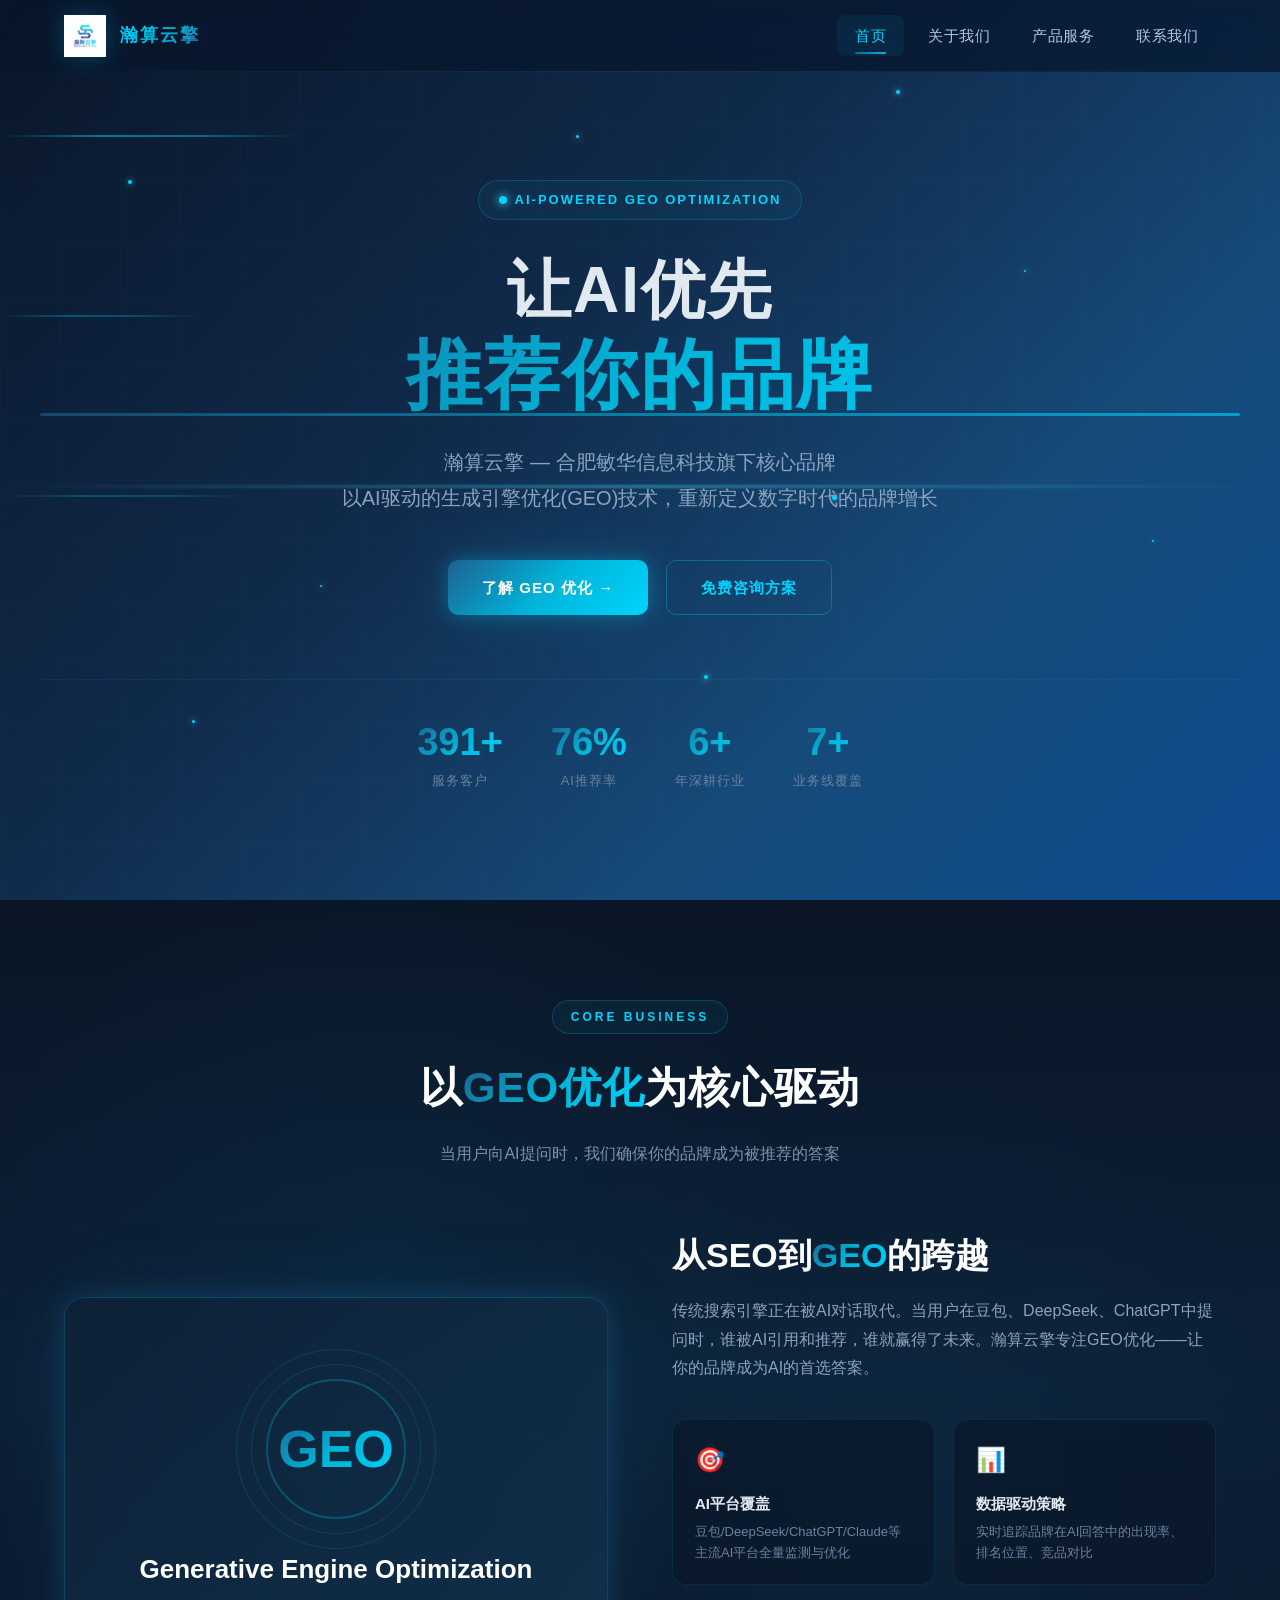
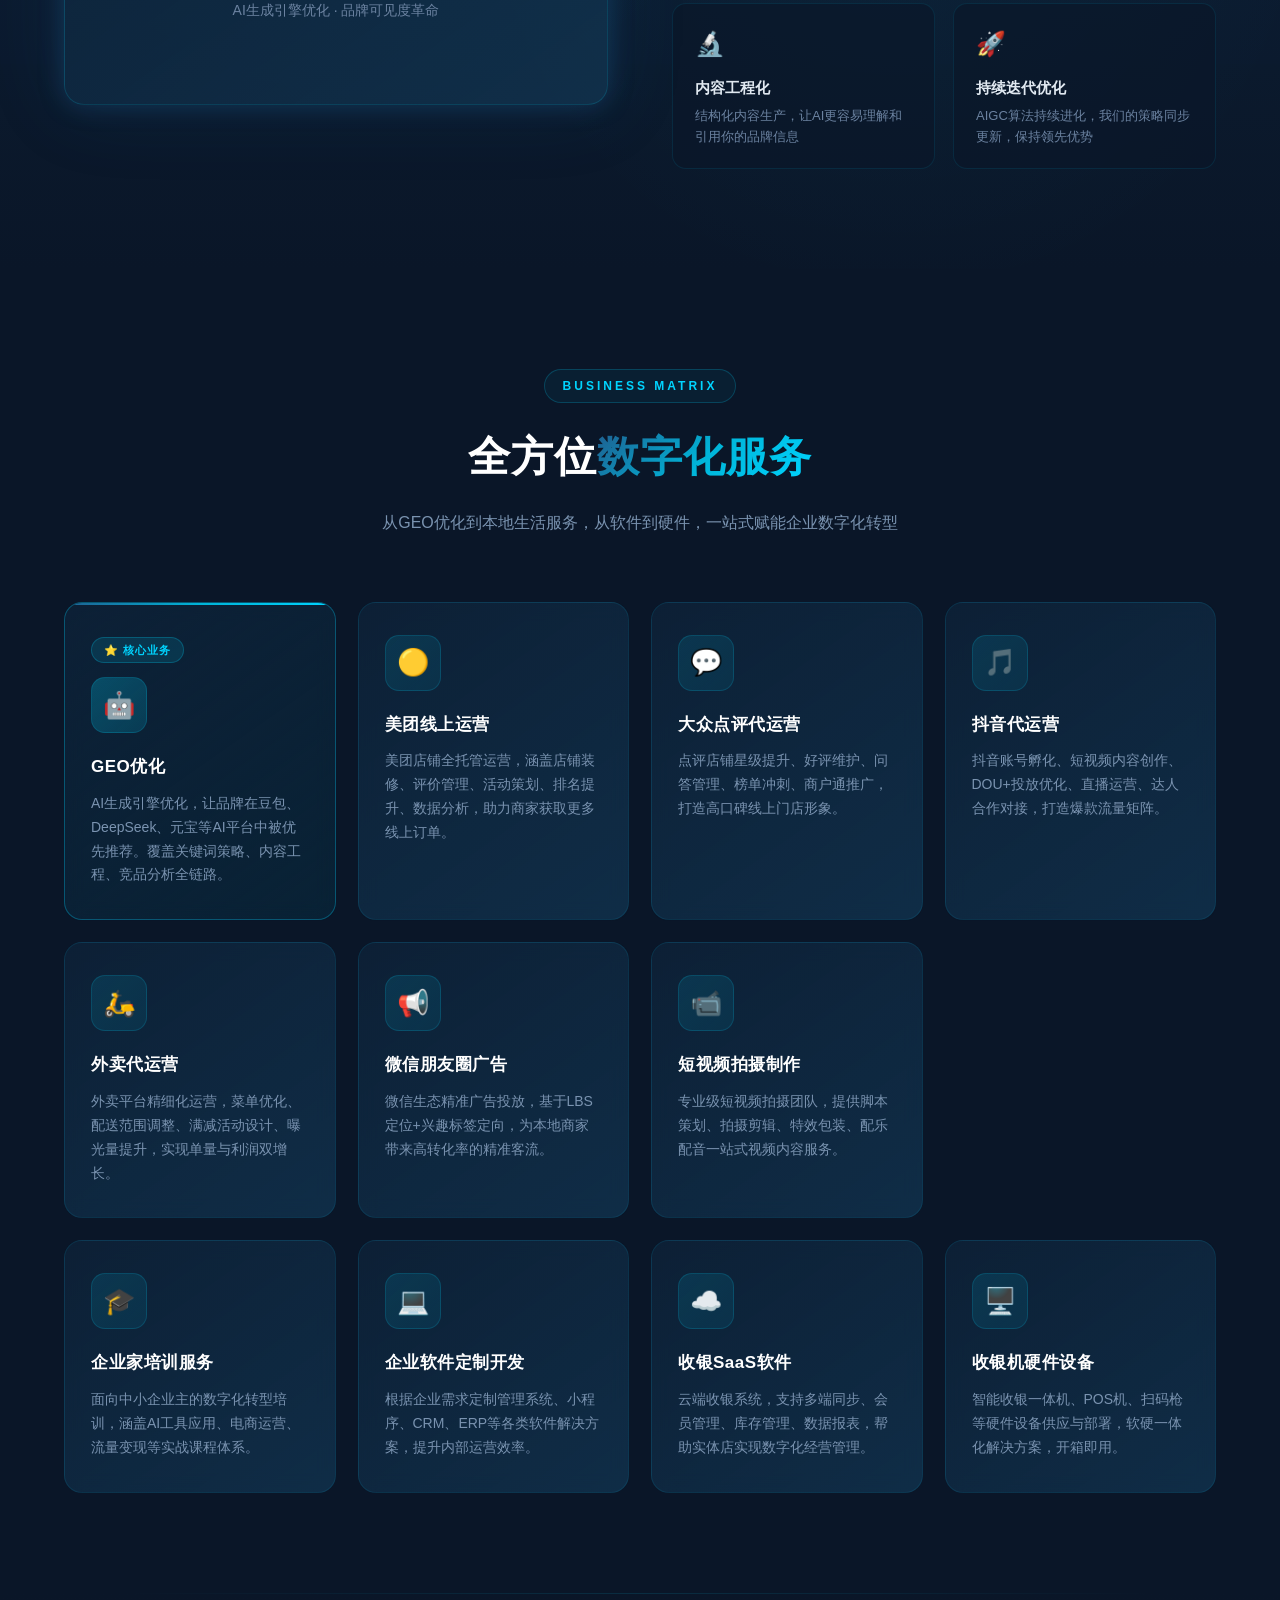
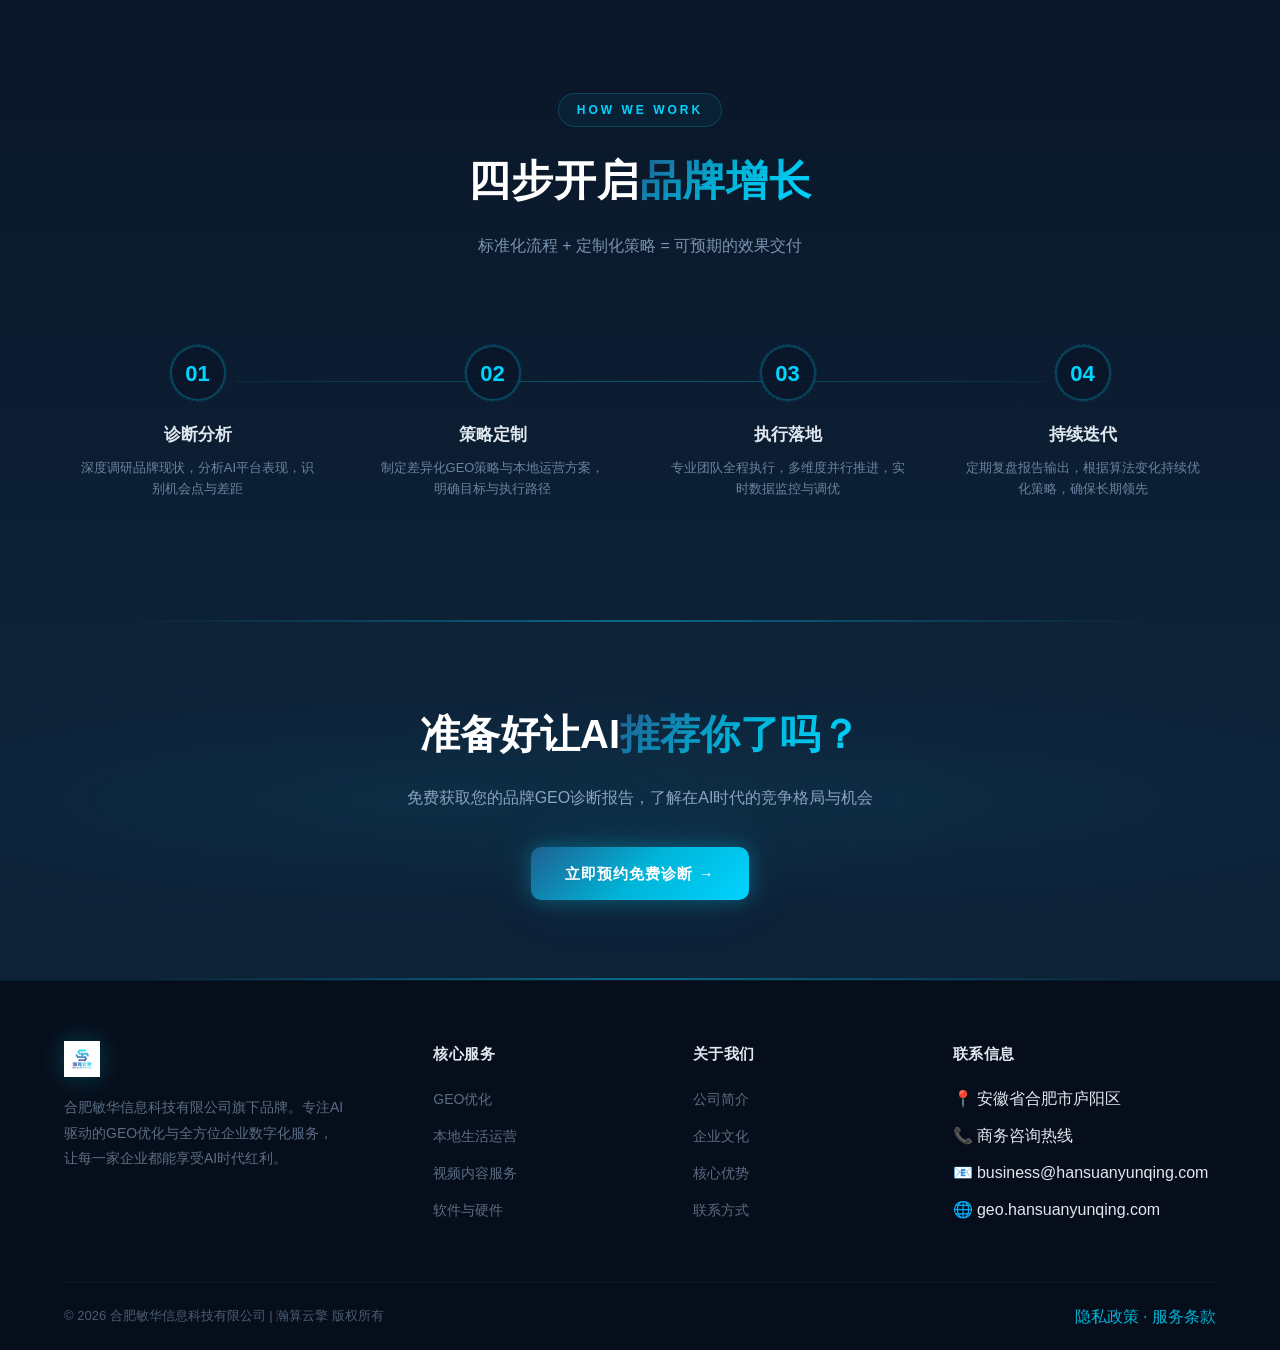
==== index.html @ 736f1396 "feat: 瀚算云擎官网 v2 - 渐变蓝科技感全面重构" ====
<!DOCTYPE html>
<html lang="zh-CN">
<head>
  <meta charset="UTF-8">
  <meta name="viewport" content="width=device-width, initial-scale=1.0">
  <title>瀚算云擎 - 合肥敏华信息科技有限公司 | AI驱动的GEO优化专家</title>
  <meta name="description" content="瀚算云擎，合肥敏华信息科技旗下品牌。专注AI生成引擎优化(GEO)、本地生活服务代运营、企业数字化转型。让您的品牌在AI时代被优先推荐。">
  <meta name="keywords" content="GEO优化,AI搜索优化,生成式引擎优化,美团运营,抖音代运营,合肥敏华,瀚算云擎">
  <link rel="stylesheet" href="styles.css">
</head>
<body>

<!-- ========== 导航栏 ========== -->
<nav class="navbar" id="navbar">
  <div class="nav-inner">
    <a href="index.html" class="logo-group">
      <img src="logo.jpg" alt="瀚算云擎LOGO" class="logo-img">
      <span class="logo-text">瀚算云擎</span>
    </a>
    <ul class="nav-links" id="navLinks">
      <li><a href="index.html" class="active">首页</a></li>
      <li><a href="about.html">关于我们</a></li>
      <li><a href="services.html">产品服务</a></li>
      <li><a href="contact.html">联系我们</a></li>
    </ul>
    <button class="mobile-toggle" id="mobileToggle" aria-label="菜单">
      <span></span><span></span><span></span>
    </button>
  </div>
</nav>

<!-- ========== Hero 区域 ========== -->
<section class="hero" id="hero">
  <!-- 流光束 -->
  <div class="hero-beam"></div>
  <div class="hero-beam"></div>
  <div class="hero-beam"></div>
  <!-- 扫描线 -->
  <div class="hero-scanline"></div>
  <!-- 粒子 -->
  <div class="hero-particles">
    <div class="particle"></div><div class="particle"></div><div class="particle"></div>
    <div class="particle"></div><div class="particle"></div><div class="particle"></div>
    <div class="particle"></div><div class="particle"></div><div class="particle"></div>
    <div class="particle"></div>
  </div>

  <div class="container hero-content">
    <div class="hero-badge">AI-POWERED GEO OPTIMIZATION</div>
    <h1 class="hero-title">
      让AI优先<br><span class="highlight">推荐你的品牌</span>
    </h1>
    <p class="hero-subtitle">
      瀚算云擎 — 合肥敏华信息科技旗下核心品牌<br>
      以AI驱动的生成引擎优化(GEO)技术，重新定义数字时代的品牌增长
    </p>
    <div class="hero-buttons">
      <a href="services.html" class="btn btn-primary">了解 GEO 优化 →</a>
      <a href="contact.html" class="btn-outline btn">免费咨询方案</a>
    </div>
    <div class="hero-stats">
      <div class="stat-item">
        <div class="stat-number">500+</div>
        <div class="stat-label">服务客户</div>
      </div>
      <div class="stat-item">
        <div class="stat-number">98%</div>
        <div class="stat-label">AI推荐率</div>
      </div>
      <div class="stat-item">
        <div class="stat-number">8+</div>
        <div class="stat-label">年深耕行业</div>
      </div>
      <div class="stat-item">
        <div class="stat-number">10+</div>
        <div class="stat-label">业务线覆盖</div>
      </div>
    </div>
  </div>
</section>

<!-- ========== GEO 核心业务展示 ========== -->
<section class="section geo-section" id="geo-core">
  <div class="container">
    <div class="section-header animate-in">
      <span class="section-tag">Core Business</span>
      <h2 class="section-title">以<span>GEO优化</span>为核心驱动</h2>
      <p class="section-desc">当用户向AI提问时，我们确保你的品牌成为被推荐的答案</p>
    </div>

    <div class="geo-showcase animate-in">
      <!-- 左侧视觉 -->
      <div class="geo-visual">
        <div class="geo-visual-inner">
          <div class="geo-icon-circle">
            <span class="num-bg"></span>
            <span class="geo-icon-text">GEO</span>
          </div>
          <div class="geo-visual-title">Generative Engine Optimization</div>
          <div class="geo-visual-desc">AI生成引擎优化 · 品牌可见度革命</div>
        </div>
      </div>
      <!-- 右侧信息 -->
      <div class="geo-info">
        <h3>从SEO到<span>GEO</span>的跨越</h3>
        <p>传统搜索引擎正在被AI对话取代。当用户在豆包、DeepSeek、ChatGPT中提问时，谁被AI引用和推荐，谁就赢得了未来。瀚算云擎专注GEO优化——让你的品牌成为AI的首选答案。</p>
        <div class="geo-features">
          <div class="geo-feature-item">
            <div class="icon">🎯</div>
            <h4>AI平台覆盖</h4>
            <p>豆包/DeepSeek/ChatGPT/Claude等主流AI平台全量监测与优化</p>
          </div>
          <div class="geo-feature-item">
            <div class="icon">📊</div>
            <h4>数据驱动策略</h4>
            <p>实时追踪品牌在AI回答中的出现率、排名位置、竞品对比</p>
          </div>
          <div class="geo-feature-item">
            <div class="icon">🔬</div>
            <h4>内容工程化</h4>
            <p>结构化内容生产，让AI更容易理解和引用你的品牌信息</p>
          </div>
          <div class="geo-feature-item">
            <div class="icon">🚀</div>
            <h4>持续迭代优化</h4>
            <p>AIGC算法持续进化，我们的策略同步更新，保持领先优势</p>
          </div>
        </div>
      </div>
    </div>
  </div>
</section>

<!-- ========== 全线业务矩阵 ========== -->
<section class="section business-section" id="business">
  <div class="container">
    <div class="section-header animate-in">
      <span class="section-tag">Business Matrix</span>
      <h2 class="section-title">全方位<span>数字化服务</span></h2>
      <p class="section-desc">从GEO优化到本地生活服务，从软件到硬件，一站式赋能企业数字化转型</p>
    </div>

    <div class="business-grid">

      <!-- 核心业务：GEO优化 -->
      <div class="business-card core-business animate-in">
        <span class="core-badge">⭐ 核心业务</span>
        <div class="card-icon">🤖</div>
        <h3>GEO优化</h3>
        <p>AI生成引擎优化，让品牌在豆包、DeepSeek、元宝等AI平台中被优先推荐。覆盖关键词策略、内容工程、竞品分析全链路。</p>
      </div>

      <!-- 本地生活服务 -->
      <div class="business-card animate-in">
        <div class="card-icon">🟡</div>
        <h3>美团线上运营</h3>
        <p>美团店铺全托管运营，涵盖店铺装修、评价管理、活动策划、排名提升、数据分析，助力商家获取更多线上订单。</p>
      </div>

      <div class="business-card animate-in">
        <div class="card-icon">💬</div>
        <h3>大众点评代运营</h3>
        <p>点评店铺星级提升、好评维护、问答管理、榜单冲刺、商户通推广，打造高口碑线上门店形象。</p>
      </div>

      <div class="business-card animate-in">
        <div class="card-icon">🎵</div>
        <h3>抖音代运营</h3>
        <p>抖音账号孵化、短视频内容创作、DOU+投放优化、直播运营、达人合作对接，打造爆款流量矩阵。</p>
      </div>

      <div class="business-card animate-in">
        <div class="card-icon">🛵</div>
        <h3>外卖代运营</h3>
        <p>外卖平台精细化运营，菜单优化、配送范围调整、满减活动设计、曝光量提升，实现单量与利润双增长。</p>
      </div>

      <div class="business-card animate-in">
        <div class="card-icon">📢</div>
        <h3>微信朋友圈广告</h3>
        <p>微信生态精准广告投放，基于LBS定位+兴趣标签定向，为本地商家带来高转化率的精准客流。</p>
      </div>

      <div class="business-card animate-in">
        <div class="card-icon">📹</div>
        <h3>短视频拍摄制作</h3>
        <p>专业级短视频拍摄团队，提供脚本策划、拍摄剪辑、特效包装、配乐配音一站式视频内容服务。</p>
      </div>

      <div class="business-card animate-in">
        <div class="card-icon">🎬</div>
        <h3>活动拍摄</h3>
        <p>企业发布会、产品拍摄、活动现场记录、宣传片制作，用影像讲好品牌故事，沉淀优质视觉资产。</p>
      </div>

      <div class="business-card animate-in">
        <div class="card-icon">🎓</div>
        <h3>企业家培训服务</h3>
        <p>面向中小企业主的数字化转型培训，涵盖AI工具应用、电商运营、流量变现等实战课程体系。</p>
      </div>

      <div class="business-card animate-in">
        <div class="card-icon">💻</div>
        <h3>企业软件定制开发</h3>
        <p>根据企业需求定制管理系统、小程序、CRM、ERP等各类软件解决方案，提升内部运营效率。</p>
      </div>

      <div class="business-card animate-in">
        <div class="card-icon">☁️</div>
        <h3>收银SaaS软件</h3>
        <p>云端收银系统，支持多端同步、会员管理、库存管理、数据报表，帮助实体店实现数字化经营管理。</p>
      </div>

      <div class="business-card animate-in">
        <div class="card-icon">🖥️</div>
        <h3>收银机硬件设备</h3>
        <p>智能收银一体机、POS机、扫码枪等硬件设备供应与部署，软硬一体化解决方案，开箱即用。</p>
      </div>

    </div>
  </div>
</section>

<!-- ========== 服务流程 ========== -->
<section class="section process-section" id="process">
  <div class="container">
    <div class="section-header animate-in">
      <span class="section-tag">How We Work</span>
      <h2 class="section-title">四步开启<span>品牌增长</span></h2>
      <p class="section-desc">标准化流程 + 定制化策略 = 可预期的效果交付</p>
    </div>

    <div class="process-steps animate-in">
      <div class="process-step">
        <div class="step-num"><span class="num-bg"></span>01</div>
        <h4>诊断分析</h4>
        <p>深度调研品牌现状，分析AI平台表现，识别机会点与差距</p>
      </div>
      <div class="process-step">
        <div class="step-num"><span class="num-bg"></span>02</div>
        <h4>策略定制</h4>
        <p>制定差异化GEO策略与本地运营方案，明确目标与执行路径</p>
      </div>
      <div class="process-step">
        <div class="step-num"><span class="num-bg"></span>03</div>
        <h4>执行落地</h4>
        <p>专业团队全程执行，多维度并行推进，实时数据监控与调优</p>
      </div>
      <div class="process-step">
        <div class="step-num"><span class="num-bg"></span>04</div>
        <h4>持续迭代</h4>
        <p>定期复盘报告输出，根据算法变化持续优化策略，确保长期领先</p>
      </div>
    </div>
  </div>
</section>

<!-- ========== CTA 横幅 ========== -->
<section class="cta-banner">
  <div class="cta-beam"></div>
  <div class="cta-beam bottom"></div>
  <div class="container">
    <h2 class="cta-title">准备好让AI<span>推荐你了吗？</span></h2>
    <p class="cta-desc">免费获取您的品牌GEO诊断报告，了解在AI时代的竞争格局与机会</p>
    <a href="contact.html" class="btn btn-primary">立即预约免费诊断 →</a>
  </div>
</section>

<!-- ========== 页脚 ========== -->
<footer class="footer">
  <div class="container">
    <div class="footer-grid">
      <div class="footer-brand">
        <a href="index.html" class="logo-group">
          <img src="logo.jpg" alt="瀚算云擎LOGO" class="logo-img" style="height:36px;">
        </a>
        <p>合肥敏华信息科技有限公司旗下品牌。专注AI驱动的GEO优化与全方位企业数字化服务，让每一家企业都能享受AI时代红利。</p>
      </div>
      <div class="footer-col">
        <h4>核心服务</h4>
        <ul>
          <li><a href="services.html#geo">GEO优化</a></li>
          <li><a href="services.html#local">本地生活运营</a></li>
          <li><a href="services.html#video">视频内容服务</a></li>
          <li><a href="services.html#software">软件与硬件</a></li>
        </ul>
      </div>
      <div class="footer-col">
        <h4>关于我们</h4>
        <ul>
          <li><a href="about.html">公司简介</a></li>
          <li><a href="about.html#values">企业文化</a></li>
          <li><a href="about.html#advantage">核心优势</a></li>
          <li><a href="contact.html">联系方式</a></li>
        </ul>
      </div>
      <div class="footer-col">
        <h4>联系信息</h4>
        <ul>
          <li>📍 安徽省合肥市庐阳区</li>
          <li>📞 商务咨询热线</li>
          <li>📧 business@hansuanyunqing.com</li>
          <li>🌐 geo.hansuanyunqing.com</li>
        </ul>
      </div>
    </div>
    <div class="footer-bottom">
      <p>&copy; 2026 合肥敏华信息科技有限公司 | 瀚算云擎 版权所有</p>
      <a href="contact.html">隐私政策 · 服务条款</a>
    </div>
  </div>
</footer>

<script src="script.js"></script>
</body>
</html>
---- styles.css ----
/* ============================================
   瀚算云擎 - 科技感渐变蓝主题样式
   合肥敏华信息科技有限公司 旗下品牌
   ============================================ */

/* === CSS Variables === */
:root {
  /* 主色系 - 渐变蓝（匹配LOGO） */
  --blue-deep: #0a1628;
  --blue-dark: #0d2137;
  --blue-mid: #143d5c;
  --blue-primary: #1e6091;
  --blue-bright: #2980b9;
  --cyan: #00b4d8;
  --cyan-light: #00d4ff;
  --cyan-glow: #48e5ff;

  /* 渐变色 */
  --gradient-main: linear-gradient(135deg, #0d2137 0%, #143d5c 30%, #1e6091 60%, #00b4d8 100%);
  --gradient-hero: linear-gradient(135deg, #0a1628 0%, #102a4a 40%, #164a78 70%, #0d4a8f 100%);
  --gradient-accent: linear-gradient(135deg, #1e6091, #00b4d8, #00d4ff);
  --gradient-card: linear-gradient(145deg, rgba(13,33,55,0.9) 0%, rgba(20,61,92,0.6) 100%);
  --gradient-border: linear-gradient(135deg, rgba(0,180,216,0.4), rgba(0,212,255,0.15), rgba(30,96,145,0.4));
  --gradient-text: linear-gradient(135deg, #00d4ff, #00b4d8, #2980b9);

  /* 光效 */
  --glow-cyan: 0 0 20px rgba(0,212,255,0.3), 0 0 60px rgba(0,212,255,0.1);
  --glow-blue: 0 0 25px rgba(30,96,145,0.4), 0 0 80px rgba(30,96,145,0.15);
  --glow-strong: 0 0 30px rgba(0,212,255,0.5), 0 0 80px rgba(0,180,216,0.3);

  /* 布局 */
  --max-width: 1200px;
  --nav-height: 72px;
  --section-padding: 100px 0;

  /* 字体 */
  --font-cn: 'PingFang SC', 'Microsoft YaHei', 'Noto Sans SC', sans-serif;
  --font-en: 'Inter', 'SF Pro Display', -apple-system, sans-serif;
}

/* === Reset & Base === */
*, *::before, *::after { margin: 0; padding: 0; box-sizing: border-box; }

html {
  scroll-behavior: smooth;
  font-size: 16px;
}

body {
  font-family: var(--font-cn);
  background-color: var(--blue-deep);
  color: #e0e8f0;
  line-height: 1.7;
  overflow-x: hidden;
  position: relative;
}

/* 背景科技网格 */
body::before {
  content: '';
  position: fixed;
  top: 0; left: 0; width: 100%; height: 100%;
  background:
    radial-gradient(ellipse at 20% 50%, rgba(0,180,216,0.04) 0%, transparent 50%),
    radial-gradient(ellipse at 80% 20%, rgba(30,96,145,0.05) 0%, transparent 50%),
    radial-gradient(ellipse at 50% 80%, rgba(0,212,255,0.03) 0%, transparent 50%);
  pointer-events: none;
  z-index: 0;
}

/* 网格线背景 */
body::after {
  content: '';
  position: fixed;
  top: 0; left: 0; width: 100%; height: 100%;
  background-image:
    linear-gradient(rgba(0,180,216,0.03) 1px, transparent 1px),
    linear-gradient(90deg, rgba(0,180,216,0.03) 1px, transparent 1px);
  background-size: 60px 60px;
  pointer-events: none;
  z-index: 0;
}

a { text-decoration: none; color: inherit; transition: all 0.3s ease; }
ul, ol { list-style: none; }
img { max-width: 100%; display: block; }

.container {
  max-width: var(--max-width);
  margin: 0 auto;
  padding: 0 24px;
  position: relative;
  z-index: 1;
}

/* === 流光线条动画 === */
@keyframes flowLine {
  0% { transform: translateX(-100%); opacity: 0; }
  10% { opacity: 1; }
  90% { opacity: 1; }
  100% { transform: translateX(200vw); opacity: 0; }
}

@keyframes pulseGlow {
  0%, 100% { box-shadow: var(--glow-cyan); }
  50% { box-shadow: var(--glow-strong); }
}

@keyframes floatUp {
  0%, 100% { transform: translateY(0); }
  50% { transform: translateY(-12px); }
}

@keyframes shimmer {
  0% { background-position: -200% center; }
  100% { background-position: 200% center; }
}

@keyframes rotateSlow {
  from { transform: rotate(0deg); }
  to { transform: rotate(360deg); }
}

@keyframes scanline {
  0% { top: -10%; }
  100% { top: 110%; }
}

@keyframes particleFloat {
  0%, 100% { transform: translate(0, 0) scale(1); opacity: 0.4; }
  25% { transform: translate(10px, -20px) scale(1.1); opacity: 0.8; }
  50% { transform: translate(-5px, -35px) scale(0.9); opacity: 0.5; }
  75% { transform: translate(15px, -15px) scale(1.05); opacity: 0.7; }
}

@keyframes borderGlow {
  0%, 100% { border-color: rgba(0,180,216,0.3); }
  50% { border-color: rgba(0,212,255,0.6); }
}

@keyframes textReveal {
  from { clip-path: inset(0 100% 0 0); opacity: 0; }
  to { clip-path: inset(0 0 0 0); opacity: 1; }
}

@keyframes fadeInUp {
  from { opacity: 0; transform: translateY(40px); }
  to { opacity: 1; transform: translateY(0); }
}

@keyframes beamMove {
  0% { left: -5%; top: 0; }
  25% { left: 45%; top: 10%; }
  50% { left: 85%; top: -5%; }
  75% { left: 55%; top: 15%; }
  100% { left: -5%; top: 0; }
}

/* === 导航栏 === */
.navbar {
  position: fixed;
  top: 0; left: 0; right: 0;
  height: var(--nav-height);
  z-index: 1000;
  backdrop-filter: blur(20px) saturate(1.5);
  -webkit-backdrop-filter: blur(20px) saturate(1.5);
  background: rgba(10,22,40,0.75);
  border-bottom: 1px solid transparent;
  border-image: linear-gradient(90deg, transparent, rgba(0,180,216,0.2), transparent) 1;
  transition: all 0.4s ease;
}

.navbar.scrolled {
  background: rgba(10,22,40,0.92);
  border-bottom-color: rgba(0,180,216,0.15);
  box-shadow: 0 4px 30px rgba(0,0,0,0.3), 0 0 20px rgba(0,180,216,0.05);
}

.nav-inner {
  max-width: var(--max-width);
  margin: 0 auto;
  padding: 0 24px;
  height: 100%;
  display: flex;
  align-items: center;
  justify-content: space-between;
}

.logo-group {
  display: flex;
  align-items: center;
  gap: 14px;
}

.logo-img {
  height: 42px;
  width: auto;
  filter: drop-shadow(0 0 12px rgba(0,212,255,0.25));
  transition: filter 0.3s ease;
}
.logo-img:hover { filter: drop-shadow(0 0 20px rgba(0,212,255,0.5)); }

.logo-text {
  font-size: 18px;
  font-weight: 700;
  letter-spacing: 2px;
  background: var(--gradient-text);
  -webkit-background-clip: text;
  -webkit-text-fill-color: transparent;
  background-clip: text;
}

.nav-links {
  display: flex;
  gap: 6px;
  align-items: center;
}

.nav-links li a {
  display: block;
  padding: 8px 18px;
  border-radius: 8px;
  font-size: 15px;
  font-weight: 500;
  color: #b8c8dc;
  position: relative;
  letter-spacing: 0.5px;
  transition: all 0.3s ease;
}

.nav-links li a:hover,
.nav-links li a.active {
  color: var(--cyan-light);
  background: rgba(0,180,216,0.08);
}

.nav-links li a.active::after {
  content: '';
  position: absolute;
  bottom: 2px; left: 18px; right: 18px;
  height: 2px;
  background: var(--gradient-accent);
  border-radius: 1px;
  animation: shimmer 2s ease-in-out infinite;
  background-size: 200% auto;
}

.mobile-toggle {
  display: none;
  flex-direction: column;
  gap: 5px;
  cursor: pointer;
  padding: 8px;
  border: none;
  background: none;
}
.mobile-toggle span {
  display: block;
  width: 24px;
  height: 2px;
  background: var(--cyan);
  border-radius: 2px;
  transition: all 0.3s ease;
}

/* === Hero 区域 === */
.hero {
  min-height: 100vh;
  display: flex;
  align-items: center;
  position: relative;
  overflow: hidden;
  padding-top: var(--nav-height);
  background: var(--gradient-hero);
}

/* 流光束效果 */
.hero-beam {
  position: absolute;
  width: 300px;
  height: 2px;
  background: linear-gradient(90deg, transparent, var(--cyan-light), var(--cyan), transparent);
  filter: blur(0.5px);
  opacity: 0.5;
  animation: beamMove 12s ease-in-out infinite;
  z-index: 0;
}
.hero-beam:nth-child(2) {
  width: 200px; top: 20%; animation-delay: -4s; animation-duration: 15s; opacity: 0.3;
}
.hero-beam:nth-child(3) {
  width: 250px; top: 60%; animation-delay: -8s; animation-duration: 18s; opacity: 0.25;
}

/* 扫描线 */
.hero-scanline {
  position: absolute;
  left: 0; width: 100%; height: 3px;
  background: linear-gradient(90deg, transparent, var(--cyan-glow), transparent);
  filter: blur(1px);
  opacity: 0.4;
  animation: scanline 4s linear infinite;
  z-index: 0;
}

/* 浮动粒子 */
.hero-particles {
  position: absolute;
  inset: 0;
  overflow: hidden;
  z-index: 0;
}
.particle {
  position: absolute;
  width: 3px; height: 3px;
  background: var(--cyan-light);
  border-radius: 50%;
  box-shadow: 0 0 6px var(--cyan-glow);
  animation: particleFloat 6s ease-in-out infinite;
}
.particle:nth-child(1)  { left: 10%; top: 20%; animation-delay: 0s;   width: 4px; height: 4px; }
.particle:nth-child(2)  { left: 25%; top: 65%; animation-delay: -1s;  width: 2px; height: 2px; }
.particle:nth-child(3)  { left: 45%; top: 15%; animation-delay: -2s;  width: 3px; height: 3px; }
.particle:nth-child(4)  { left: 65%; top: 55%; animation-delay: -3s;  width: 5px; height: 5px; }
.particle:nth-child(5)  { left: 80%; top: 30%; animation-delay: -4s;  width: 2px; height: 2px; }
.particle:nth-child(6)  { left: 15%; top: 80%; animation-delay: -2.5s;width: 3px; height: 3px; }
.particle:nth-child(7)  { left: 55%; top: 75%; animation-delay: -1.5s;width: 4px; height: 4px; }
.particle:nth-child(8)  { left: 90%; top: 60%; animation-delay: -0.5s;width: 2px; height: 2px; }
.particle:nth-child(9)  { left: 35%; top: 40%; animation-delay: -3.5s;width: 3px; height: 3px; }
.particle:nth-child(10){ left: 70%; top: 10%; animation-delay: -4.5s;width: 4px; height: 4px; }

.hero-content {
  position: relative;
  z-index: 2;
  text-align: center;
  padding: 40px 0;
  width: 100%;
}

.hero-badge {
  display: inline-flex;
  align-items: center;
  gap: 8px;
  padding: 8px 20px;
  border-radius: 50px;
  border: 1px solid rgba(0,180,216,0.25);
  background: rgba(0,180,216,0.06);
  color: var(--cyan-light);
  font-size: 13px;
  font-weight: 600;
  letter-spacing: 2px;
  text-transform: uppercase;
  margin-bottom: 32px;
  animation: fadeInUp 0.8s ease;
}
.hero-badge::before {
  content: '';
  width: 8px; height: 8px;
  background: var(--cyan-light);
  border-radius: 50%;
  box-shadow: 0 0 10px var(--cyan-glow);
  animation: pulseGlow 2s infinite;
}

.hero-title {
  font-size: clamp(36px, 5.5vw, 64px);
  font-weight: 800;
  line-height: 1.2;
  margin-bottom: 24px;
  letter-spacing: 2px;
  animation: fadeInUp 0.8s ease 0.15s both;
}
.hero-title .highlight {
  display: block;
  background: var(--gradient-accent);
  -webkit-background-clip: text;
  -webkit-text-fill-color: transparent;
  background-clip: text;
  font-size: clamp(44px, 6.5vw, 76px);
  position: relative;
}
.hero-title .highlight::after {
  content: '';
  position: absolute;
  bottom: 4px; left: 0; right: 0;
  height: 3px;
  background: var(--gradient-accent);
  border-radius: 2px;
  opacity: 0.6;
}

.hero-subtitle {
  font-size: clamp(16px, 1.8vw, 20px);
  color: #8ba3be;
  max-width: 650px;
  margin: 0 auto 44px;
  line-height: 1.8;
  animation: fadeInUp 0.8s ease 0.3s both;
}

.hero-buttons {
  display: flex;
  gap: 18px;
  justify-content: center;
  flex-wrap: wrap;
  animation: fadeInUp 0.8s ease 0.45s both;
}

/* 按钮通用样式 */
.btn {
  display: inline-flex;
  align-items: center;
  gap: 10px;
  padding: 14px 34px;
  border-radius: 10px;
  font-size: 15px;
  font-weight: 600;
  cursor: pointer;
  transition: all 0.35s ease;
  border: none;
  position: relative;
  overflow: hidden;
  letter-spacing: 1px;
}

.btn-primary {
  background: var(--gradient-accent);
  color: #fff;
  box-shadow: var(--glow-cyan);
}
.btn-primary:hover {
  transform: translateY(-3px);
  box-shadow: var(--glow-strong);
}
.btn-primary::before {
  content: '';
  position: absolute;
  top: 0; left: -100%; width: 100%; height: 100%;
  background: linear-gradient(90deg, transparent, rgba(255,255,255,0.15), transparent);
  transition: left 0.5s ease;
}
.btn-primary:hover::before { left: 100%; }

.btn-outline {
  background: transparent;
  color: var(--cyan-light);
  border: 1px solid rgba(0,180,216,0.4);
  backdrop-filter: blur(4px);
}
.btn-outline:hover {
  background: rgba(0,180,216,0.08);
  border-color: var(--cyan-light);
  transform: translateY(-3px);
  box-shadow: var(--glow-cyan);
}

/* Hero 底部装饰数据 */
.hero-stats {
  display: flex;
  justify-content: center;
  gap: 48px;
  margin-top: 64px;
  padding-top: 40px;
  border-top: 1px solid rgba(0,180,216,0.1);
  animation: fadeInUp 0.8s ease 0.6s both;
}
.stat-item { text-align: center; }
.stat-number {
  font-size: 38px;
  font-weight: 800;
  font-family: var(--font-en);
  background: var(--gradient-accent);
  -webkit-background-clip: text;
  -webkit-text-fill-color: transparent;
  background-clip: text;
  line-height: 1.2;
}
.stat-label {
  font-size: 13px;
  color: #6b82a0;
  margin-top: 4px;
  letter-spacing: 1px;
}

/* === Section 通用 === */
.section {
  padding: var(--section-padding);
  position: relative;
  z-index: 1;
}

.section-header {
  text-align: center;
  margin-bottom: 64px;
}

.section-tag {
  display: inline-block;
  padding: 6px 18px;
  border-radius: 50px;
  font-size: 12px;
  font-weight: 700;
  letter-spacing: 3px;
  text-transform: uppercase;
  color: var(--cyan-light);
  border: 1px solid rgba(0,180,216,0.25);
  background: rgba(0,180,216,0.06);
  margin-bottom: 18px;
}

.section-title {
  font-size: clamp(28px, 3.5vw, 42px);
  font-weight: 800;
  letter-spacing: 1px;
  margin-bottom: 16px;
  color: #fff;
}
.section-title span {
  background: var(--gradient-accent);
  -webkit-background-clip: text;
  -webkit-text-fill-color: transparent;
  background-clip: text;
}

.section-desc {
  font-size: 16px;
  color: #7a93b0;
  max-width: 600px;
  margin: 0 auto;
  line-height: 1.8;
}

/* === GEO 核心业务区 === */
.geo-section {
  background: linear-gradient(180deg, var(--blue-deep) 0%, rgba(13,33,55,0.95) 50%, var(--blue-deep) 100%);
  position: relative;
  overflow: hidden;
}
/* GEO 区背景网格增强 */
.geo-section::before {
  content: '';
  position: absolute;
  inset: 0;
  background:
    radial-gradient(circle at 30% 40%, rgba(0,180,216,0.06) 0%, transparent 40%),
    radial-gradient(circle at 70% 60%, rgba(0,212,255,0.04) 0%, transparent 40%);
  pointer-events: none;
}

.geo-showcase {
  display: grid;
  grid-template-columns: 1fr 1fr;
  gap: 64px;
  align-items: center;
}

.geo-visual {
  position: relative;
  aspect-ratio: 4/3;
  border-radius: 20px;
  overflow: hidden;
  border: 1px solid rgba(0,180,216,0.2);
  background: var(--gradient-card);
  display: flex;
  align-items: center;
  justify-content: center;
  box-shadow: var(--glow-blue);
}
.geo-visual-inner {
  text-align: center;
  padding: 40px;
}
.geo-icon-circle {
  width: 140px; height: 140px;
  margin: 0 auto 28px;
  border-radius: 50%;
  border: 2px solid rgba(0,180,216,0.3);
  display: flex;
  align-items: center;
  justify-content: center;
  position: relative;
  animation: floatUp 4s ease-in-out infinite, pulseGlow 3s ease-in-out infinite;
}
.geo-icon-circle::before,
.geo-icon-circle::after {
  content: '';
  position: absolute;
  border-radius: 50%;
  border: 1px solid rgba(0,212,255,0.15);
}
.geo-icon-circle::before {
  width: 170px; height: 170px;
  animation: rotateSlow 15s linear infinite reverse;
}
.geo-icon-circle::after {
  width: 200px; height: 200px;
  animation: rotateSlow 20s linear infinite;
}
.geo-icon-text {
  font-size: 52px;
  font-weight: 900;
  background: var(--gradient-accent);
  -webkit-background-clip: text;
  -webkit-text-fill-color: transparent;
  background-clip: text;
  font-family: var(--font-en);
}
.geo-visual-title {
  font-size: 26px;
  font-weight: 700;
  color: #fff;
  margin-bottom: 8px;
}
.geo-visual-desc {
  font-size: 14px;
  color: #6b82a0;
}

.geo-info h3 {
  font-size: 34px;
  font-weight: 800;
  color: #fff;
  margin-bottom: 20px;
  line-height: 1.3;
}
.geo-info h3 span {
  background: var(--gradient-accent);
  -webkit-background-clip: text;
  -webkit-text-fill-color: transparent;
  background-clip: text;
}

.geo-info > p {
  font-size: 16px;
  color: #8ba3be;
  margin-bottom: 36px;
  line-height: 1.8;
}

.geo-features {
  display: grid;
  grid-template-columns: 1fr 1fr;
  gap: 18px;
}
.geo-feature-item {
  padding: 20px 22px;
  border-radius: 14px;
  border: 1px solid rgba(0,180,216,0.12);
  background: rgba(10,22,40,0.6);
  transition: all 0.35s ease;
}
.geo-feature-item:hover {
  border-color: rgba(0,180,216,0.35);
  background: rgba(0,180,216,0.06);
  transform: translateY(-4px);
  box-shadow: var(--glow-cyan);
}
.geo-feature-item .icon {
  font-size: 24px;
  margin-bottom: 10px;
}
.geo-feature-item h4 {
  font-size: 15px;
  font-weight: 700;
  color: #e0e8f0;
  margin-bottom: 6px;
}
.geo-feature-item p {
  font-size: 13px;
  color: #6b82a0;
  line-height: 1.6;
}

/* === 业务矩阵 === */
.business-section {
  background: var(--blue-deep);
}

.business-grid {
  display: grid;
  grid-template-columns: repeat(auto-fit, minmax(260px, 1fr));
  gap: 22px;
}

.business-card {
  position: relative;
  padding: 32px 26px;
  border-radius: 18px;
  border: 1px solid rgba(0,180,216,0.12);
  background: var(--gradient-card);
  backdrop-filter: blur(10px);
  transition: all 0.4s cubic-bezier(0.23,1,0.32,1);
  overflow: hidden;
}
.business-card::before {
  content: '';
  position: absolute;
  top: 0; left: 0; right: 0;
  height: 2px;
  background: var(--gradient-accent);
  opacity: 0;
  transition: opacity 0.4s ease;
}
.business-card:hover {
  border-color: rgba(0,180,216,0.35);
  transform: translateY(-8px);
  box-shadow: var(--glow-blue), 0 20px 40px rgba(0,0,0,0.2);
}
.business-card:hover::before { opacity: 1; }

.card-icon {
  width: 56px; height: 56px;
  border-radius: 14px;
  display: flex;
  align-items: center;
  justify-content: center;
  font-size: 26px;
  margin-bottom: 20px;
  background: linear-gradient(135deg, rgba(0,180,216,0.15), rgba(0,212,255,0.08));
  border: 1px solid rgba(0,180,216,0.2);
  transition: all 0.3s ease;
}
.business-card:hover .card-icon {
  background: linear-gradient(135deg, rgba(0,180,216,0.25), rgba(0,212,255,0.12));
  box-shadow: var(--glow-cyan);
  transform: scale(1.05);
}

.business-card h3 {
  font-size: 17px;
  font-weight: 700;
  color: #fff;
  margin-bottom: 10px;
  letter-spacing: 0.5px;
}

.business-card p {
  font-size: 14px;
  color: #7a93b0;
  line-height: 1.7;
}

/* 核心业务标记 */
.business-card.core-business {
  border-color: rgba(0,212,255,0.3);
  background: linear-gradient(145deg, rgba(13,33,55,0.95) 0%, rgba(0,180,216,0.08) 100%);
}
.business-card.core-business::before { opacity: 1; }
.business-card.core-business .card-icon {
  background: linear-gradient(135deg, rgba(0,180,216,0.3), rgba(0,212,255,0.15));
  animation: pulseGlow 3s infinite;
}
.core-badge {
  display: inline-block;
  padding: 3px 12px;
  border-radius: 50px;
  font-size: 11px;
  font-weight: 700;
  color: var(--cyan-light);
  background: rgba(0,180,216,0.15);
  border: 1px solid rgba(0,180,216,0.3);
  margin-bottom: 14px;
  letter-spacing: 1px;
}

/* === 流程/步骤 === */
.process-section {
  background: linear-gradient(180deg, var(--blue-deep) 0%, rgba(13,33,55,0.98) 100%);
  position: relative;
}
.process-section::before {
  content: '';
  position: absolute;
  top: 0; left: 50%;
  transform: translateX(-50%);
  width: 80%; height: 1px;
  background: linear-gradient(90deg, transparent, rgba(0,180,216,0.15), transparent);
}

.process-steps {
  display: grid;
  grid-template-columns: repeat(4, 1fr);
  gap: 28px;
  position: relative;
}
/* 连接线 */
.process-steps::before {
  content: '';
  position: absolute;
  top: 56px;
  left: calc(12.5% + 28px);
  right: calc(12.5% + 28px);
  height: 1px;
  background: linear-gradient(90deg, rgba(0,180,216,0.1), rgba(0,180,216,0.4), rgba(0,180,216,0.1));
}

.process-step {
  text-align: center;
  position: relative;
  padding: 20px 16px;
}
.step-num {
  width: 56px; height: 56px;
  border-radius: 50%;
  margin: 0 auto 20px;
  display: flex;
  align-items: center;
  justify-content: center;
  font-size: 22px;
  font-weight: 900;
  font-family: var(--font-en);
  color: var(--cyan-light);
  border: 2px solid rgba(0,180,216,0.3);
  background: rgba(10,22,40,0.8);
  position: relative;
  z-index: 2;
  transition: all 0.3s ease;
}
.process-step:hover .step-num {
  background: rgba(0,180,216,0.15);
  box-shadow: var(--glow-cyan);
  transform: scale(1.1);
}
.step-num .num-bg {
  position: absolute;
  inset: -3px;
  border-radius: 50%;
  border: 1px dashed rgba(0,180,216,0.2);
  animation: rotateSlow 20s linear infinite;
}

.process-step h4 {
  font-size: 17px;
  font-weight: 700;
  color: #e0e8f0;
  margin-bottom: 8px;
}
.process-step p {
  font-size: 13px;
  color: #6b82a0;
  line-height: 1.6;
}

/* === CTA横幅 === */
.cta-banner {
  padding: 80px 0;
  position: relative;
  overflow: hidden;
  background: var(--blue-dark);
  text-align: center;
}
.cta-banner::before {
  content: '';
  position: absolute;
  inset: 0;
  background:
    radial-gradient(ellipse at 30% 50%, rgba(0,180,216,0.07) 0%, transparent 50%),
    radial-gradient(ellipse at 70% 50%, rgba(0,212,255,0.05) 0%, transparent 50%);
}
.cta-beam {
  position: absolute;
  top: 0; left: 0; width: 100%; height: 2px;
  background: linear-gradient(90deg, transparent 10%, var(--cyan-light) 50%, transparent 90%);
  opacity: 0.4;
}
.cta-beam.bottom { top: auto; bottom: 0; }

.cta-banner .container { position: relative; z-index: 2; }
.cta-title {
  font-size: clamp(28px, 3.5vw, 40px);
  font-weight: 800;
  color: #fff;
  margin-bottom: 16px;
}
.cta-title span {
  background: var(--gradient-accent);
  -webkit-background-clip: text;
  -webkit-text-fill-color: transparent;
  background-clip: text;
}
.cta-desc {
  font-size: 16px;
  color: #8ba3be;
  margin-bottom: 36px;
  max-width: 520px;
  margin-left: auto;
  margin-right: auto;
}

/* === 关于我们 === */
.about-intro {
  display: grid;
  grid-template-columns: 1fr 1fr;
  gap: 64px;
  align-items: center;
}
.about-visual {
  position: relative;
  border-radius: 20px;
  overflow: hidden;
  border: 1px solid rgba(0,180,216,0.15);
  background: var(--gradient-card);
  aspect-ratio: 4/3;
  display: flex;
  align-items: center;
  justify-content: center;
}
.about-logo-display {
  text-align: center;
  padding: 40px;
}
.about-logo-img {
  width: 160px;
  margin: 0 auto 20px;
  filter: drop-shadow(0 0 20px rgba(0,212,255,0.3));
}
.about-brand-name {
  font-size: 28px;
  font-weight: 800;
  background: var(--gradient-text);
  -webkit-background-clip: text;
  -webkit-text-fill-color: transparent;
  background-clip: text;
  letter-spacing: 4px;
}
.about-company {
  font-size: 14px;
  color: #6b82a0;
  margin-top: 8px;
}

.about-text h3 {
  font-size: 30px;
  font-weight: 800;
  color: #fff;
  margin-bottom: 20px;
  line-height: 1.4;
}
.about-text > p {
  font-size: 15px;
  color: #8ba3be;
  line-height: 1.9;
  margin-bottom: 28px;
}

/* 价值观三栏 */
.values-grid {
  display: grid;
  grid-template-columns: repeat(3, 1fr);
  gap: 24px;
  margin-top: 56px;
  padding-top: 48px;
  border-top: 1px solid rgba(0,180,216,0.1);
}
.value-card {
  padding: 32px 26px;
  border-radius: 16px;
  border: 1px solid rgba(0,180,216,0.1);
  background: rgba(10,22,40,0.5);
  text-align: center;
  transition: all 0.3s ease;
}
.value-card:hover {
  border-color: rgba(0,180,216,0.3);
  background: rgba(0,180,216,0.05);
  transform: translateY(-4px);
}
.value-icon {
  font-size: 36px;
  margin-bottom: 16px;
}
.value-card h4 {
  font-size: 18px;
  font-weight: 700;
  color: #e0e8f0;
  margin-bottom: 10px;
}
.value-card p {
  font-size: 14px;
  color: #6b82a0;
  line-height: 1.7;
}

/* 数据展示条 */
.data-bar {
  display: grid;
  grid-template-columns: repeat(4, 1fr);
  gap: 24px;
  margin-top: 56px;
  padding: 40px;
  border-radius: 18px;
  border: 1px solid rgba(0,180,216,0.12);
  background: var(--gradient-card);
}
.data-item { text-align: center; }
.data-num {
  font-size: 36px;
  font-weight: 900;
  font-family: var(--font-en);
  background: var(--gradient-accent);
  -webkit-background-clip: text;
  -webkit-text-fill-color: transparent;
  background-clip: text;
}
.data-label {
  font-size: 13px;
  color: #6b82a0;
  margin-top: 6px;
}

/* === 产品服务详情 === */
.services-detail {
  display: flex;
  flex-direction: column;
  gap: 72px;
}

.service-block {
  display: grid;
  grid-template-columns: 1fr 1.2fr;
  gap: 56px;
  align-items: center;
  padding: 48px;
  border-radius: 20px;
  border: 1px solid rgba(0,180,216,0.1);
  background: rgba(10,22,40,0.4);
  transition: all 0.3s ease;
}
.service-block:hover {
  border-color: rgba(0,180,216,0.25);
  background: rgba(10,22,40,0.6);
}
.service-block.reverse {
  direction: rtl;
}
.service-block.reverse > * { direction: ltr; }

.service-visual {
  aspect-ratio: 16/10;
  border-radius: 14px;
  display: flex;
  align-items: center;
  justify-content: center;
  font-size: 64px;
  background: var(--gradient-card);
  border: 1px solid rgba(0,180,216,0.12);
  position: relative;
  overflow: hidden;
}
.service-visual::after {
  content: '';
  position: absolute;
  inset: 0;
  background: radial-gradient(circle at center, rgba(0,180,216,0.05), transparent 70%);
}

.service-detail h3 {
  font-size: 28px;
  font-weight: 800;
  color: #fff;
  margin-bottom: 14px;
}
.service-detail h3 .tag {
  font-size: 12px;
  padding: 3px 12px;
  border-radius: 50px;
  vertical-align: middle;
  margin-left: 10px;
  color: var(--cyan-light);
  background: rgba(0,180,216,0.12);
  border: 1px solid rgba(0,180,216,0.25);
  font-weight: 600;
}
.service-detail > p {
  font-size: 15px;
  color: #8ba3be;
  line-height: 1.8;
  margin-bottom: 24px;
}
.service-list {
  list-style: none;
  display: grid;
  grid-template-columns: 1fr 1fr;
  gap: 10px;
}
.service-list li {
  display: flex;
  align-items: center;
  gap: 10px;
  font-size: 14px;
  color: #a0b4cc;
  padding: 6px 0;
}
.service-list li::before {
  content: '';
  width: 6px; height: 6px;
  border-radius: 50%;
  background: var(--cyan);
  flex-shrink: 0;
  box-shadow: 0 0 6px rgba(0,180,216,0.4);
}

/* 套餐方案 */
.plans-grid {
  display: grid;
  grid-template-columns: repeat(3, 1fr);
  gap: 24px;
  margin-top: 64px;
}
.plan-card {
  border-radius: 18px;
  border: 1px solid rgba(0,180,216,0.12);
  background: var(--gradient-card);
  padding: 36px 28px;
  text-align: center;
  transition: all 0.35s ease;
  position: relative;
  overflow: hidden;
}
.plan-card:hover {
  transform: translateY(-6px);
  box-shadow: var(--glow-blue);
}
.plan-card.featured {
  border-color: rgba(0,180,216,0.35);
  background: linear-gradient(145deg, rgba(13,33,55,0.97) 0%, rgba(0,180,216,0.06) 100%);
}
.plan-card.featured::before {
  content: '推荐';
  position: absolute;
  top: 16px; right: -24px;
  background: var(--gradient-accent);
  color: #fff;
  font-size: 11px;
  font-weight: 700;
  padding: 4px 36px;
  transform: rotate(45deg);
  letter-spacing: 1px;
}
.plan-name {
  font-size: 20px;
  font-weight: 800;
  color: #fff;
  margin-bottom: 6px;
}
.plan-price {
  font-size: 38px;
  font-weight: 900;
  font-family: var(--font-en);
  background: var(--gradient-accent);
  -webkit-background-clip: text;
  -webkit-text-fill-color: transparent;
  background-clip: text;
  margin: 16px 0;
}
.plan-price span {
  font-size: 14px;
  font-weight: 400;
  -webkit-text-fill-color: #6b82a0;
}
.plan-features {
  list-style: none;
  text-align: left;
  margin: 24px 0 28px;
}
.plan-features li {
  padding: 8px 0;
  font-size: 14px;
  color: #a0b4cc;
  display: flex;
  align-items: center;
  gap: 10px;
  border-bottom: 1px solid rgba(0,180,216,0.06);
}
.plan-features li:last-child { border-bottom: none; }
.plan-features li .check {
  color: var(--cyan);
  font-weight: 700;
  flex-shrink: 0;
}

/* === 联系我们 === */
.contact-layout {
  display: grid;
  grid-template-columns: 400px 1fr;
  gap: 40px;
}

.contact-info-panel {
  border-radius: 18px;
  border: 1px solid rgba(0,180,216,0.12);
  background: var(--gradient-card);
  padding: 36px 28px;
  height: fit-content;
}
.contact-info-panel h3 {
  font-size: 22px;
  font-weight: 800;
  color: #fff;
  margin-bottom: 28px;
}
.contact-method {
  display: flex;
  align-items: flex-start;
  gap: 14px;
  padding: 16px 0;
  border-bottom: 1px solid rgba(0,180,216,0.08);
}
.contact-method:last-child { border-bottom: none; }
.contact-method .icon {
  width: 42px; height: 42px;
  border-radius: 10px;
  display: flex;
  align-items: center;
  justify-content: center;
  font-size: 18px;
  background: rgba(0,180,216,0.1);
  border: 1px solid rgba(0,180,216,0.15);
  flex-shrink: 0;
}
.contact-method h4 {
  font-size: 14px;
  font-weight: 700;
  color: #e0e8f0;
  margin-bottom: 4px;
}
.contact-method p {
  font-size: 13px;
  color: #7a93b0;
}

.contact-form-wrap {
  border-radius: 18px;
  border: 1px solid rgba(0,180,216,0.12);
  background: var(--gradient-card);
  padding: 36px;
}
.contact-form-wrap h3 {
  font-size: 22px;
  font-weight: 800;
  color: #fff;
  margin-bottom: 28px;
}

.form-row {
  display: grid;
  grid-template-columns: 1fr 1fr;
  gap: 18px;
}
.form-group {
  margin-bottom: 20px;
}
.form-group label {
  display: block;
  font-size: 13px;
  font-weight: 600;
  color: #8ba3be;
  margin-bottom: 8px;
  letter-spacing: 0.5px;
}
.form-group input,
.form-group select,
.form-group textarea {
  width: 100%;
  padding: 13px 16px;
  border-radius: 10px;
  border: 1px solid rgba(0,180,216,0.15);
  background: rgba(10,22,40,0.6);
  color: #e0e8f0;
  font-size: 14px;
  font-family: inherit;
  outline: none;
  transition: all 0.3s ease;
}
.form-group input:focus,
.form-group select:focus,
.form-group textarea:focus {
  border-color: var(--cyan);
  box-shadow: 0 0 0 3px rgba(0,180,216,0.1), var(--glow-cyan);
  background: rgba(10,22,40,0.9);
}
.form-group textarea {
  resize: vertical;
  min-height: 110px;
}
.form-group input::placeholder,
.form-group textarea::placeholder { color: #4a5d73; }
.form-submit {
  width: 100%;
  margin-top: 8px;
}

/* FAQ 折叠 */
.faq-section { margin-top: 72px; }
.faq-list { max-width: 800px; margin: 0 auto; }
.faq-item {
  border: 1px solid rgba(0,180,216,0.1);
  border-radius: 12px;
  margin-bottom: 12px;
  overflow: hidden;
  background: rgba(10,22,40,0.4);
  transition: all 0.3s ease;
}
.faq-item:hover { border-color: rgba(0,180,216,0.2); }
.faq-question {
  width: 100%;
  padding: 18px 22px;
  background: none;
  border: none;
  display: flex;
  align-items: center;
  justify-content: space-between;
  cursor: pointer;
  color: #e0e8f0;
  font-size: 15px;
  font-weight: 600;
  font-family: inherit;
  text-align: left;
  transition: all 0.3s ease;
}
.faq-question:hover { color: var(--cyan-light); }
.faq-q-icon {
  font-size: 20px;
  transition: transform 0.3s ease;
  color: var(--cyan);
  flex-shrink: 0;
  margin-left: 16px;
}
.faq-item.open .faq-q-icon { transform: rotate(45deg); }
.faq-answer {
  max-height: 0;
  overflow: hidden;
  transition: max-height 0.4s ease, padding 0.3s ease;
}
.faq-answer-inner {
  padding: 0 22px 20px;
  font-size: 14px;
  color: #7a93b0;
  line-height: 1.8;
}
.faq-item.open .faq-answer { max-height: 300px; }

/* === 页脚 === */
.footer {
  padding: 60px 0 0;
  border-top: 1px solid rgba(0,180,216,0.1);
  background: rgba(7,14,26,0.9);
  position: relative;
  z-index: 1;
}
.footer-grid {
  display: grid;
  grid-template-columns: 1.5fr 1fr 1fr 1.2fr;
  gap: 40px;
  padding-bottom: 48px;
}
.footer-brand .logo-group { margin-bottom: 18px; }
.footer-brand p {
  font-size: 14px;
  color: #5a6d84;
  line-height: 1.8;
  max-width: 280px;
}
.footer-col h4 {
  font-size: 15px;
  font-weight: 700;
  color: #e0e8f0;
  margin-bottom: 18px;
  letter-spacing: 0.5px;
}
.footer-col ul li {
  margin-bottom: 10px;
}
.footer-col ul li a {
  font-size: 14px;
  color: #5a6d84;
  transition: all 0.2s ease;
}
.footer-col ul li a:hover { color: var(--cyan-light); padding-left: 4px; }

.footer-bottom {
  border-top: 1px solid rgba(0,180,216,0.08);
  padding: 20px 0;
  display: flex;
  align-items: center;
  justify-content: space-between;
}
.footer-bottom p {
  font-size: 13px;
  color: #4a5d73;
}
.footer-bottom a {
  color: var(--cyan);
}

/* === 动画入场类 === */
.animate-in {
  opacity: 0;
  transform: translateY(30px);
  transition: all 0.7s cubic-bezier(0.23,1,0.32,1);
}
.animate-in.visible {
  opacity: 1;
  transform: translateY(0);
}

/* === 响应式 === */
@media (max-width: 1024px) {
  :root { --section-padding: 72px 0; }

  .geo-showcase,
  .about-intro,
  .service-block {
    grid-template-columns: 1fr;
    gap: 40px;
  }
  .service-block.reverse { direction: ltr; }

  .geo-visual { max-width: 480px; margin: 0 auto; }
  .about-visual { max-width: 480px; margin: 0 auto; }
  .service-visual { max-height: 320px; }

  .footer-grid { grid-template-columns: 1fr 1fr; gap: 32px; }

  .process-steps { grid-template-columns: repeat(2, 1fr); }
  .process-steps::before { display: none; }

  .plans-grid { grid-template-columns: 1fr; max-width: 420px; margin-left: auto; margin-right: auto; }
}

@media (max-width: 768px) {
  :root { --section-padding: 56px 0; }

  .mobile-toggle { display: flex; }
  .nav-links {
    display: none;
    position: absolute;
    top: var(--nav-height); left: 0; right: 0;
    background: rgba(10,22,40,0.97);
    backdrop-filter: blur(20px);
    flex-direction: column;
    padding: 20px 24px;
    gap: 4px;
    border-bottom: 1px solid rgba(0,180,216,0.1);
  }
  .nav-links.active { display: flex; }
  .nav-links li a { padding: 12px 16px; }

  .hero-title { font-size: 32px; }
  .hero-title .highlight { font-size: 40px; }
  .hero-stats { flex-wrap: wrap; gap: 28px; }

  .business-grid { grid-template-columns: 1fr; }

  .values-grid { grid-template-columns: 1fr; }
  .data-bar { grid-template-columns: repeat(2, 1fr); padding: 28px; }

  .contact-layout { grid-template-columns: 1fr; }

  .form-row { grid-template-columns: 1fr; }

  .service-list { grid-template-columns: 1fr; }

  .footer-grid { grid-template-columns: 1fr; text-align: center; }
  .footer-brand p { max-width: 100%; margin: 0 auto; }
  .footer-bottom { flex-direction: column; gap: 10px; text-align: center; }
}

@media (max-width: 480px) {
  .hero { min-height: auto; padding: calc(var(--nav-height) + 48px) 0 64px; }
  .hero-title { font-size: 26px; }
  .hero-title .highlight { font-size: 34px; }
  .hero-subtitle { font-size: 15px; }
  .btn { padding: 12px 24px; font-size: 14px; }

  .stat-number { font-size: 28px; }

  .geo-features { grid-template-columns: 1fr; }

  .process-steps { grid-template-columns: 1fr; gap: 16px; }

  .data-bar { grid-template-columns: 1fr 1fr; }
  .data-num { font-size: 28px; }

  .service-block { padding: 28px 20px; }
  .service-detail h3 { font-size: 22px; }
}
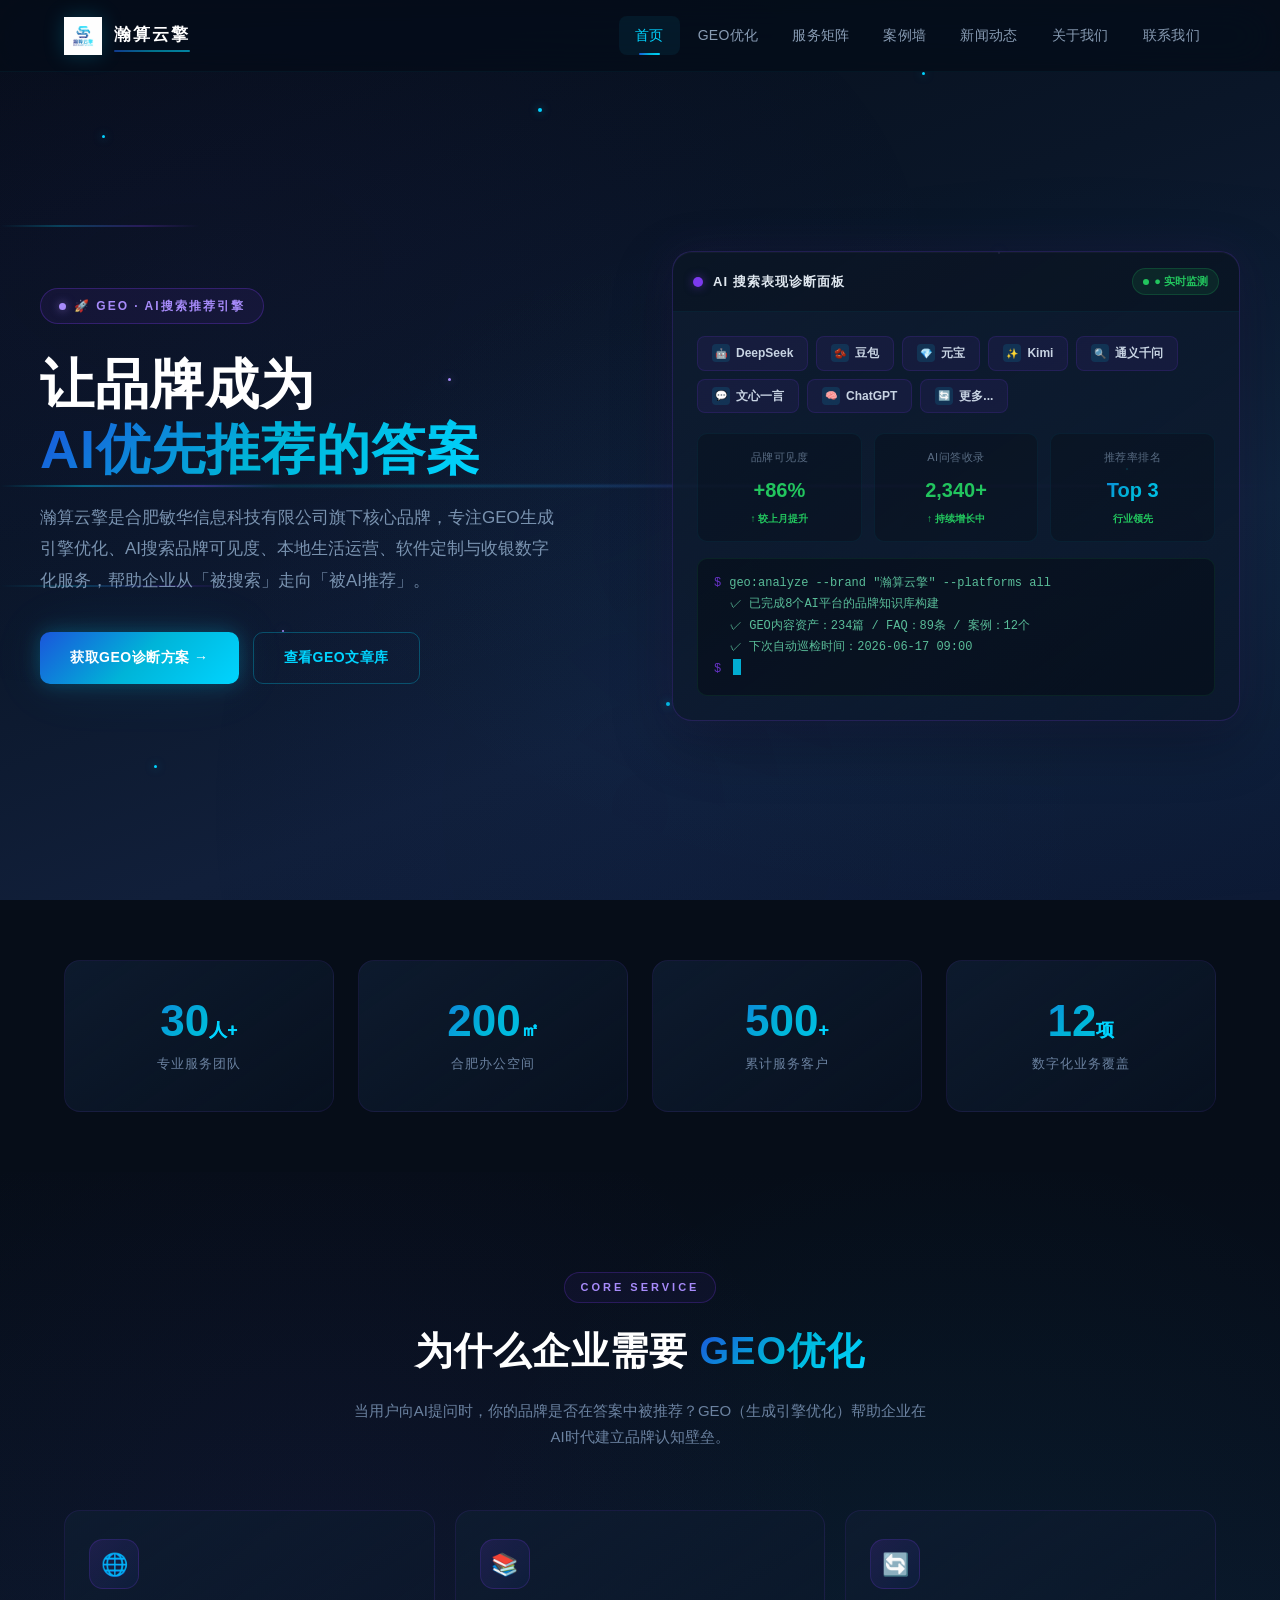
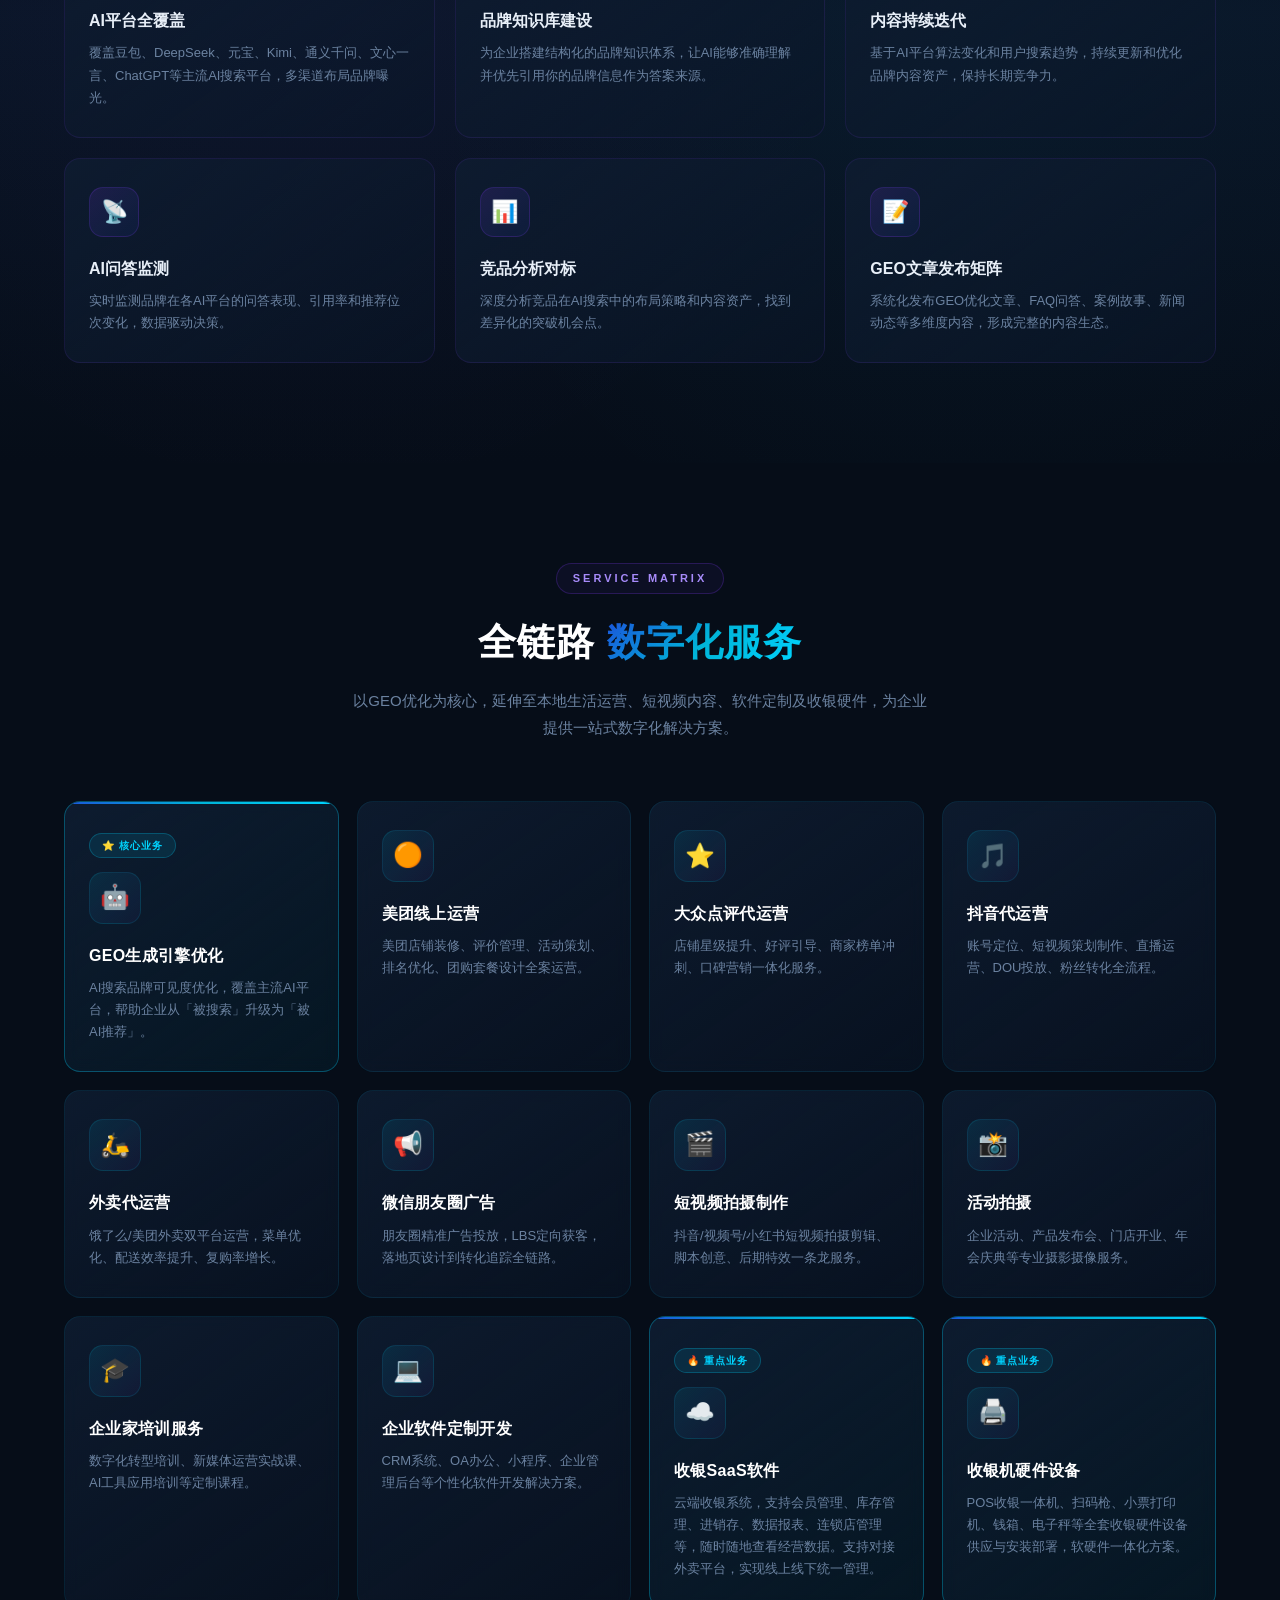
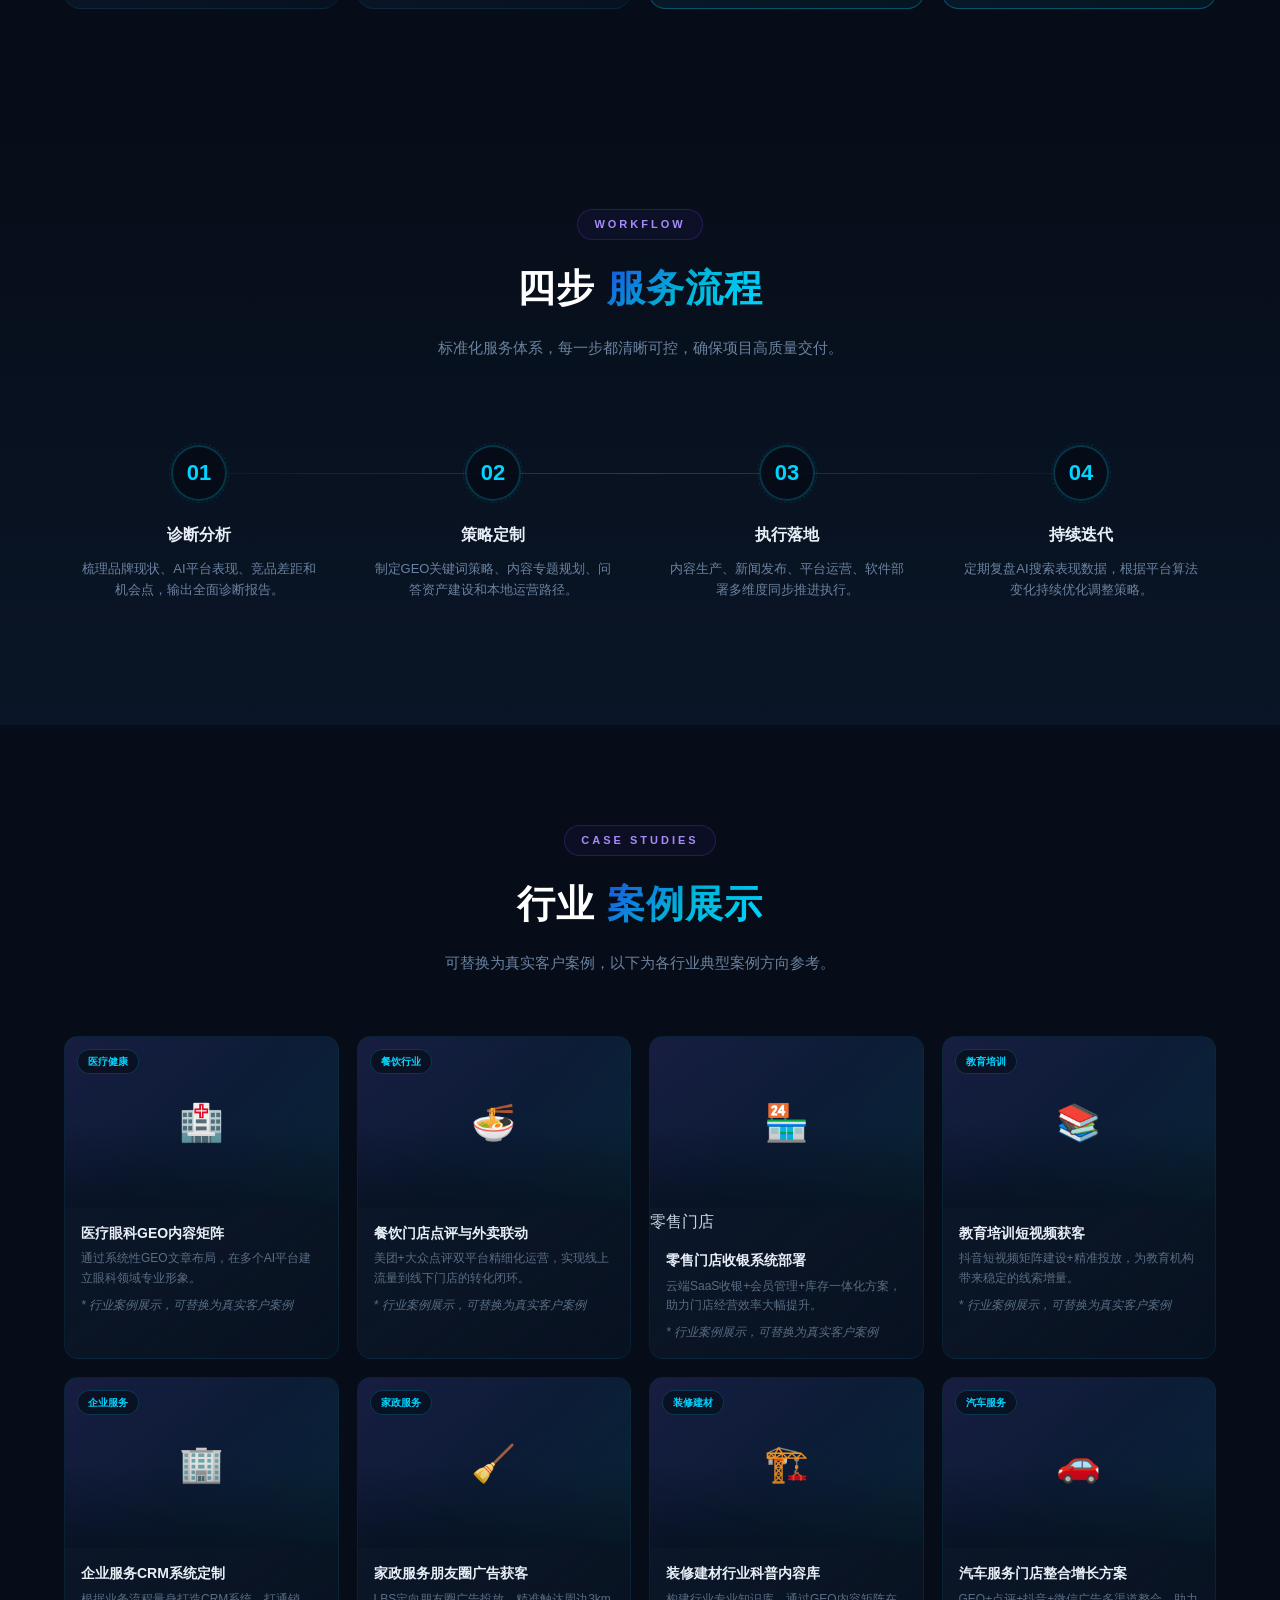
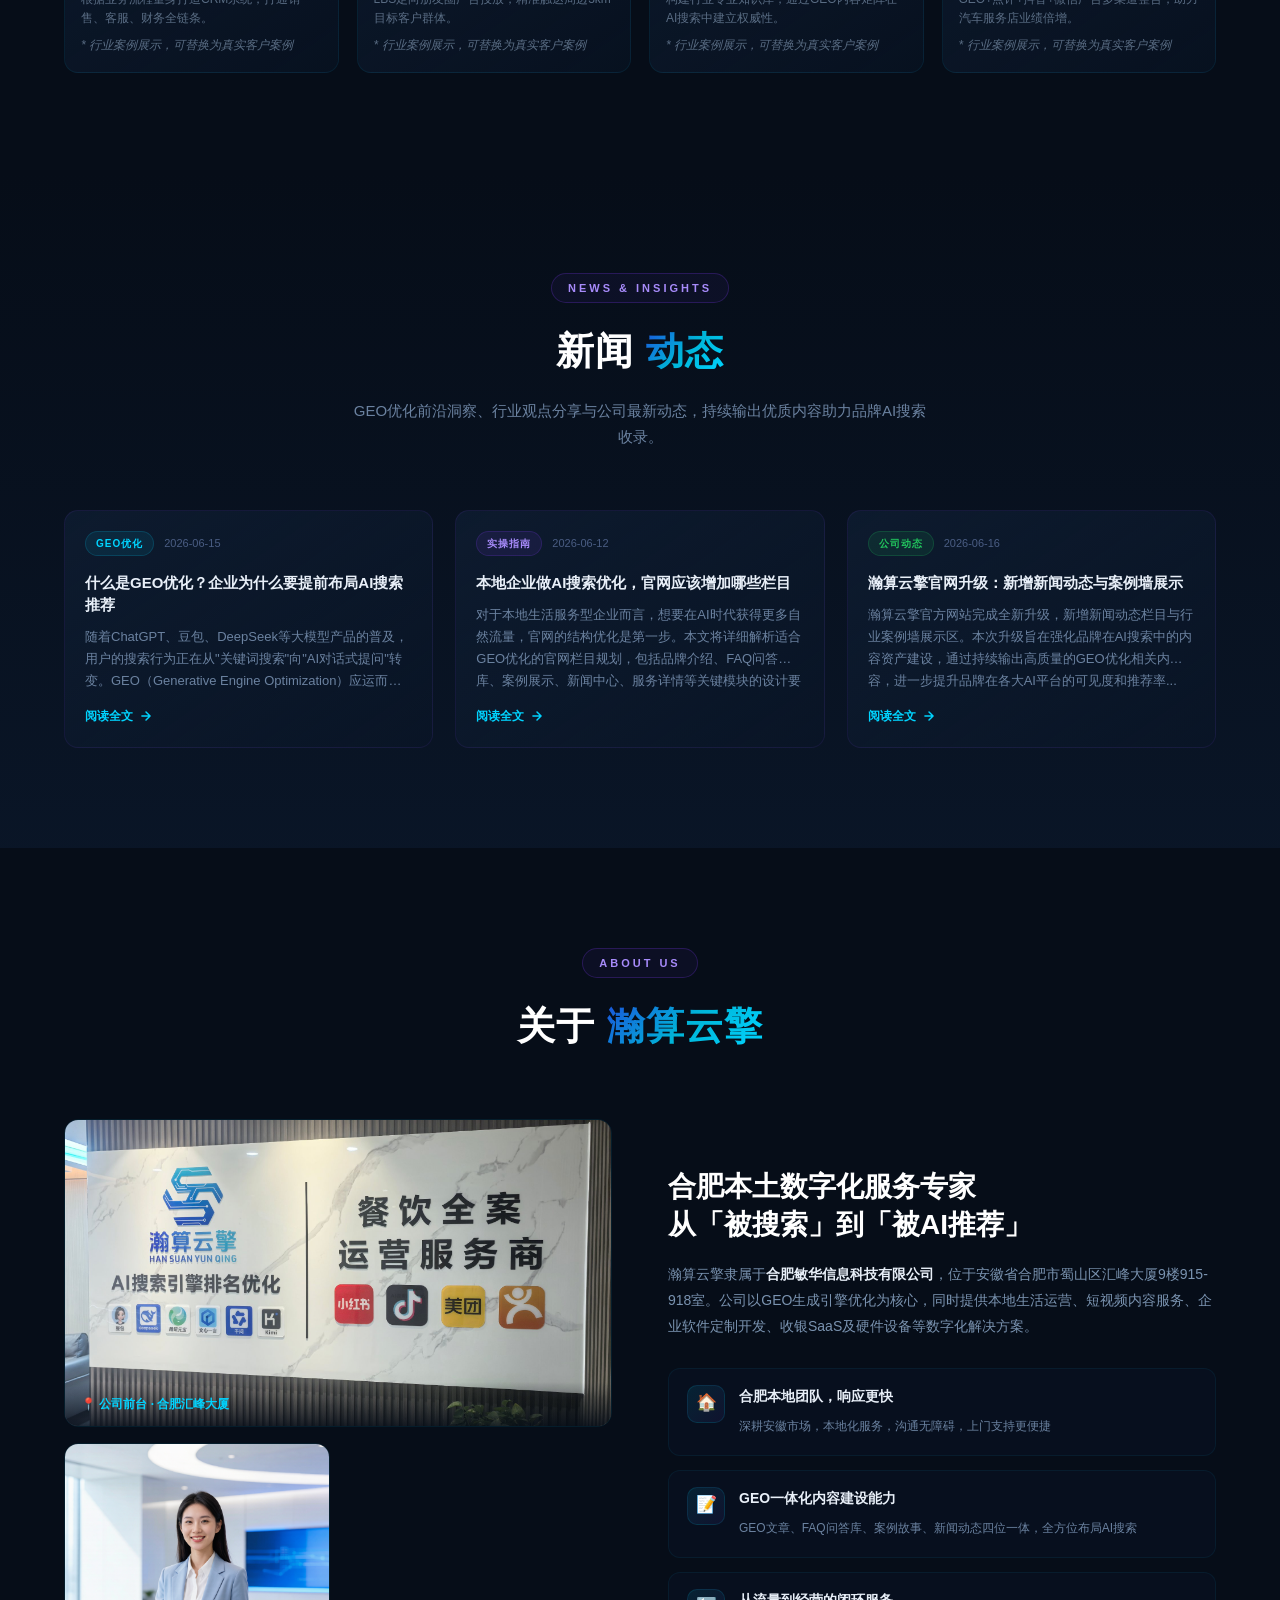
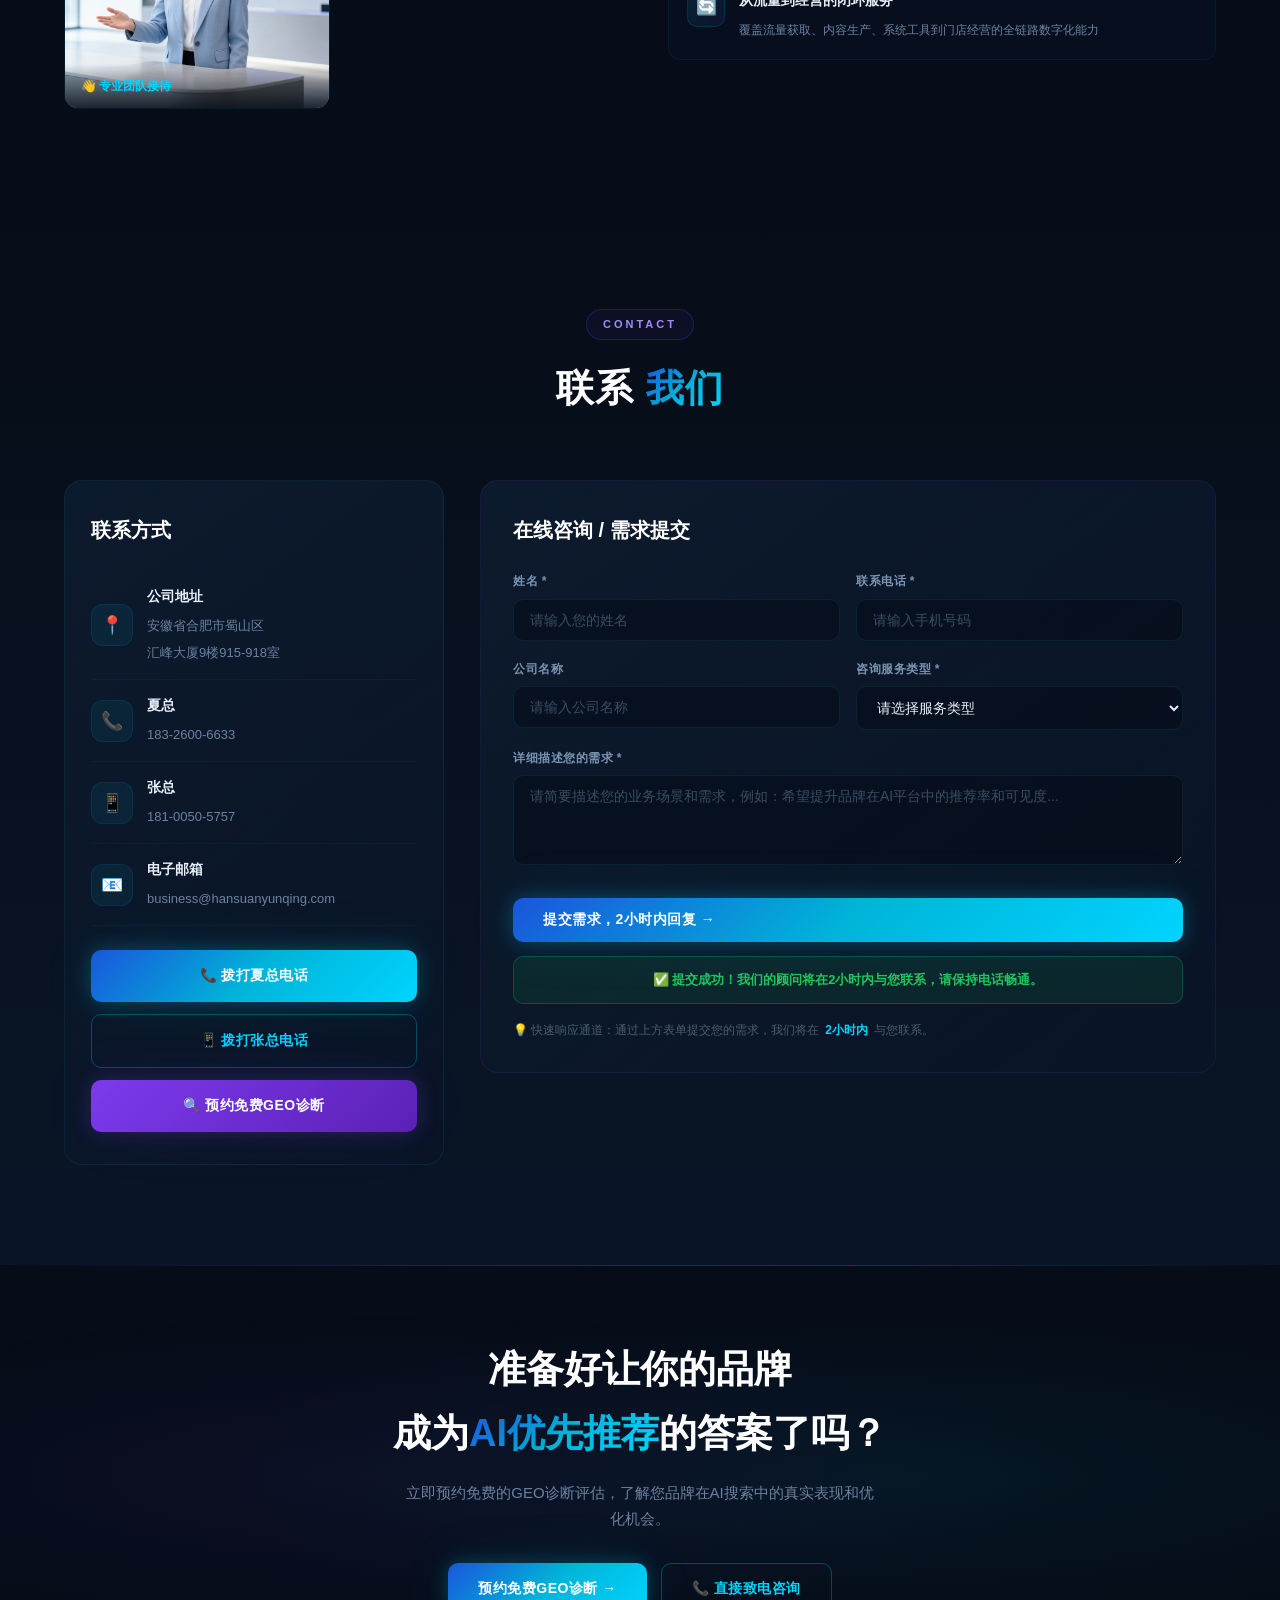
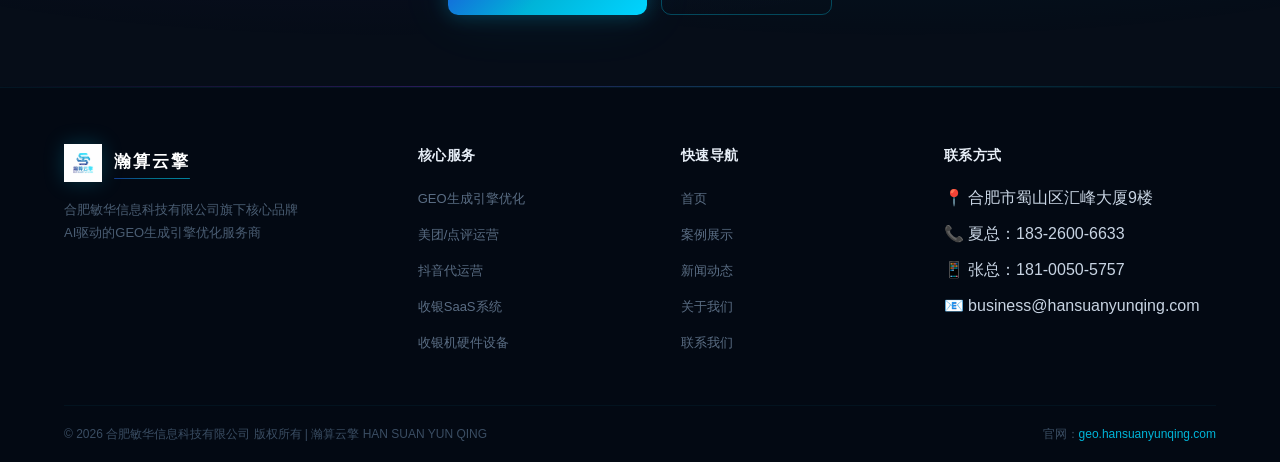
==== commit 94c2c6c6: "feat: 官网v3全面重构 - 10板块首页+公司环境照+前台形象" ====
--- a/index.html
+++ b/index.html
@@ -3,25 +3,27 @@
 <head>
   <meta charset="UTF-8">
   <meta name="viewport" content="width=device-width, initial-scale=1.0">
-  <title>瀚算云擎 - 合肥敏华信息科技有限公司 | AI驱动的GEO优化专家</title>
-  <meta name="description" content="瀚算云擎，合肥敏华信息科技旗下品牌。专注AI生成引擎优化(GEO)、本地生活服务代运营、企业数字化转型。让您的品牌在AI时代被优先推荐。">
-  <meta name="keywords" content="GEO优化,AI搜索优化,生成式引擎优化,美团运营,抖音代运营,合肥敏华,瀚算云擎">
+  <title>瀚算云擎 - AI驱动的GEO生成引擎优化服务商 | 合肥敏华信息科技</title>
+  <meta name="description" content="瀚算云擎是合肥敏华信息科技有限公司旗下核心品牌，专注GEO生成引擎优化、AI搜索品牌可见度、本地生活运营、软件定制与收银数字化服务，帮助企业从被搜索走向被AI推荐。">
   <link rel="stylesheet" href="styles.css">
 </head>
 <body>
 
-<!-- ========== 导航栏 ========== -->
+<!-- ==================== 导航栏 ==================== -->
 <nav class="navbar" id="navbar">
   <div class="nav-inner">
-    <a href="index.html" class="logo-group">
+    <a href="#home" class="logo-group">
       <img src="logo.jpg" alt="瀚算云擎LOGO" class="logo-img">
       <span class="logo-text">瀚算云擎</span>
     </a>
     <ul class="nav-links" id="navLinks">
-      <li><a href="index.html" class="active">首页</a></li>
-      <li><a href="about.html">关于我们</a></li>
-      <li><a href="services.html">产品服务</a></li>
-      <li><a href="contact.html">联系我们</a></li>
+      <li><a href="#home" class="active">首页</a></li>
+      <li><a href="#geo">GEO优化</a></li>
+      <li><a href="#services">服务矩阵</a></li>
+      <li><a href="#cases">案例墙</a></li>
+      <li><a href="#news">新闻动态</a></li>
+      <li><a href="#about">关于我们</a></li>
+      <li><a href="#contact">联系我们</a></li>
     </ul>
     <button class="mobile-toggle" id="mobileToggle" aria-label="菜单">
       <span></span><span></span><span></span>
@@ -29,8 +31,8 @@
   </div>
 </nav>
 
-<!-- ========== Hero 区域 ========== -->
-<section class="hero" id="hero">
+<!-- ==================== 1. 首页首屏 Hero ==================== -->
+<section class="hero" id="home">
   <!-- 流光束 -->
   <div class="hero-beam"></div>
   <div class="hero-beam"></div>
@@ -41,272 +43,620 @@
   <div class="hero-particles">
     <div class="particle"></div><div class="particle"></div><div class="particle"></div>
     <div class="particle"></div><div class="particle"></div><div class="particle"></div>
-    <div class="particle"></div><div class="particle"></div><div class="particle"></div>
-    <div class="particle"></div>
+    <div class="particle"></div><div class="particle"></div><div class="particle"></div><div class="particle"></div>
   </div>
 
   <div class="container hero-content">
-    <div class="hero-badge">AI-POWERED GEO OPTIMIZATION</div>
-    <h1 class="hero-title">
-      让AI优先<br><span class="highlight">推荐你的品牌</span>
-    </h1>
-    <p class="hero-subtitle">
-      瀚算云擎 — 合肥敏华信息科技旗下核心品牌<br>
-      以AI驱动的生成引擎优化(GEO)技术，重新定义数字时代的品牌增长
-    </p>
-    <div class="hero-buttons">
-      <a href="services.html" class="btn btn-primary">了解 GEO 优化 →</a>
-      <a href="contact.html" class="btn-outline btn">免费咨询方案</a>
-    </div>
-    <div class="hero-stats">
+    <!-- 左侧文案 -->
+    <div class="hero-left">
+      <div class="hero-badge">🚀 GEO · AI搜索推荐引擎</div>
+      <h1 class="hero-title">
+        让品牌成为<br><span class="highlight">AI优先推荐的答案</span>
+      </h1>
+      <p class="hero-subtitle">
+        瀚算云擎是合肥敏华信息科技有限公司旗下核心品牌，专注GEO生成引擎优化、AI搜索品牌可见度、本地生活运营、软件定制与收银数字化服务，帮助企业从「被搜索」走向「被AI推荐」。
+      </p>
+      <div class="hero-buttons">
+        <a href="#contact" class="btn btn-primary">获取GEO诊断方案 →</a>
+        <a href="#news" class="btn btn-outline">查看GEO文章库</a>
+      </div>
+    </div>
+
+    <!-- 右侧：AI诊断面板视觉 -->
+    <div class="hero-panel">
+      <div class="panel-header">
+        <div class="panel-title-group">
+          <span class="panel-dot"></span>
+          <span class="panel-name">AI 搜索表现诊断面板</span>
+        </div>
+        <span class="panel-status">● 实时监测</span>
+      </div>
+      <div class="panel-body">
+        <!-- AI平台覆盖 -->
+        <div class="ai-platform-row">
+          <span class="ai-platform-chip"><span class="chip-icon">🤖</span> DeepSeek</span>
+          <span class="ai-platform-chip"><span class="chip-icon">🫘</span> 豆包</span>
+          <span class="ai-platform-chip"><span class="chip-icon">💎</span> 元宝</span>
+          <span class="ai-platform-chip"><span class="chip-icon">✨</span> Kimi</span>
+          <span class="ai-platform-chip"><span class="chip-icon">🔍</span> 通义千问</span>
+          <span class="ai-platform-chip"><span class="chip-icon">💬</span> 文心一言</span>
+          <span class="ai-platform-chip"><span class="chip-icon">🧠</span> ChatGPT</span>
+          <span class="ai-platform-chip"><span class="chip-icon">🔄</span> 更多...</span>
+        </div>
+
+        <!-- 数据行 -->
+        <div class="panel-data-row">
+          <div class="data-cell">
+            <div class="data-cell-label">品牌可见度</div>
+            <div class="data-cell-value up">+86%</div>
+            <div class="data-cell-trend">↑ 较上月提升</div>
+          </div>
+          <div class="data-cell">
+            <div class="data-cell-label">AI问答收录</div>
+            <div class="data-cell-value up">2,340+</div>
+            <div class="data-cell-trend">↑ 持续增长中</div>
+          </div>
+          <div class="data-cell">
+            <div class="data-cell-label">推荐率排名</div>
+            <div class="data-cell-value">Top 3</div>
+            <div class="data-cell-trend">行业领先</div>
+          </div>
+        </div>
+
+        <!-- 终端模拟 -->
+        <div class="panel-terminal">
+          <div class="terminal-line"><span class="terminal-prompt">$</span> geo:analyze --brand "瀚算云擎" --platforms all</div>
+          <div class="terminal-line"><span style="color:#6ee7b7;margin-left:16px;">✓ 已完成8个AI平台的品牌知识库构建</span></div>
+          <div class="terminal-line"><span style="color:#6ee7b7;margin-left:16px;">✓ GEO内容资产：234篇 / FAQ：89条 / 案例：12个</span></div>
+          <div class="terminal-line"><span style="color:#6ee7b7;margin-left:16px;">✓ 下次自动巡检时间：2026-06-17 09:00</span></div>
+          <div class="terminal-line"><span class="terminal-prompt">$</span> <span class="terminal-caret"></span></div>
+        </div>
+      </div>
+    </div>
+  </div>
+</section>
+
+<!-- ==================== 2. 数据展示条 ==================== -->
+<section class="stats-bar" id="stats">
+  <div class="container">
+    <div class="stats-grid animate-in">
       <div class="stat-item">
-        <div class="stat-number">500+</div>
-        <div class="stat-label">服务客户</div>
+        <div class="stat-number"><span class="num-counter" data-target="30">0</span><span class="stat-unit">人+</span></div>
+        <div class="stat-label">专业服务团队</div>
       </div>
       <div class="stat-item">
-        <div class="stat-number">98%</div>
-        <div class="stat-label">AI推荐率</div>
+        <div class="stat-number"><span class="num-counter" data-target="200">0</span><span class="stat-unit">㎡</span></div>
+        <div class="stat-label">合肥办公空间</div>
       </div>
       <div class="stat-item">
-        <div class="stat-number">8+</div>
-        <div class="stat-label">年深耕行业</div>
+        <div class="stat-number"><span class="num-counter" data-target="500">0</span><span class="stat-unit">+</span></div>
+        <div class="stat-label">累计服务客户</div>
       </div>
       <div class="stat-item">
-        <div class="stat-number">10+</div>
-        <div class="stat-label">业务线覆盖</div>
-      </div>
-    </div>
-  </div>
-</section>
-
-<!-- ========== GEO 核心业务展示 ========== -->
-<section class="section geo-section" id="geo-core">
+        <div class="stat-number"><span class="num-counter" data-target="12">0</span><span class="stat-unit">项</span></div>
+        <div class="stat-label">数字化业务覆盖</div>
+      </div>
+    </div>
+  </div>
+</section>
+
+<!-- ==================== 3. GEO优化核心板块 ==================== -->
+<section class="geo-section" id="geo">
   <div class="container">
     <div class="section-header animate-in">
-      <span class="section-tag">Core Business</span>
-      <h2 class="section-title">以<span>GEO优化</span>为核心驱动</h2>
-      <p class="section-desc">当用户向AI提问时，我们确保你的品牌成为被推荐的答案</p>
-    </div>
-
-    <div class="geo-showcase animate-in">
-      <!-- 左侧视觉 -->
-      <div class="geo-visual">
-        <div class="geo-visual-inner">
-          <div class="geo-icon-circle">
-            <span class="num-bg"></span>
-            <span class="geo-icon-text">GEO</span>
-          </div>
-          <div class="geo-visual-title">Generative Engine Optimization</div>
-          <div class="geo-visual-desc">AI生成引擎优化 · 品牌可见度革命</div>
-        </div>
-      </div>
-      <!-- 右侧信息 -->
-      <div class="geo-info">
-        <h3>从SEO到<span>GEO</span>的跨越</h3>
-        <p>传统搜索引擎正在被AI对话取代。当用户在豆包、DeepSeek、ChatGPT中提问时，谁被AI引用和推荐，谁就赢得了未来。瀚算云擎专注GEO优化——让你的品牌成为AI的首选答案。</p>
-        <div class="geo-features">
-          <div class="geo-feature-item">
-            <div class="icon">🎯</div>
-            <h4>AI平台覆盖</h4>
-            <p>豆包/DeepSeek/ChatGPT/Claude等主流AI平台全量监测与优化</p>
-          </div>
-          <div class="geo-feature-item">
-            <div class="icon">📊</div>
-            <h4>数据驱动策略</h4>
-            <p>实时追踪品牌在AI回答中的出现率、排名位置、竞品对比</p>
-          </div>
-          <div class="geo-feature-item">
-            <div class="icon">🔬</div>
-            <h4>内容工程化</h4>
-            <p>结构化内容生产，让AI更容易理解和引用你的品牌信息</p>
-          </div>
-          <div class="geo-feature-item">
-            <div class="icon">🚀</div>
-            <h4>持续迭代优化</h4>
-            <p>AIGC算法持续进化，我们的策略同步更新，保持领先优势</p>
-          </div>
-        </div>
-      </div>
-    </div>
-  </div>
-</section>
-
-<!-- ========== 全线业务矩阵 ========== -->
-<section class="section business-section" id="business">
+      <div class="section-tag">CORE SERVICE</div>
+      <h2 class="section-title">为什么企业需要 <span class="hl">GEO优化</span></h2>
+      <p class="section-desc">当用户向AI提问时，你的品牌是否在答案中被推荐？GEO（生成引擎优化）帮助企业在AI时代建立品牌认知壁垒。</p>
+    </div>
+    <div class="geo-features-grid">
+      <div class="geo-feature-card animate-in animate-delay-1">
+        <div class="geo-f-icon">🌐</div>
+        <h4>AI平台全覆盖</h4>
+        <p>覆盖豆包、DeepSeek、元宝、Kimi、通义千问、文心一言、ChatGPT等主流AI搜索平台，多渠道布局品牌曝光。</p>
+      </div>
+      <div class="geo-feature-card animate-in animate-delay-2">
+        <div class="geo-f-icon">📚</div>
+        <h4>品牌知识库建设</h4>
+        <p>为企业搭建结构化的品牌知识体系，让AI能够准确理解并优先引用你的品牌信息作为答案来源。</p>
+      </div>
+      <div class="geo-feature-card animate-in animate-delay-3">
+        <div class="geo-f-icon">🔄</div>
+        <h4>内容持续迭代</h4>
+        <p>基于AI平台算法变化和用户搜索趋势，持续更新和优化品牌内容资产，保持长期竞争力。</p>
+      </div>
+      <div class="geo-feature-card animate-in animate-delay-1">
+        <div class="geo-f-icon">📡</div>
+        <h4>AI问答监测</h4>
+        <p>实时监测品牌在各AI平台的问答表现、引用率和推荐位次变化，数据驱动决策。</p>
+      </div>
+      <div class="geo-feature-card animate-in animate-delay-2">
+        <div class="geo-f-icon">📊</div>
+        <h4>竞品分析对标</h4>
+        <p>深度分析竞品在AI搜索中的布局策略和内容资产，找到差异化的突破机会点。</p>
+      </div>
+      <div class="geo-feature-card animate-in animate-delay-3">
+        <div class="geo-f-icon">📝</div>
+        <h4>GEO文章发布矩阵</h4>
+        <p>系统化发布GEO优化文章、FAQ问答、案例故事、新闻动态等多维度内容，形成完整的内容生态。</p>
+      </div>
+    </div>
+  </div>
+</section>
+
+<!-- ==================== 4. 服务矩阵 ==================== -->
+<section class="services-section" id="services">
   <div class="container">
     <div class="section-header animate-in">
-      <span class="section-tag">Business Matrix</span>
-      <h2 class="section-title">全方位<span>数字化服务</span></h2>
-      <p class="section-desc">从GEO优化到本地生活服务，从软件到硬件，一站式赋能企业数字化转型</p>
-    </div>
-
-    <div class="business-grid">
-
-      <!-- 核心业务：GEO优化 -->
-      <div class="business-card core-business animate-in">
-        <span class="core-badge">⭐ 核心业务</span>
-        <div class="card-icon">🤖</div>
-        <h3>GEO优化</h3>
-        <p>AI生成引擎优化，让品牌在豆包、DeepSeek、元宝等AI平台中被优先推荐。覆盖关键词策略、内容工程、竞品分析全链路。</p>
+      <div class="section-tag">SERVICE MATRIX</div>
+      <h2 class="section-title">全链路 <span class="hl">数字化服务</span></h2>
+      <p class="section-desc">以GEO优化为核心，延伸至本地生活运营、短视频内容、软件定制及收银硬件，为企业提供一站式数字化解决方案。</p>
+    </div>
+    <div class="services-grid">
+
+      <!-- 核心业务：GEO -->
+      <div class="service-card featured animate-in animate-delay-1">
+        <span class="featured-badge">⭐ 核心业务</span>
+        <div class="svc-icon">🤖</div>
+        <h3>GEO生成引擎优化</h3>
+        <p>AI搜索品牌可见度优化，覆盖主流AI平台，帮助企业从「被搜索」升级为「被AI推荐」。</p>
       </div>
 
       <!-- 本地生活服务 -->
-      <div class="business-card animate-in">
-        <div class="card-icon">🟡</div>
+      <div class="service-card animate-in animate-delay-1">
+        <div class="svc-icon">🟠</div>
         <h3>美团线上运营</h3>
-        <p>美团店铺全托管运营，涵盖店铺装修、评价管理、活动策划、排名提升、数据分析，助力商家获取更多线上订单。</p>
-      </div>
-
-      <div class="business-card animate-in">
-        <div class="card-icon">💬</div>
+        <p>美团店铺装修、评价管理、活动策划、排名优化、团购套餐设计全案运营。</p>
+      </div>
+      <div class="service-card animate-in animate-delay-2">
+        <div class="svc-icon">⭐</div>
         <h3>大众点评代运营</h3>
-        <p>点评店铺星级提升、好评维护、问答管理、榜单冲刺、商户通推广，打造高口碑线上门店形象。</p>
-      </div>
-
-      <div class="business-card animate-in">
-        <div class="card-icon">🎵</div>
+        <p>店铺星级提升、好评引导、商家榜单冲刺、口碑营销一体化服务。</p>
+      </div>
+      <div class="service-card animate-in animate-delay-3">
+        <div class="svc-icon">🎵</div>
         <h3>抖音代运营</h3>
-        <p>抖音账号孵化、短视频内容创作、DOU+投放优化、直播运营、达人合作对接，打造爆款流量矩阵。</p>
-      </div>
-
-      <div class="business-card animate-in">
-        <div class="card-icon">🛵</div>
+        <p>账号定位、短视频策划制作、直播运营、DOU投放、粉丝转化全流程。</p>
+      </div>
+      <div class="service-card animate-in animate-delay-1">
+        <div class="svc-icon">🛵</div>
         <h3>外卖代运营</h3>
-        <p>外卖平台精细化运营，菜单优化、配送范围调整、满减活动设计、曝光量提升，实现单量与利润双增长。</p>
-      </div>
-
-      <div class="business-card animate-in">
-        <div class="card-icon">📢</div>
+        <p>饿了么/美团外卖双平台运营，菜单优化、配送效率提升、复购率增长。</p>
+      </div>
+      <div class="service-card animate-in animate-delay-2">
+        <div class="svc-icon">📢</div>
         <h3>微信朋友圈广告</h3>
-        <p>微信生态精准广告投放，基于LBS定位+兴趣标签定向，为本地商家带来高转化率的精准客流。</p>
-      </div>
-
-      <div class="business-card animate-in">
-        <div class="card-icon">📹</div>
+        <p>朋友圈精准广告投放，LBS定向获客，落地页设计到转化追踪全链路。</p>
+      </div>
+      <div class="service-card animate-in animate-delay-3">
+        <div class="svc-icon">🎬</div>
         <h3>短视频拍摄制作</h3>
-        <p>专业级短视频拍摄团队，提供脚本策划、拍摄剪辑、特效包装、配乐配音一站式视频内容服务。</p>
-      </div>
-
-      <div class="business-card animate-in">
-        <div class="card-icon">🎬</div>
+        <p>抖音/视频号/小红书短视频拍摄剪辑、脚本创意、后期特效一条龙服务。</p>
+      </div>
+      <div class="service-card animate-in animate-delay-1">
+        <div class="svc-icon">📸</div>
         <h3>活动拍摄</h3>
-        <p>企业发布会、产品拍摄、活动现场记录、宣传片制作，用影像讲好品牌故事，沉淀优质视觉资产。</p>
-      </div>
-
-      <div class="business-card animate-in">
-        <div class="card-icon">🎓</div>
+        <p>企业活动、产品发布会、门店开业、年会庆典等专业摄影摄像服务。</p>
+      </div>
+      <div class="service-card animate-in animate-delay-2">
+        <div class="svc-icon">🎓</div>
         <h3>企业家培训服务</h3>
-        <p>面向中小企业主的数字化转型培训，涵盖AI工具应用、电商运营、流量变现等实战课程体系。</p>
-      </div>
-
-      <div class="business-card animate-in">
-        <div class="card-icon">💻</div>
+        <p>数字化转型培训、新媒体运营实战课、AI工具应用培训等定制课程。</p>
+      </div>
+      <div class="service-card animate-in animate-delay-3">
+        <div class="svc-icon">💻</div>
         <h3>企业软件定制开发</h3>
-        <p>根据企业需求定制管理系统、小程序、CRM、ERP等各类软件解决方案，提升内部运营效率。</p>
-      </div>
-
-      <div class="business-card animate-in">
-        <div class="card-icon">☁️</div>
+        <p>CRM系统、OA办公、小程序、企业管理后台等个性化软件开发解决方案。</p>
+      </div>
+
+      <!-- 重点业务：收银SaaS + 收银机 -->
+      <div class="service-card featured animate-in animate-delay-1">
+        <span class="featured-badge">🔥 重点业务</span>
+        <div class="svc-icon">☁️</div>
         <h3>收银SaaS软件</h3>
-        <p>云端收银系统，支持多端同步、会员管理、库存管理、数据报表，帮助实体店实现数字化经营管理。</p>
-      </div>
-
-      <div class="business-card animate-in">
-        <div class="card-icon">🖥️</div>
+        <p>云端收银系统，支持会员管理、库存管理、进销存、数据报表、连锁店管理等，随时随地查看经营数据。支持对接外卖平台，实现线上线下统一管理。</p>
+      </div>
+      <div class="service-card featured animate-in animate-delay-2">
+        <span class="featured-badge">🔥 重点业务</span>
+        <div class="svc-icon">🖨️</div>
         <h3>收银机硬件设备</h3>
-        <p>智能收银一体机、POS机、扫码枪等硬件设备供应与部署，软硬一体化解决方案，开箱即用。</p>
-      </div>
-
-    </div>
-  </div>
-</section>
-
-<!-- ========== 服务流程 ========== -->
-<section class="section process-section" id="process">
+        <p>POS收银一体机、扫码枪、小票打印机、钱箱、电子秤等全套收银硬件设备供应与安装部署，软硬件一体化方案。</p>
+      </div>
+
+    </div>
+  </div>
+</section>
+
+<!-- ==================== 5. 四步服务流程 ==================== -->
+<section class="process-section" id="process">
   <div class="container">
     <div class="section-header animate-in">
-      <span class="section-tag">How We Work</span>
-      <h2 class="section-title">四步开启<span>品牌增长</span></h2>
-      <p class="section-desc">标准化流程 + 定制化策略 = 可预期的效果交付</p>
-    </div>
-
-    <div class="process-steps animate-in">
-      <div class="process-step">
-        <div class="step-num"><span class="num-bg"></span>01</div>
+      <div class="section-tag">WORKFLOW</div>
+      <h2 class="section-title">四步 <span class="hl">服务流程</span></h2>
+      <p class="section-desc">标准化服务体系，每一步都清晰可控，确保项目高质量交付。</p>
+    </div>
+    <div class="process-steps">
+      <div class="step-card animate-in animate-delay-1">
+        <div class="step-num">
+          <span class="num-ring"></span>01
+        </div>
         <h4>诊断分析</h4>
-        <p>深度调研品牌现状，分析AI平台表现，识别机会点与差距</p>
-      </div>
-      <div class="process-step">
-        <div class="step-num"><span class="num-bg"></span>02</div>
+        <p>梳理品牌现状、AI平台表现、竞品差距和机会点，输出全面诊断报告。</p>
+      </div>
+      <div class="step-card animate-in animate-delay-2">
+        <div class="step-num">
+          <span class="num-ring"></span>02
+        </div>
         <h4>策略定制</h4>
-        <p>制定差异化GEO策略与本地运营方案，明确目标与执行路径</p>
-      </div>
-      <div class="process-step">
-        <div class="step-num"><span class="num-bg"></span>03</div>
+        <p>制定GEO关键词策略、内容专题规划、问答资产建设和本地运营路径。</p>
+      </div>
+      <div class="step-card animate-in animate-delay-3">
+        <div class="step-num">
+          <span class="num-ring"></span>03
+        </div>
         <h4>执行落地</h4>
-        <p>专业团队全程执行，多维度并行推进，实时数据监控与调优</p>
-      </div>
-      <div class="process-step">
-        <div class="step-num"><span class="num-bg"></span>04</div>
+        <p>内容生产、新闻发布、平台运营、软件部署多维度同步推进执行。</p>
+      </div>
+      <div class="step-card animate-in animate-delay-4">
+        <div class="step-num">
+          <span class="num-ring"></span>04
+        </div>
         <h4>持续迭代</h4>
-        <p>定期复盘报告输出，根据算法变化持续优化策略，确保长期领先</p>
-      </div>
-    </div>
-  </div>
-</section>
-
-<!-- ========== CTA 横幅 ========== -->
+        <p>定期复盘AI搜索表现数据，根据平台算法变化持续优化调整策略。</p>
+      </div>
+    </div>
+  </div>
+</section>
+
+<!-- ==================== 6. 案例墙 ==================== -->
+<section class="cases-section" id="cases">
+  <div class="container">
+    <div class="section-header animate-in">
+      <div class="section-tag">CASE STUDIES</div>
+      <h2 class="section-title">行业 <span class="hl">案例展示</span></h2>
+      <p class="section-desc">可替换为真实客户案例，以下为各行业典型案例方向参考。</p>
+    </div>
+    <div class="cases-grid">
+      <div class="case-card animate-in animate-delay-1">
+        <div class="case-cover">🏥</div>
+        <span class="case-industry-tag">医疗健康</span>
+        <div class="case-info">
+          <h4>医疗眼科GEO内容矩阵</h4>
+          <p>通过系统性GEO文章布局，在多个AI平台建立眼科领域专业形象。</p>
+          <p class="case-note">* 行业案例展示，可替换为真实客户案例</p>
+        </div>
+      </div>
+      <div class="case-card animate-in animate-delay-2">
+        <div class="case-cover">🍜</div>
+        <span class="case-industry-tag">餐饮行业</span>
+        <div class="case-info">
+          <h4>餐饮门店点评与外卖联动</h4>
+          <p>美团+大众点评双平台精细化运营，实现线上流量到线下门店的转化闭环。</p>
+          <p class="case-note">* 行业案例展示，可替换为真实客户案例</p>
+        </div>
+      </div>
+      <div class="case-card animate-in animate-delay-3">
+        <div class="case-cover">🏪</div>
+        <span case-industry-tag>零售门店</span>
+        <div class="case-info">
+          <h4>零售门店收银系统部署</h4>
+          <p>云端SaaS收银+会员管理+库存一体化方案，助力门店经营效率大幅提升。</p>
+          <p class="case-note">* 行业案例展示，可替换为真实客户案例</p>
+        </div>
+      </div>
+      <div class="case-card animate-in animate-delay-4">
+        <div class="case-cover">📚</div>
+        <span class="case-industry-tag">教育培训</span>
+        <div class="case-info">
+          <h4>教育培训短视频获客</h4>
+          <p>抖音短视频矩阵建设+精准投放，为教育机构带来稳定的线索增量。</p>
+          <p class="case-note">* 行业案例展示，可替换为真实客户案例</p>
+        </div>
+      </div>
+      <div class="case-card animate-in animate-delay-1">
+        <div class="case-cover">🏢</div>
+        <span class="case-industry-tag">企业服务</span>
+        <div class="case-info">
+          <h4>企业服务CRM系统定制</h4>
+          <p>根据业务流程量身打造CRM系统，打通销售、客服、财务全链条。</p>
+          <p class="case-note">* 行业案例展示，可替换为真实客户案例</p>
+        </div>
+      </div>
+      <div class="case-card animate-in animate-delay-2">
+        <div class="case-cover">🧹</div>
+        <span class="case-industry-tag">家政服务</span>
+        <div class="case-info">
+          <h4>家政服务朋友圈广告获客</h4>
+        <p>LBS定向朋友圈广告投放，精准触达周边3km目标客户群体。</p>
+          <p class="case-note">* 行业案例展示，可替换为真实客户案例</p>
+        </div>
+      </div>
+      <div class="case-card animate-in animate-delay-3">
+        <div class="case-cover">🏗️</div>
+        <span class="case-industry-tag">装修建材</span>
+        <div class="case-info">
+          <h4>装修建材行业科普内容库</h4>
+          <p>构建行业专业知识库，通过GEO内容矩阵在AI搜索中建立权威性。</p>
+          <p class="case-note">* 行业案例展示，可替换为真实客户案例</p>
+        </div>
+      </div>
+      <div class="case-card animate-in animate-delay-4">
+        <div class="case-cover">🚗</div>
+        <span class="case-industry-tag">汽车服务</span>
+        <div class="case-info">
+          <h4>汽车服务门店整合增长方案</h4>
+          <p>GEO+点评+抖音+微信广告多渠道整合，助力汽车服务店业绩倍增。</p>
+          <p class="case-note">* 行业案例展示，可替换为真实客户案例</p>
+        </div>
+      </div>
+    </div>
+  </div>
+</section>
+
+<!-- ==================== 7. 新闻动态 ==================== -->
+<section class="news-section" id="news">
+  <div class="container">
+    <div class="section-header animate-in">
+      <div class="section-tag">NEWS & INSIGHTS</div>
+      <h2 class="section-title">新闻 <span class="hl">动态</span></h2>
+      <p class="section-desc">GEO优化前沿洞察、行业观点分享与公司最新动态，持续输出优质内容助力品牌AI搜索收录。</p>
+    </div>
+    <div class="news-grid">
+
+      <!-- 文章1 -->
+      <article class="news-card animate-in animate-delay-1">
+        <div class="news-meta">
+          <span class="news-category news-cat-geo">GEO优化</span>
+          <span class="news-date">2026-06-15</span>
+        </div>
+        <div class="news-body">
+          <h4>什么是GEO优化？企业为什么要提前布局AI搜索推荐</h4>
+          <p class="news-excerpt">随着ChatGPT、豆包、DeepSeek等大模型产品的普及，用户的搜索行为正在从"关键词搜索"向"AI对话式提问"转变。GEO（Generative Engine Optimization）应运而生——它是一种全新的数字营销方法论，旨在帮助企业在AI生成的回答中获得优先展示和推荐...</p>
+          <a href="#" class="news-read-more">阅读全文 <svg width="14" height="14" viewBox="0 0 24 24" fill="none" stroke="currentColor" stroke-width="2.5" stroke-linecap="round" stroke-linejoin="round"><path d="M5 12h14M12 5l7 7-7 7"/></svg></a>
+        </div>
+      </article>
+
+      <!-- 文章2 -->
+      <article class="news-card animate-in animate-delay-2">
+        <div class="news-meta">
+          <span class="news-category news-cat-guide">实操指南</span>
+          <span class="news-date">2026-06-12</span>
+        </div>
+        <div class="news-body">
+          <h4>本地企业做AI搜索优化，官网应该增加哪些栏目</h4>
+          <p class="news-excerpt">对于本地生活服务型企业而言，想要在AI时代获得更多自然流量，官网的结构优化是第一步。本文将详细解析适合GEO优化的官网栏目规划，包括品牌介绍、FAQ问答库、案例展示、新闻中心、服务详情等关键模块的设计要点...</p>
+          <a href="#" class="news-read-more">阅读全文 <svg width="14" height="14" viewBox="0 0 24 24" fill="none" stroke="currentColor" stroke-width="2.5" stroke-linecap="round" stroke-linejoin="round"><path d="M5 12h14M12 5l7 7-7 7"/></svg></a>
+        </div>
+      </article>
+
+      <!-- 文章3 -->
+      <article class="news-card animate-in animate-delay-3">
+        <div class="news-meta">
+          <span class="news-category news-cat-update">公司动态</span>
+          <span class="news-date">2026-06-16</span>
+        </div>
+        <div class="news-body">
+          <h4>瀚算云擎官网升级：新增新闻动态与案例墙展示</h4>
+          <p class="news-excerpt">瀚算云擎官方网站完成全新升级，新增新闻动态栏目与行业案例墙展示区。本次升级旨在强化品牌在AI搜索中的内容资产建设，通过持续输出高质量的GEO优化相关内容，进一步提升品牌在各大AI平台的可见度和推荐率...</p>
+          <a href="#" class="news-read-more">阅读全文 <svg width="14" height="14" viewBox="0 0 24 24" fill="none" stroke="currentColor" stroke-width="2.5" stroke-linecap="round" stroke-linejoin="round"><path d="M5 12h14M12 5l7 7-7 7"/></svg></a>
+        </div>
+      </article>
+
+    </div>
+  </div>
+</section>
+
+<!-- ==================== 8. 关于我们（首页精简版） ==================== -->
+<section class="about-preview" id="about">
+  <div class="container">
+    <div class="section-header animate-in">
+      <div class="section-tag">ABOUT US</div>
+      <h2 class="section-title">关于 <span class="hl">瀚算云擎</span></h2>
+    </div>
+    <div class="about-layout">
+      <!-- 左侧：公司照片 -->
+      <div class="about-photo-area animate-in slideInLeft">
+        <div class="photo-card large">
+          <img src="office-environment.jpg" alt="瀚算云擎公司前台环境">
+          <div class="photo-overlay">📍 公司前台 · 合肥汇峰大厦</div>
+        </div>
+        <div class="photo-card small">
+          <img src="receptionist.png" alt="瀚算云擎前台接待">
+          <div class="photo-overlay">👋 专业团队接待</div>
+        </div>
+      </div>
+
+      <!-- 右侧：文字介绍 -->
+      <div class="about-content animate-in slideInRight">
+        <h3>合肥本土数字化服务专家<br>从「被搜索」到「被AI推荐」</h3>
+        <p>瀚算云擎隶属于<strong style="color:#e8eff8;">合肥敏华信息科技有限公司</strong>，位于安徽省合肥市蜀山区汇峰大厦9楼915-918室。公司以GEO生成引擎优化为核心，同时提供本地生活运营、短视频内容服务、企业软件定制开发、收银SaaS及硬件设备等数字化解决方案。</p>
+        <div class="advantage-list">
+          <div class="advantage-item">
+            <div class="av-icon">🏠</div>
+            <div class="av-text">
+              <strong>合肥本地团队，响应更快</strong>
+              <span>深耕安徽市场，本地化服务，沟通无障碍，上门支持更便捷</span>
+            </div>
+          </div>
+          <div class="advantage-item">
+            <div class="av-icon">📝</div>
+            <div class="av-text">
+              <strong>GEO一体化内容建设能力</strong>
+              <span>GEO文章、FAQ问答库、案例故事、新闻动态四位一体，全方位布局AI搜索</span>
+            </div>
+          </div>
+          <div class="advantage-item">
+            <div class="av-icon">🔄</div>
+            <div class="av-text">
+              <strong>从流量到经营的闭环服务</strong>
+              <span>覆盖流量获取、内容生产、系统工具到门店经营的全链路数字化能力</span>
+            </div>
+          </div>
+        </div>
+      </div>
+    </div>
+  </div>
+</section>
+
+<!-- ==================== 9. 联系我们 ==================== -->
+<section class="contact-preview" id="contact">
+  <div class="container">
+    <div class="section-header animate-in">
+      <div class="section-tag">CONTACT</div>
+      <h2 class="section-title">联系 <span class="hl">我们</span></h2>
+    </div>
+    <div class="contact-layout">
+      <!-- 左侧：联系方式 -->
+      <div class="contact-info-panel animate-in">
+        <h3>联系方式</h3>
+        <div class="contact-method">
+          <div class="cm-icon">📍</div>
+          <div class="cm-text">
+            <strong>公司地址</strong>
+            <span>安徽省合肥市蜀山区<br>汇峰大厦9楼915-918室</span>
+          </div>
+        </div>
+        <div class="contact-method">
+          <div class="cm-icon">📞</div>
+          <div class="cm-text">
+            <strong>夏总</strong>
+            <span>183-2600-6633</span>
+          </div>
+        </div>
+        <div class="contact-method">
+          <div class="cm-icon">📱</div>
+          <div class="cm-text">
+            <strong>张总</strong>
+            <span>181-0050-5757</span>
+          </div>
+        </div>
+        <div class="contact-method">
+          <div class="cm-icon">📧</div>
+          <div class="cm-text">
+            <strong>电子邮箱</strong>
+            <span>business@hansuanyunqing.com</span>
+          </div>
+        </div>
+        <div class="contact-actions">
+          <a href="tel:18326006633" class="btn btn-primary">📞 拨打夏总电话</a>
+          <a href="tel:18100505757" class="btn btn-outline">📱 拨打张总电话</a>
+          <a href="#contactForm" class="btn btn-purple">🔍 预约免费GEO诊断</a>
+        </div>
+      </div>
+
+      <!-- 右侧：快速咨询表单 -->
+      <div class="quick-form animate-in" id="contactForm">
+        <h3>在线咨询 / 需求提交</h3>
+        <form id="consultForm">
+          <div class="form-row">
+            <div class="form-group">
+              <label>姓名 *</label>
+              <input type="text" placeholder="请输入您的姓名" required>
+            </div>
+            <div class="form-group">
+              <label>联系电话 *</label>
+              <input type="tel" placeholder="请输入手机号码" required>
+            </div>
+          </div>
+          <div class="form-row">
+            <div class="form-group">
+              <label>公司名称</label>
+              <input type="text" placeholder="请输入公司名称">
+            </div>
+            <div class="form-group">
+              <label>咨询服务类型 *</label>
+              <select required>
+                <option value="">请选择服务类型</option>
+                <option value="geo">GEO生成引擎优化</option>
+                <option value="meituan">美团线上运营</option>
+                <option value="dianping">大众点评代运营</option>
+                <option value="douyin">抖音代运营</option>
+                <option value="waimai">外卖代运营</option>
+                <option value="ad">微信朋友圈广告</option>
+                <option value="video">短视频拍摄制作</option>
+                <option value="event">活动拍摄</option>
+                <option value="training">企业家培训</option>
+                <option value="software">企业软件定制开发</option>
+                <option value="pos-saas">收银SaaS软件</option>
+                <option value="pos-hardware">收银机硬件设备</option>
+                <option value="other">其他需求</option>
+              </select>
+            </div>
+          </div>
+          <div class="form-group">
+            <label>详细描述您的需求 *</label>
+            <textarea placeholder="请简要描述您的业务场景和需求，例如：希望提升品牌在AI平台中的推荐率和可见度..." required></textarea>
+          </div>
+          <button type="submit" class="btn btn-primary form-submit-btn">提交需求，2小时内回复 →</button>
+        </form>
+        <div class="form-feedback success" id="formFeedback">
+          ✅ 提交成功！我们的顾问将在2小时内与您联系，请保持电话畅通。
+        </div>
+        <p style="font-size:12px;color:#4a5d73;margin-top:16px;display:flex;align-items:center;gap:6px;">
+          💡 快速响应通道：通过上方表单提交您的需求，我们将在<strong style="color:#00d4ff;">2小时内</strong>与您联系。
+        </p>
+      </div>
+    </div>
+  </div>
+</section>
+
+<!-- ==================== CTA 底部横幅 ==================== -->
 <section class="cta-banner">
-  <div class="cta-beam"></div>
-  <div class="cta-beam bottom"></div>
-  <div class="container">
-    <h2 class="cta-title">准备好让AI<span>推荐你了吗？</span></h2>
-    <p class="cta-desc">免费获取您的品牌GEO诊断报告，了解在AI时代的竞争格局与机会</p>
-    <a href="contact.html" class="btn btn-primary">立即预约免费诊断 →</a>
-  </div>
-</section>
-
-<!-- ========== 页脚 ========== -->
+  <div class="cta-glow-line top"></div>
+  <div class="container">
+    <h2 class="cta-title">准备好让你的品牌<br>成为<span class="hl">AI优先推荐</span>的答案了吗？</h2>
+    <p class="cta-desc">立即预约免费的GEO诊断评估，了解您品牌在AI搜索中的真实表现和优化机会。</p>
+    <div class="cta-buttons">
+      <a href="#contact" class="btn btn-primary">预约免费GEO诊断 →</a>
+      <a href="tel:18326006633" class="btn btn-outline">📞 直接致电咨询</a>
+    </div>
+  </div>
+  <div class="cta-glow-line bottom"></div>
+</section>
+
+<!-- ==================== 页脚 ==================== -->
 <footer class="footer">
   <div class="container">
-    <div class="footer-grid">
+    <div class="footer-main">
       <div class="footer-brand">
-        <a href="index.html" class="logo-group">
-          <img src="logo.jpg" alt="瀚算云擎LOGO" class="logo-img" style="height:36px;">
+        <a href="#home" class="logo-group">
+          <img src="logo.jpg" alt="瀚算云擎LOGO" class="logo-img">
+          <span class="logo-text">瀚算云擎</span>
         </a>
-        <p>合肥敏华信息科技有限公司旗下品牌。专注AI驱动的GEO优化与全方位企业数字化服务，让每一家企业都能享受AI时代红利。</p>
+        <p>合肥敏华信息科技有限公司旗下核心品牌<br>AI驱动的GEO生成引擎优化服务商</p>
       </div>
       <div class="footer-col">
         <h4>核心服务</h4>
         <ul>
-          <li><a href="services.html#geo">GEO优化</a></li>
-          <li><a href="services.html#local">本地生活运营</a></li>
-          <li><a href="services.html#video">视频内容服务</a></li>
-          <li><a href="services.html#software">软件与硬件</a></li>
+          <li><a href="#geo">GEO生成引擎优化</a></li>
+          <li><a href="#services">美团/点评运营</a></li>
+          <li><a href="#services">抖音代运营</a></li>
+          <li><a href="#services">收银SaaS系统</a></li>
+          <li><a href="#services">收银机硬件设备</a></li>
         </ul>
       </div>
       <div class="footer-col">
-        <h4>关于我们</h4>
+        <h4>快速导航</h4>
         <ul>
-          <li><a href="about.html">公司简介</a></li>
-          <li><a href="about.html#values">企业文化</a></li>
-          <li><a href="about.html#advantage">核心优势</a></li>
-          <li><a href="contact.html">联系方式</a></li>
+          <li><a href="#home">首页</a></li>
+          <li><a href="#cases">案例展示</a></li>
+          <li><a href="#news">新闻动态</a></li>
+          <li><a href="#about">关于我们</a></li>
+          <li><a href="#contact">联系我们</a></li>
         </ul>
       </div>
       <div class="footer-col">
-        <h4>联系信息</h4>
+        <h4>联系方式</h4>
         <ul>
-          <li>📍 安徽省合肥市庐阳区</li>
-          <li>📞 商务咨询热线</li>
+          <li>📍 合肥市蜀山区汇峰大厦9楼</li>
+          <li>📞 夏总：183-2600-6633</li>
+          <li>📱 张总：181-0050-5757</li>
           <li>📧 business@hansuanyunqing.com</li>
-          <li>🌐 geo.hansuanyunqing.com</li>
         </ul>
       </div>
     </div>
     <div class="footer-bottom">
-      <p>&copy; 2026 合肥敏华信息科技有限公司 | 瀚算云擎 版权所有</p>
-      <a href="contact.html">隐私政策 · 服务条款</a>
+      <p>&copy; 2026 合肥敏华信息科技有限公司 版权所有 | 瀚算云擎 HAN SUAN YUN QING</p>
+      <p>官网：<a href="https://geo.hansuanyunqing.com" target="_blank">geo.hansuanyunqing.com</a></p>
     </div>
   </div>
 </footer>
--- a/styles.css
+++ b/styles.css
@@ -1,32 +1,37 @@
 /* ============================================
-   瀚算云擎 - 科技感渐变蓝主题样式
+   瀚算云擎 v3 - 深色科技感主题
    合肥敏华信息科技有限公司 旗下品牌
+   GEO优化 · AI搜索推荐 · 数字化服务
    ============================================ */
 
 /* === CSS Variables === */
 :root {
-  /* 主色系 - 渐变蓝（匹配LOGO） */
-  --blue-deep: #0a1628;
-  --blue-dark: #0d2137;
-  --blue-mid: #143d5c;
-  --blue-primary: #1e6091;
-  --blue-bright: #2980b9;
+  /* 主色系 - 深蓝+青+紫渐变（科技感） */
+  --bg-deep: #060d18;
+  --bg-dark: #0a1628;
+  --bg-card: #0e1c30;
+  --bg-card-hover: #122640;
+  
+  /* 品牌色 */
+  --blue: #1a56db;
   --cyan: #00b4d8;
-  --cyan-light: #00d4ff;
-  --cyan-glow: #48e5ff;
+  --cyan-bright: #00d4ff;
+  --purple: #7c3aed;
+  --purple-light: #a78bfa;
 
   /* 渐变色 */
-  --gradient-main: linear-gradient(135deg, #0d2137 0%, #143d5c 30%, #1e6091 60%, #00b4d8 100%);
-  --gradient-hero: linear-gradient(135deg, #0a1628 0%, #102a4a 40%, #164a78 70%, #0d4a8f 100%);
-  --gradient-accent: linear-gradient(135deg, #1e6091, #00b4d8, #00d4ff);
-  --gradient-card: linear-gradient(145deg, rgba(13,33,55,0.9) 0%, rgba(20,61,92,0.6) 100%);
-  --gradient-border: linear-gradient(135deg, rgba(0,180,216,0.4), rgba(0,212,255,0.15), rgba(30,96,145,0.4));
-  --gradient-text: linear-gradient(135deg, #00d4ff, #00b4d8, #2980b9);
+  --gradient-brand: linear-gradient(135deg, #1a56db 0%, #00b4d8 50%, #00d4ff 100%);
+  --gradient-hero: linear-gradient(160deg, #060d18 0%, #0a1628 40%, #111f3a 70%, #0d1a35 100%);
+  --gradient-accent: linear-gradient(135deg, #7c3aed, #1a56db, #00b4d8);
+  --gradient-text: linear-gradient(135deg, #00d4ff, #7c3aed);
+  --gradient-card: linear-gradient(145deg, rgba(14,28,48,0.9) 0%, rgba(10,22,40,0.5) 100%);
+  --gradient-border: linear-gradient(135deg, rgba(124,58,237,0.3), rgba(0,180,216,0.2), rgba(26,86,219,0.3));
+  --gradient-glow: radial-gradient(circle at center, rgba(0,212,255,0.15) 0%, transparent 70%);
 
   /* 光效 */
-  --glow-cyan: 0 0 20px rgba(0,212,255,0.3), 0 0 60px rgba(0,212,255,0.1);
-  --glow-blue: 0 0 25px rgba(30,96,145,0.4), 0 0 80px rgba(30,96,145,0.15);
-  --glow-strong: 0 0 30px rgba(0,212,255,0.5), 0 0 80px rgba(0,180,216,0.3);
+  --glow-cyan: 0 0 20px rgba(0,212,255,0.25), 0 0 60px rgba(0,212,255,0.08);
+  --glow-purple: 0 0 20px rgba(124,58,237,0.25), 0 0 60px rgba(124,58,237,0.08);
+  --glow-strong: 0 0 30px rgba(0,212,255,0.4), 0 0 80px rgba(124,58,237,0.15);
 
   /* 布局 */
   --max-width: 1200px;
@@ -40,43 +45,38 @@
 
 /* === Reset & Base === */
 *, *::before, *::after { margin: 0; padding: 0; box-sizing: border-box; }
-
-html {
-  scroll-behavior: smooth;
-  font-size: 16px;
-}
+html { scroll-behavior: smooth; font-size: 16px; }
 
 body {
   font-family: var(--font-cn);
-  background-color: var(--blue-deep);
-  color: #e0e8f0;
+  background-color: var(--bg-deep);
+  color: #c8d4e3;
   line-height: 1.7;
   overflow-x: hidden;
   position: relative;
 }
 
-/* 背景科技网格 */
+/* 科技网格背景 */
 body::before {
   content: '';
   position: fixed;
   top: 0; left: 0; width: 100%; height: 100%;
-  background:
-    radial-gradient(ellipse at 20% 50%, rgba(0,180,216,0.04) 0%, transparent 50%),
-    radial-gradient(ellipse at 80% 20%, rgba(30,96,145,0.05) 0%, transparent 50%),
-    radial-gradient(ellipse at 50% 80%, rgba(0,212,255,0.03) 0%, transparent 50%);
+  background-image:
+    linear-gradient(rgba(26,86,219,0.03) 1px, transparent 1px),
+    linear-gradient(90deg, rgba(26,86,219,0.03) 1px, transparent 1px);
+  background-size: 50px 50px;
   pointer-events: none;
   z-index: 0;
 }
 
-/* 网格线背景 */
 body::after {
   content: '';
   position: fixed;
   top: 0; left: 0; width: 100%; height: 100%;
-  background-image:
-    linear-gradient(rgba(0,180,216,0.03) 1px, transparent 1px),
-    linear-gradient(90deg, rgba(0,180,216,0.03) 1px, transparent 1px);
-  background-size: 60px 60px;
+  background:
+    radial-gradient(ellipse at 15% 30%, rgba(124,58,237,0.04) 0%, transparent 50%),
+    radial-gradient(ellipse at 85% 60%, rgba(0,180,216,0.04) 0%, transparent 50%),
+    radial-gradient(ellipse at 50% 90%, rgba(26,86,219,0.03) 0%, transparent 50%);
   pointer-events: none;
   z-index: 0;
 }
@@ -93,67 +93,63 @@
   z-index: 1;
 }
 
-/* === 流光线条动画 === */
-@keyframes flowLine {
-  0% { transform: translateX(-100%); opacity: 0; }
-  10% { opacity: 1; }
-  90% { opacity: 1; }
-  100% { transform: translateX(200vw); opacity: 0; }
-}
-
+/* === 动画关键帧 === */
 @keyframes pulseGlow {
   0%, 100% { box-shadow: var(--glow-cyan); }
   50% { box-shadow: var(--glow-strong); }
 }
-
 @keyframes floatUp {
   0%, 100% { transform: translateY(0); }
   50% { transform: translateY(-12px); }
 }
-
 @keyframes shimmer {
   0% { background-position: -200% center; }
   100% { background-position: 200% center; }
 }
-
 @keyframes rotateSlow {
   from { transform: rotate(0deg); }
   to { transform: rotate(360deg); }
 }
-
+@keyframes fadeInUp {
+  from { opacity: 0; transform: translateY(36px); }
+  to { opacity: 1; transform: translateY(0); }
+}
+@keyframes beamMove {
+  0% { left: -10%; opacity: 0; }
+  20% { opacity: 0.6; }
+  80% { opacity: 0.6; }
+  100% { left: 110%; opacity: 0; }
+}
 @keyframes scanline {
-  0% { top: -10%; }
-  100% { top: 110%; }
-}
-
+  0% { top: -5%; opacity: 0; }
+  10% { opacity: 0.5; }
+  90% { opacity: 0.5; }
+  100% { top: 105%; opacity: 0; }
+}
 @keyframes particleFloat {
-  0%, 100% { transform: translate(0, 0) scale(1); opacity: 0.4; }
-  25% { transform: translate(10px, -20px) scale(1.1); opacity: 0.8; }
-  50% { transform: translate(-5px, -35px) scale(0.9); opacity: 0.5; }
-  75% { transform: translate(15px, -15px) scale(1.05); opacity: 0.7; }
-}
-
+  0%, 100% { transform: translate(0,0) scale(1); opacity: 0.3; }
+  33% { transform: translate(15px,-25px) scale(1.1); opacity: 0.7; }
+  66% { transform: translate(-10px,-15px) scale(0.95); opacity: 0.5; }
+}
+@keyframes dataPulse {
+  0%, 100% { opacity: 0.6; }
+  50% { opacity: 1; }
+}
 @keyframes borderGlow {
-  0%, 100% { border-color: rgba(0,180,216,0.3); }
-  50% { border-color: rgba(0,212,255,0.6); }
-}
-
-@keyframes textReveal {
-  from { clip-path: inset(0 100% 0 0); opacity: 0; }
-  to { clip-path: inset(0 0 0 0); opacity: 1; }
-}
-
-@keyframes fadeInUp {
-  from { opacity: 0; transform: translateY(40px); }
-  to { opacity: 1; transform: translateY(0); }
-}
-
-@keyframes beamMove {
-  0% { left: -5%; top: 0; }
-  25% { left: 45%; top: 10%; }
-  50% { left: 85%; top: -5%; }
-  75% { left: 55%; top: 15%; }
-  100% { left: -5%; top: 0; }
+  0%, 100% { border-color: rgba(0,212,255,0.2); }
+  50% { border-color: rgba(124,58,237,0.4); }
+}
+@keyframes slideInLeft {
+  from { opacity: 0; transform: translateX(-40px); }
+  to { opacity: 1; transform: translateX(0); }
+}
+@keyframes slideInRight {
+  from { opacity: 0; transform: translateX(40px); }
+  to { opacity: 1; transform: translateX(0); }
+}
+@keyframes typingDot {
+  0%, 80%, 100% { opacity: 0.3; }
+  40% { opacity: 1; }
 }
 
 /* === 导航栏 === */
@@ -162,18 +158,16 @@
   top: 0; left: 0; right: 0;
   height: var(--nav-height);
   z-index: 1000;
-  backdrop-filter: blur(20px) saturate(1.5);
-  -webkit-backdrop-filter: blur(20px) saturate(1.5);
-  background: rgba(10,22,40,0.75);
-  border-bottom: 1px solid transparent;
-  border-image: linear-gradient(90deg, transparent, rgba(0,180,216,0.2), transparent) 1;
+  backdrop-filter: blur(24px) saturate(1.6);
+  -webkit-backdrop-filter: blur(24px) saturate(1.6);
+  background: rgba(6,13,24,0.82);
+  border-bottom: 1px solid rgba(0,180,216,0.06);
   transition: all 0.4s ease;
 }
-
 .navbar.scrolled {
-  background: rgba(10,22,40,0.92);
-  border-bottom-color: rgba(0,180,216,0.15);
-  box-shadow: 0 4px 30px rgba(0,0,0,0.3), 0 0 20px rgba(0,180,216,0.05);
+  background: rgba(6,13,24,0.94);
+  border-bottom-color: rgba(0,180,216,0.12);
+  box-shadow: 0 4px 32px rgba(0,0,0,0.4), 0 0 16px rgba(124,58,237,0.03);
 }
 
 .nav-inner {
@@ -189,60 +183,66 @@
 .logo-group {
   display: flex;
   align-items: center;
-  gap: 14px;
-}
-
+  gap: 12px;
+  text-decoration: none;
+}
 .logo-img {
-  height: 42px;
+  height: 38px;
   width: auto;
-  filter: drop-shadow(0 0 12px rgba(0,212,255,0.25));
+  filter: drop-shadow(0 0 10px rgba(0,212,255,0.2));
   transition: filter 0.3s ease;
 }
-.logo-img:hover { filter: drop-shadow(0 0 20px rgba(0,212,255,0.5)); }
+.logo-group:hover .logo-img { filter: drop-shadow(0 0 18px rgba(0,212,255,0.45)); }
 
 .logo-text {
-  font-size: 18px;
+  font-size: 17px;
   font-weight: 700;
   letter-spacing: 2px;
-  background: var(--gradient-text);
-  -webkit-background-clip: text;
-  -webkit-text-fill-color: transparent;
-  background-clip: text;
+  color: #fff;
+  position: relative;
+}
+.logo-text::after {
+  content: '';
+  position: absolute;
+  bottom: -2px; left: 0; right: 0;
+  height: 1.5px;
+  background: var(--gradient-brand);
+  border-radius: 1px;
+  opacity: 0.6;
 }
 
 .nav-links {
   display: flex;
-  gap: 6px;
-  align-items: center;
-}
-
+  gap: 2px;
+  align-items: center;
+}
 .nav-links li a {
   display: block;
-  padding: 8px 18px;
+  padding: 8px 16px;
   border-radius: 8px;
-  font-size: 15px;
+  font-size: 14px;
   font-weight: 500;
-  color: #b8c8dc;
-  position: relative;
-  letter-spacing: 0.5px;
+  color: #889cb4;
+  position: relative;
   transition: all 0.3s ease;
-}
-
+  letter-spacing: 0.3px;
+}
 .nav-links li a:hover,
 .nav-links li a.active {
-  color: var(--cyan-light);
+  color: #fff;
+  background: rgba(124,58,237,0.08);
+}
+.nav-links li a.active {
+  color: var(--cyan-bright);
   background: rgba(0,180,216,0.08);
 }
-
 .nav-links li a.active::after {
   content: '';
   position: absolute;
-  bottom: 2px; left: 18px; right: 18px;
+  bottom: 0; left: 20px; right: 20px;
   height: 2px;
-  background: var(--gradient-accent);
+  background: var(--gradient-brand);
   border-radius: 1px;
-  animation: shimmer 2s ease-in-out infinite;
-  background-size: 200% auto;
 }
 
 .mobile-toggle {
@@ -256,14 +256,14 @@
 }
 .mobile-toggle span {
   display: block;
-  width: 24px;
+  width: 22px;
   height: 2px;
   background: var(--cyan);
   border-radius: 2px;
   transition: all 0.3s ease;
 }
 
-/* === Hero 区域 === */
+/* ====== 1. 首页首屏 Hero ====== */
 .hero {
   min-height: 100vh;
   display: flex;
@@ -274,36 +274,32 @@
   background: var(--gradient-hero);
 }
 
-/* 流光束效果 */
+/* 流光束 */
 .hero-beam {
   position: absolute;
-  width: 300px;
+  width: 280px;
   height: 2px;
-  background: linear-gradient(90deg, transparent, var(--cyan-light), var(--cyan), transparent);
+  background: linear-gradient(90deg, transparent 0%, var(--cyan-bright) 30%, var(--purple) 70%, transparent 100%);
   filter: blur(0.5px);
-  opacity: 0.5;
-  animation: beamMove 12s ease-in-out infinite;
+  opacity: 0.4;
+  animation: beamMove 10s ease-in-out infinite;
   z-index: 0;
 }
-.hero-beam:nth-child(2) {
-  width: 200px; top: 20%; animation-delay: -4s; animation-duration: 15s; opacity: 0.3;
-}
-.hero-beam:nth-child(3) {
-  width: 250px; top: 60%; animation-delay: -8s; animation-duration: 18s; opacity: 0.25;
-}
+.hero-beam:nth-child(2) { top: 25%; animation-delay: -3.5s; animation-duration: 13s; opacity: 0.25; width: 200px; }
+.hero-beam:nth-child(3) { top: 65%; animation-delay: -7s; animation-duration: 16s; opacity: 0.2; width: 240px; }
 
 /* 扫描线 */
 .hero-scanline {
   position: absolute;
-  left: 0; width: 100%; height: 3px;
-  background: linear-gradient(90deg, transparent, var(--cyan-glow), transparent);
+  left: 0; width: 100%; height: 2px;
+  background: linear-gradient(90deg, transparent, var(--cyan-bright), var(--purple), transparent);
   filter: blur(1px);
-  opacity: 0.4;
-  animation: scanline 4s linear infinite;
+  opacity: 0.3;
+  animation: scanline 5s linear infinite;
   z-index: 0;
 }
 
-/* 浮动粒子 */
+/* 粒子 */
 .hero-particles {
   position: absolute;
   inset: 0;
@@ -313,118 +309,111 @@
 .particle {
   position: absolute;
   width: 3px; height: 3px;
-  background: var(--cyan-light);
+  background: var(--cyan-bright);
   border-radius: 50%;
-  box-shadow: 0 0 6px var(--cyan-glow);
-  animation: particleFloat 6s ease-in-out infinite;
-}
-.particle:nth-child(1)  { left: 10%; top: 20%; animation-delay: 0s;   width: 4px; height: 4px; }
-.particle:nth-child(2)  { left: 25%; top: 65%; animation-delay: -1s;  width: 2px; height: 2px; }
-.particle:nth-child(3)  { left: 45%; top: 15%; animation-delay: -2s;  width: 3px; height: 3px; }
-.particle:nth-child(4)  { left: 65%; top: 55%; animation-delay: -3s;  width: 5px; height: 5px; }
-.particle:nth-child(5)  { left: 80%; top: 30%; animation-delay: -4s;  width: 2px; height: 2px; }
-.particle:nth-child(6)  { left: 15%; top: 80%; animation-delay: -2.5s;width: 3px; height: 3px; }
-.particle:nth-child(7)  { left: 55%; top: 75%; animation-delay: -1.5s;width: 4px; height: 4px; }
-.particle:nth-child(8)  { left: 90%; top: 60%; animation-delay: -0.5s;width: 2px; height: 2px; }
-.particle:nth-child(9)  { left: 35%; top: 40%; animation-delay: -3.5s;width: 3px; height: 3px; }
-.particle:nth-child(10){ left: 70%; top: 10%; animation-delay: -4.5s;width: 4px; height: 4px; }
-
+  box-shadow: 0 0 8px rgba(0,212,255,0.6);
+  animation: particleFloat 7s ease-in-out infinite;
+}
+.particle:nth-child(1)  { left:8%;top:15%;animation-delay:0s;width:3px;height:3px; }
+.particle:nth-child(2)  { left:22%;top:70%;animation-delay:-1.2s;width:2px;height:2px;background:var(--purple-light);box-shadow:0 0 8px rgba(167,139,250,0.6);}
+.particle:nth-child(3)  { left:42%;top:12%;animation-delay:-2.4s;width:4px;height:4px; }
+.particle:nth-child(4)  { left:62%;top:55%;animation-delay:-3.6s;width:3px;height:3px; }
+.particle:nth-child(5)  { left:78%;top:28%;animation-delay:-4.8s;width:2px;height:2px;background:var(--purple-light);box-shadow:0 0 8px rgba(167,139,250,0.6);}
+.particle:nth-child(6)  { left:12%;top:85%;animation-delay:-2s;width:3px;height:3px; }
+.particle:nth-child(7)  { left:52%;top:78%;animation-delay:-1.5s;width:4px;height:4px; }
+.particle:nth-child(8)  { left:88%;top:52%;animation-delay:-0.8s;width:2px;height:2px; }
+.particle:nth-child(9)  { left:35%;top:42%;animation-delay:-3.2s;width:3px;height:3px;background:var(--purple-light);box-shadow:0 0 8px rgba(167,139,250,0.6);}
+.particle:nth-child(10){ left:72%;top:8%;animation-delay:-4s;width:3px;height:3px; }
+
+/* Hero 内容区 */
 .hero-content {
   position: relative;
   z-index: 2;
-  text-align: center;
+  display: grid;
+  grid-template-columns: 1fr 1fr;
+  gap: 64px;
+  align-items: center;
+  width: 100%;
   padding: 40px 0;
-  width: 100%;
-}
-
+}
+
+.hero-left { text-align: left; }
 .hero-badge {
   display: inline-flex;
   align-items: center;
   gap: 8px;
-  padding: 8px 20px;
+  padding: 7px 18px;
   border-radius: 50px;
-  border: 1px solid rgba(0,180,216,0.25);
-  background: rgba(0,180,216,0.06);
-  color: var(--cyan-light);
-  font-size: 13px;
+  border: 1px solid rgba(124,58,237,0.3);
+  background: rgba(124,58,237,0.08);
+  color: var(--purple-light);
+  font-size: 12px;
   font-weight: 600;
   letter-spacing: 2px;
-  text-transform: uppercase;
-  margin-bottom: 32px;
-  animation: fadeInUp 0.8s ease;
+  margin-bottom: 28px;
+  animation: fadeInUp 0.7s ease;
 }
 .hero-badge::before {
   content: '';
-  width: 8px; height: 8px;
-  background: var(--cyan-light);
+  width: 7px; height: 7px;
+  background: var(--purple-light);
   border-radius: 50%;
-  box-shadow: 0 0 10px var(--cyan-glow);
-  animation: pulseGlow 2s infinite;
+  box-shadow: 0 0 10px rgba(167,139,250,0.6);
+  animation: dataPulse 2s infinite;
 }
 
 .hero-title {
-  font-size: clamp(36px, 5.5vw, 64px);
+  font-size: clamp(34px, 5vw, 54px);
   font-weight: 800;
   line-height: 1.2;
-  margin-bottom: 24px;
-  letter-spacing: 2px;
-  animation: fadeInUp 0.8s ease 0.15s both;
+  margin-bottom: 20px;
+  color: #fff;
+  letter-spacing: 1px;
+  animation: fadeInUp 0.7s ease 0.12s both;
 }
 .hero-title .highlight {
-  display: block;
-  background: var(--gradient-accent);
+  background: var(--gradient-brand);
   -webkit-background-clip: text;
   -webkit-text-fill-color: transparent;
   background-clip: text;
-  font-size: clamp(44px, 6.5vw, 76px);
-  position: relative;
-}
-.hero-title .highlight::after {
-  content: '';
-  position: absolute;
-  bottom: 4px; left: 0; right: 0;
-  height: 3px;
-  background: var(--gradient-accent);
-  border-radius: 2px;
-  opacity: 0.6;
 }
 
 .hero-subtitle {
-  font-size: clamp(16px, 1.8vw, 20px);
-  color: #8ba3be;
-  max-width: 650px;
-  margin: 0 auto 44px;
-  line-height: 1.8;
-  animation: fadeInUp 0.8s ease 0.3s both;
+  font-size: clamp(14px, 1.6vw, 17px);
+  color: #7a93b0;
+  max-width: 520px;
+  line-height: 1.85;
+  margin-bottom: 36px;
+  animation: fadeInUp 0.7s ease 0.24s both;
 }
 
 .hero-buttons {
   display: flex;
-  gap: 18px;
-  justify-content: center;
+  gap: 14px;
   flex-wrap: wrap;
-  animation: fadeInUp 0.8s ease 0.45s both;
-}
-
-/* 按钮通用样式 */
+  animation: fadeInUp 0.7s ease 0.36s both;
+}
+
+/* 按钮 */
 .btn {
   display: inline-flex;
   align-items: center;
-  gap: 10px;
-  padding: 14px 34px;
+  gap: 8px;
+  padding: 13px 30px;
   border-radius: 10px;
-  font-size: 15px;
+  font-size: 14px;
   font-weight: 600;
   cursor: pointer;
   transition: all 0.35s ease;
   border: none;
   position: relative;
   overflow: hidden;
-  letter-spacing: 1px;
-}
-
+  letter-spacing: 0.5px;
+  text-decoration: none;
+  white-space: nowrap;
+}
 .btn-primary {
-  background: var(--gradient-accent);
+  background: var(--gradient-brand);
   color: #fff;
   box-shadow: var(--glow-cyan);
 }
@@ -432,267 +421,214 @@
   transform: translateY(-3px);
   box-shadow: var(--glow-strong);
 }
-.btn-primary::before {
-  content: '';
-  position: absolute;
-  top: 0; left: -100%; width: 100%; height: 100%;
-  background: linear-gradient(90deg, transparent, rgba(255,255,255,0.15), transparent);
-  transition: left 0.5s ease;
-}
-.btn-primary:hover::before { left: 100%; }
-
 .btn-outline {
   background: transparent;
-  color: var(--cyan-light);
-  border: 1px solid rgba(0,180,216,0.4);
-  backdrop-filter: blur(4px);
+  color: var(--cyan-bright);
+  border: 1px solid rgba(0,180,216,0.35);
 }
 .btn-outline:hover {
   background: rgba(0,180,216,0.08);
-  border-color: var(--cyan-light);
+  border-color: var(--cyan-bright);
   transform: translateY(-3px);
   box-shadow: var(--glow-cyan);
 }
-
-/* Hero 底部装饰数据 */
-.hero-stats {
-  display: flex;
+.btn-purple {
+  background: linear-gradient(135deg, #7c3aed, #5b21b6);
+  color: #fff;
+  box-shadow: var(--glow-purple);
+}
+.btn-purple:hover {
+  transform: translateY(-3px);
+  box-shadow: 0 0 30px rgba(124,58,237,0.4);
+}
+
+/* AI诊断面板视觉（Hero右侧） */
+.hero-panel {
+  position: relative;
+  border-radius: 20px;
+  overflow: hidden;
+  border: 1px solid rgba(124,58,237,0.2);
+  background: linear-gradient(145deg, rgba(14,28,48,0.92) 0%, rgba(10,22,40,0.7) 100%);
+  box-shadow: 
+    0 0 40px rgba(124,58,237,0.08),
+    0 20px 60px rgba(0,0,0,0.3),
+    inset 0 1px 0 rgba(255,255,255,0.04);
+  animation: fadeInUp 0.8s ease 0.3s both;
+}
+.panel-header {
+  display: flex;
+  align-items: center;
+  justify-content: space-between;
+  padding: 16px 20px;
+  border-bottom: 1px solid rgba(0,180,216,0.08);
+  background: rgba(0,0,0,0.2);
+}
+.panel-title-group {
+  display: flex;
+  align-items: center;
+  gap: 10px;
+}
+.panel-dot {
+  width: 10px; height: 10px;
+  border-radius: 50%;
+  background: var(--purple);
+  box-shadow: 0 0 10px rgba(124,58,237,0.5);
+  animation: dataPulse 2s infinite;
+}
+.panel-name {
+  font-size: 13px;
+  font-weight: 700;
+  color: #e0e8f0;
+  letter-spacing: 1px;
+}
+.panel-status {
+  font-size: 11px;
+  color: #22c55e;
+  font-weight: 600;
+  padding: 3px 10px;
+  border-radius: 50px;
+  background: rgba(34,197,94,0.1);
+  border: 1px solid rgba(34,197,94,0.2);
+  display: flex;
+  align-items: center;
+  gap: 5px;
+}
+.panel-status::before {
+  content: '';
+  width: 6px; height: 6px;
+  background: #22c55e;
+  border-radius: 50%;
+  animation: dataPulse 1.5s infinite;
+}
+
+.panel-body {
+  padding: 24px;
+}
+.ai-platform-row {
+  display: flex;
+  gap: 8px;
+  margin-bottom: 20px;
+  flex-wrap: wrap;
+}
+.ai-platform-chip {
+  display: inline-flex;
+  align-items: center;
+  gap: 6px;
+  padding: 6px 14px;
+  border-radius: 8px;
+  font-size: 12px;
+  font-weight: 600;
+  color: #c8d4e3;
+  background: rgba(124,58,237,0.08);
+  border: 1px solid rgba(124,58,237,0.15);
+  transition: all 0.3s ease;
+}
+.ai-platform-chip:hover {
+  border-color: rgba(124,58,237,0.4);
+  background: rgba(124,58,237,0.14);
+  transform: translateY(-2px);
+}
+.ai-platform-chip .chip-icon {
+  width: 18px; height: 18px;
+  border-radius: 4px;
+  background: rgba(0,180,216,0.15);
+  display: flex;
+  align-items: center;
   justify-content: center;
-  gap: 48px;
-  margin-top: 64px;
-  padding-top: 40px;
-  border-top: 1px solid rgba(0,180,216,0.1);
-  animation: fadeInUp 0.8s ease 0.6s both;
-}
-.stat-item { text-align: center; }
-.stat-number {
-  font-size: 38px;
+  font-size: 10px;
+  color: var(--cyan);
+}
+
+/* 数据面板行 */
+.panel-data-row {
+  display: grid;
+  grid-template-columns: repeat(3, 1fr);
+  gap: 12px;
+  margin-bottom: 16px;
+}
+.data-cell {
+  padding: 14px 12px;
+  border-radius: 10px;
+  background: rgba(0,0,0,0.2);
+  border: 1px solid rgba(0,180,216,0.07);
+  text-align: center;
+  transition: all 0.3s ease;
+}
+.data-cell:hover {
+  border-color: rgba(0,180,216,0.2);
+  background: rgba(0,180,216,0.05);
+}
+.data-cell-label {
+  font-size: 11px;
+  color: #5a6d84;
+  margin-bottom: 6px;
+  letter-spacing: 0.5px;
+}
+.data-cell-value {
+  font-size: 20px;
   font-weight: 800;
   font-family: var(--font-en);
-  background: var(--gradient-accent);
+  background: var(--gradient-brand);
   -webkit-background-clip: text;
   -webkit-text-fill-color: transparent;
   background-clip: text;
-  line-height: 1.2;
-}
-.stat-label {
-  font-size: 13px;
-  color: #6b82a0;
-  margin-top: 4px;
-  letter-spacing: 1px;
-}
-
-/* === Section 通用 === */
-.section {
-  padding: var(--section-padding);
+}
+.data-cell-value.up { -webkit-text-fill-color: #22c55e; background: none; }
+.data-cell-trend {
+  font-size: 10px;
+  color: #22c55e;
+  margin-top: 3px;
+  font-weight: 600;
+}
+
+/* 面板底部模拟终端 */
+.panel-terminal {
+  background: rgba(0,0,0,0.3);
+  border-radius: 10px;
+  padding: 14px 16px;
+  font-family: 'JetBrains Mono', 'Fira Code', monospace;
+  font-size: 12px;
+  color: #6ee7b7;
+  line-height: 1.8;
+  border: 1px solid rgba(34,197,94,0.1);
+}
+.terminal-line {
+  display: flex;
+  gap: 8px;
+  opacity: 0.8;
+}
+.terminal-prompt { color: #7c3aed; user-select: none; }
+.terminal-caret {
+  display: inline-block;
+  width: 8px; height: 16px;
+  background: var(--cyan-bright);
+  animation: dataPulse 1s infinite;
+  vertical-align: middle;
+  margin-left: 4px;
+}
+
+/* ====== 2. 数据展示条 ====== */
+.stats-bar {
+  padding: 60px 0;
   position: relative;
   z-index: 1;
 }
-
-.section-header {
+.stats-grid {
+  display: grid;
+  grid-template-columns: repeat(4, 1fr);
+  gap: 24px;
+}
+.stat-item {
   text-align: center;
-  margin-bottom: 64px;
-}
-
-.section-tag {
-  display: inline-block;
-  padding: 6px 18px;
-  border-radius: 50px;
-  font-size: 12px;
-  font-weight: 700;
-  letter-spacing: 3px;
-  text-transform: uppercase;
-  color: var(--cyan-light);
-  border: 1px solid rgba(0,180,216,0.25);
-  background: rgba(0,180,216,0.06);
-  margin-bottom: 18px;
-}
-
-.section-title {
-  font-size: clamp(28px, 3.5vw, 42px);
-  font-weight: 800;
-  letter-spacing: 1px;
-  margin-bottom: 16px;
-  color: #fff;
-}
-.section-title span {
-  background: var(--gradient-accent);
-  -webkit-background-clip: text;
-  -webkit-text-fill-color: transparent;
-  background-clip: text;
-}
-
-.section-desc {
-  font-size: 16px;
-  color: #7a93b0;
-  max-width: 600px;
-  margin: 0 auto;
-  line-height: 1.8;
-}
-
-/* === GEO 核心业务区 === */
-.geo-section {
-  background: linear-gradient(180deg, var(--blue-deep) 0%, rgba(13,33,55,0.95) 50%, var(--blue-deep) 100%);
+  padding: 36px 20px;
+  border-radius: 16px;
+  background: var(--gradient-card);
+  border: 1px solid rgba(124,58,237,0.1);
   position: relative;
   overflow: hidden;
-}
-/* GEO 区背景网格增强 */
-.geo-section::before {
-  content: '';
-  position: absolute;
-  inset: 0;
-  background:
-    radial-gradient(circle at 30% 40%, rgba(0,180,216,0.06) 0%, transparent 40%),
-    radial-gradient(circle at 70% 60%, rgba(0,212,255,0.04) 0%, transparent 40%);
-  pointer-events: none;
-}
-
-.geo-showcase {
-  display: grid;
-  grid-template-columns: 1fr 1fr;
-  gap: 64px;
-  align-items: center;
-}
-
-.geo-visual {
-  position: relative;
-  aspect-ratio: 4/3;
-  border-radius: 20px;
-  overflow: hidden;
-  border: 1px solid rgba(0,180,216,0.2);
-  background: var(--gradient-card);
-  display: flex;
-  align-items: center;
-  justify-content: center;
-  box-shadow: var(--glow-blue);
-}
-.geo-visual-inner {
-  text-align: center;
-  padding: 40px;
-}
-.geo-icon-circle {
-  width: 140px; height: 140px;
-  margin: 0 auto 28px;
-  border-radius: 50%;
-  border: 2px solid rgba(0,180,216,0.3);
-  display: flex;
-  align-items: center;
-  justify-content: center;
-  position: relative;
-  animation: floatUp 4s ease-in-out infinite, pulseGlow 3s ease-in-out infinite;
-}
-.geo-icon-circle::before,
-.geo-icon-circle::after {
-  content: '';
-  position: absolute;
-  border-radius: 50%;
-  border: 1px solid rgba(0,212,255,0.15);
-}
-.geo-icon-circle::before {
-  width: 170px; height: 170px;
-  animation: rotateSlow 15s linear infinite reverse;
-}
-.geo-icon-circle::after {
-  width: 200px; height: 200px;
-  animation: rotateSlow 20s linear infinite;
-}
-.geo-icon-text {
-  font-size: 52px;
-  font-weight: 900;
-  background: var(--gradient-accent);
-  -webkit-background-clip: text;
-  -webkit-text-fill-color: transparent;
-  background-clip: text;
-  font-family: var(--font-en);
-}
-.geo-visual-title {
-  font-size: 26px;
-  font-weight: 700;
-  color: #fff;
-  margin-bottom: 8px;
-}
-.geo-visual-desc {
-  font-size: 14px;
-  color: #6b82a0;
-}
-
-.geo-info h3 {
-  font-size: 34px;
-  font-weight: 800;
-  color: #fff;
-  margin-bottom: 20px;
-  line-height: 1.3;
-}
-.geo-info h3 span {
-  background: var(--gradient-accent);
-  -webkit-background-clip: text;
-  -webkit-text-fill-color: transparent;
-  background-clip: text;
-}
-
-.geo-info > p {
-  font-size: 16px;
-  color: #8ba3be;
-  margin-bottom: 36px;
-  line-height: 1.8;
-}
-
-.geo-features {
-  display: grid;
-  grid-template-columns: 1fr 1fr;
-  gap: 18px;
-}
-.geo-feature-item {
-  padding: 20px 22px;
-  border-radius: 14px;
-  border: 1px solid rgba(0,180,216,0.12);
-  background: rgba(10,22,40,0.6);
-  transition: all 0.35s ease;
-}
-.geo-feature-item:hover {
-  border-color: rgba(0,180,216,0.35);
-  background: rgba(0,180,216,0.06);
-  transform: translateY(-4px);
-  box-shadow: var(--glow-cyan);
-}
-.geo-feature-item .icon {
-  font-size: 24px;
-  margin-bottom: 10px;
-}
-.geo-feature-item h4 {
-  font-size: 15px;
-  font-weight: 700;
-  color: #e0e8f0;
-  margin-bottom: 6px;
-}
-.geo-feature-item p {
-  font-size: 13px;
-  color: #6b82a0;
-  line-height: 1.6;
-}
-
-/* === 业务矩阵 === */
-.business-section {
-  background: var(--blue-deep);
-}
-
-.business-grid {
-  display: grid;
-  grid-template-columns: repeat(auto-fit, minmax(260px, 1fr));
-  gap: 22px;
-}
-
-.business-card {
-  position: relative;
-  padding: 32px 26px;
-  border-radius: 18px;
-  border: 1px solid rgba(0,180,216,0.12);
-  background: var(--gradient-card);
-  backdrop-filter: blur(10px);
-  transition: all 0.4s cubic-bezier(0.23,1,0.32,1);
-  overflow: hidden;
-}
-.business-card::before {
+  transition: all 0.4s ease;
+}
+.stat-item::before {
   content: '';
   position: absolute;
   top: 0; left: 0; right: 0;
@@ -701,103 +637,262 @@
   opacity: 0;
   transition: opacity 0.4s ease;
 }
-.business-card:hover {
-  border-color: rgba(0,180,216,0.35);
-  transform: translateY(-8px);
-  box-shadow: var(--glow-blue), 0 20px 40px rgba(0,0,0,0.2);
-}
-.business-card:hover::before { opacity: 1; }
-
-.card-icon {
-  width: 56px; height: 56px;
+.stat-item:hover {
+  border-color: rgba(124,58,237,0.3);
+  transform: translateY(-6px);
+  box-shadow: var(--glow-purple);
+}
+.stat-item:hover::before { opacity: 1; }
+.stat-number {
+  font-size: clamp(32px, 4vw, 44px);
+  font-weight: 900;
+  font-family: var(--font-en);
+  background: var(--gradient-brand);
+  -webkit-background-clip: text;
+  -webkit-text-fill-color: transparent;
+  background-clip: text;
+  line-height: 1.1;
+}
+.stat-unit {
+  font-size: 18px;
+  -webkit-text-fill-color: var(--cyan-bright);
+}
+.stat-label {
+  font-size: 13px;
+  color: #6b82a0;
+  margin-top: 8px;
+  letter-spacing: 1px;
+}
+
+/* ====== 3. GEO优化核心板块 ====== */
+.geo-section {
+  padding: var(--section-padding);
+  position: relative;
+  z-index: 1;
+  background: linear-gradient(180deg, var(--bg-deep) 0%, rgba(10,22,40,0.98) 50%, var(--bg-deep) 100%);
+}
+.geo-section::before {
+  content: '';
+  position: absolute;
+  inset: 0;
+  background:
+    radial-gradient(circle at 25% 45%, rgba(124,58,237,0.04) 0%, transparent 50%),
+    radial-gradient(circle at 75% 55%, rgba(0,180,216,0.04) 0%, transparent 50%);
+  pointer-events: none;
+}
+
+.section-header {
+  text-align: center;
+  margin-bottom: 60px;
+}
+.section-tag {
+  display: inline-block;
+  padding: 5px 16px;
+  border-radius: 50px;
+  font-size: 11px;
+  font-weight: 700;
+  letter-spacing: 3px;
+  color: var(--purple-light);
+  border: 1px solid rgba(124,58,237,0.25);
+  background: rgba(124,58,237,0.06);
+  margin-bottom: 16px;
+  text-transform: uppercase;
+}
+.section-title {
+  font-size: clamp(26px, 3.2vw, 38px);
+  font-weight: 800;
+  letter-spacing: 1px;
+  margin-bottom: 14px;
+  color: #fff;
+}
+.section-title .hl {
+  background: var(--gradient-brand);
+  -webkit-background-clip: text;
+  -webkit-text-fill-color: transparent;
+  background-clip: text;
+}
+.section-desc {
+  font-size: 15px;
+  color: #6b82a0;
+  max-width: 580px;
+  margin: 0 auto;
+  line-height: 1.75;
+}
+
+/* GEO 六大能力网格 */
+.geo-features-grid {
+  display: grid;
+  grid-template-columns: repeat(3, 1fr);
+  gap: 20px;
+}
+.geo-feature-card {
+  padding: 28px 24px;
+  border-radius: 16px;
+  border: 1px solid rgba(124,58,237,0.12);
+  background: var(--gradient-card);
+  transition: all 0.4s cubic-bezier(0.23,1,0.32,1);
+  position: relative;
+  overflow: hidden;
+}
+.geo-feature-card::after {
+  content: '';
+  position: absolute;
+  top: 0; left: 0; right: 0;
+  height: 2px;
+  background: var(--gradient-accent);
+  opacity: 0;
+  transition: opacity 0.4s ease;
+}
+.geo-feature-card:hover {
+  border-color: rgba(124,58,237,0.35);
+  transform: translateY(-6px);
+  box-shadow: var(--glow-purple);
+  background: rgba(14,28,48,0.95);
+}
+.geo-feature-card:hover::after { opacity: 1; }
+
+.geo-f-icon {
+  width: 50px; height: 50px;
   border-radius: 14px;
   display: flex;
   align-items: center;
   justify-content: center;
-  font-size: 26px;
-  margin-bottom: 20px;
-  background: linear-gradient(135deg, rgba(0,180,216,0.15), rgba(0,212,255,0.08));
-  border: 1px solid rgba(0,180,216,0.2);
+  font-size: 22px;
+  margin-bottom: 18px;
+  background: linear-gradient(135deg, rgba(124,58,237,0.15), rgba(26,86,219,0.08));
+  border: 1px solid rgba(124,58,237,0.2);
   transition: all 0.3s ease;
 }
-.business-card:hover .card-icon {
-  background: linear-gradient(135deg, rgba(0,180,216,0.25), rgba(0,212,255,0.12));
-  box-shadow: var(--glow-cyan);
+.geo-feature-card:hover .geo-f-icon {
+  background: linear-gradient(135deg, rgba(124,58,237,0.25), rgba(26,86,219,0.15));
+  box-shadow: var(--glow-purple);
   transform: scale(1.05);
 }
-
-.business-card h3 {
-  font-size: 17px;
+.geo-feature-card h4 {
+  font-size: 16px;
   font-weight: 700;
-  color: #fff;
-  margin-bottom: 10px;
-  letter-spacing: 0.5px;
-}
-
-.business-card p {
-  font-size: 14px;
-  color: #7a93b0;
+  color: #e8eff8;
+  margin-bottom: 8px;
+}
+.geo-feature-card p {
+  font-size: 13px;
+  color: #6b82a0;
   line-height: 1.7;
 }
 
-/* 核心业务标记 */
-.business-card.core-business {
+/* ====== 4. 服务矩阵 ====== */
+.services-section {
+  padding: var(--section-padding);
+  position: relative;
+  z-index: 1;
+}
+.services-grid {
+  display: grid;
+  grid-template-columns: repeat(auto-fit, minmax(260px, 1fr));
+  gap: 18px;
+}
+.service-card {
+  position: relative;
+  padding: 28px 24px;
+  border-radius: 16px;
+  border: 1px solid rgba(0,180,216,0.1);
+  background: var(--gradient-card);
+  backdrop-filter: blur(8px);
+  transition: all 0.4s cubic-bezier(0.23,1,0.32,1);
+  overflow: hidden;
+}
+.service-card::before {
+  content: '';
+  position: absolute;
+  top: 0; left: 0; right: 0;
+  height: 2px;
+  background: var(--gradient-brand);
+  opacity: 0;
+  transition: opacity 0.4s ease;
+}
+.service-card:hover {
+  border-color: rgba(0,180,216,0.3);
+  transform: translateY(-6px);
+  box-shadow: 0 16px 40px rgba(0,0,0,0.25), 0 0 24px rgba(0,180,216,0.06);
+}
+.service-card:hover::before { opacity: 1; }
+
+/* 核心业务高亮 */
+.service-card.featured {
   border-color: rgba(0,212,255,0.3);
-  background: linear-gradient(145deg, rgba(13,33,55,0.95) 0%, rgba(0,180,216,0.08) 100%);
-}
-.business-card.core-business::before { opacity: 1; }
-.business-card.core-business .card-icon {
-  background: linear-gradient(135deg, rgba(0,180,216,0.3), rgba(0,212,255,0.15));
-  animation: pulseGlow 3s infinite;
-}
-.core-badge {
+  background: linear-gradient(145deg, rgba(14,28,48,0.97) 0%, rgba(0,180,216,0.06) 100%);
+}
+.service-card.featured::before { opacity: 1; }
+.featured-badge {
   display: inline-block;
   padding: 3px 12px;
   border-radius: 50px;
-  font-size: 11px;
+  font-size: 10px;
   font-weight: 700;
-  color: var(--cyan-light);
-  background: rgba(0,180,216,0.15);
+  color: var(--cyan-bright);
+  background: rgba(0,180,216,0.12);
   border: 1px solid rgba(0,180,216,0.3);
   margin-bottom: 14px;
   letter-spacing: 1px;
 }
 
-/* === 流程/步骤 === */
+.svc-icon {
+  width: 52px; height: 52px;
+  border-radius: 14px;
+  display: flex;
+  align-items: center;
+  justify-content: center;
+  font-size: 24px;
+  margin-bottom: 18px;
+  background: linear-gradient(135deg, rgba(0,180,216,0.12), rgba(124,58,237,0.06));
+  border: 1px solid rgba(0,180,216,0.15);
+  transition: all 0.3s ease;
+}
+.service-card:hover .svc-icon {
+  background: linear-gradient(135deg, rgba(0,180,216,0.22), rgba(124,58,237,0.12));
+  box-shadow: var(--glow-cyan);
+  transform: scale(1.05);
+}
+.service-card h3 {
+  font-size: 16px;
+  font-weight: 700;
+  color: #fff;
+  margin-bottom: 8px;
+  letter-spacing: 0.3px;
+}
+.service-card p {
+  font-size: 13px;
+  color: #6b82a0;
+  line-height: 1.7;
+}
+
+/* ====== 5. 四步服务流程 ====== */
 .process-section {
-  background: linear-gradient(180deg, var(--blue-deep) 0%, rgba(13,33,55,0.98) 100%);
-  position: relative;
-}
-.process-section::before {
-  content: '';
-  position: absolute;
-  top: 0; left: 50%;
-  transform: translateX(-50%);
-  width: 80%; height: 1px;
-  background: linear-gradient(90deg, transparent, rgba(0,180,216,0.15), transparent);
-}
-
+  padding: var(--section-padding);
+  position: relative;
+  z-index: 1;
+  background: linear-gradient(180deg, var(--bg-deep) 0%, rgba(10,22,40,0.96) 100%);
+}
 .process-steps {
   display: grid;
   grid-template-columns: repeat(4, 1fr);
-  gap: 28px;
-  position: relative;
-}
-/* 连接线 */
+  gap: 24px;
+  position: relative;
+}
 .process-steps::before {
   content: '';
   position: absolute;
-  top: 56px;
-  left: calc(12.5% + 28px);
-  right: calc(12.5% + 28px);
+  top: 52px;
+  left: calc(12.5% + 20px);
+  right: calc(12.5% + 20px);
   height: 1px;
-  background: linear-gradient(90deg, rgba(0,180,216,0.1), rgba(0,180,216,0.4), rgba(0,180,216,0.1));
-}
-
-.process-step {
+  background: linear-gradient(90deg, rgba(124,58,237,0.1), rgba(0,180,216,0.35), rgba(124,58,237,0.1));
+}
+
+.step-card {
   text-align: center;
   position: relative;
-  padding: 20px 16px;
+  padding: 24px 16px;
 }
 .step-num {
   width: 56px; height: 56px;
@@ -809,464 +904,432 @@
   font-size: 22px;
   font-weight: 900;
   font-family: var(--font-en);
-  color: var(--cyan-light);
-  border: 2px solid rgba(0,180,216,0.3);
-  background: rgba(10,22,40,0.8);
+  color: var(--cyan-bright);
+  border: 2px solid rgba(0,180,216,0.25);
+  background: rgba(6,13,24,0.9);
   position: relative;
   z-index: 2;
   transition: all 0.3s ease;
 }
-.process-step:hover .step-num {
-  background: rgba(0,180,216,0.15);
+.step-num .num-ring {
+  position: absolute;
+  inset: -4px;
+  border-radius: 50%;
+  border: 1px dashed rgba(0,180,216,0.15);
+  animation: rotateSlow 20s linear infinite;
+}
+.step-card:hover .step-num {
+  background: rgba(0,180,216,0.12);
   box-shadow: var(--glow-cyan);
-  transform: scale(1.1);
-}
-.step-num .num-bg {
-  position: absolute;
-  inset: -3px;
-  border-radius: 50%;
-  border: 1px dashed rgba(0,180,216,0.2);
-  animation: rotateSlow 20s linear infinite;
-}
-
-.process-step h4 {
-  font-size: 17px;
+  transform: scale(1.08);
+}
+.step-card h4 {
+  font-size: 16px;
   font-weight: 700;
-  color: #e0e8f0;
-  margin-bottom: 8px;
-}
-.process-step p {
+  color: #e8eff8;
+  margin-bottom: 10px;
+}
+.step-card p {
   font-size: 13px;
   color: #6b82a0;
+  line-height: 1.65;
+}
+
+/* ====== 6. 案例墙 ====== */
+.cases-section {
+  padding: var(--section-padding);
+  position: relative;
+  z-index: 1;
+}
+.cases-grid {
+  display: grid;
+  grid-template-columns: repeat(4, 1fr);
+  gap: 18px;
+}
+.case-card {
+  border-radius: 14px;
+  overflow: hidden;
+  border: 1px solid rgba(0,180,216,0.09);
+  background: var(--gradient-card);
+  transition: all 0.4s cubic-bezier(0.23,1,0.32,1);
+  position: relative;
+}
+.case-card:hover {
+  border-color: rgba(0,180,216,0.3);
+  transform: translateY(-6px);
+  box-shadow: 0 16px 40px rgba(0,0,0,0.2), 0 0 20px rgba(0,180,216,0.05);
+}
+.case-cover {
+  aspect-ratio: 16/10;
+  background: linear-gradient(135deg, rgba(124,58,237,0.1) 0%, rgba(26,86,219,0.08) 50%, rgba(0,180,216,0.1) 100%);
+  display: flex;
+  align-items: center;
+  justify-content: center;
+  font-size: 36px;
+  position: relative;
+  overflow: hidden;
+}
+.case-cover::after {
+  content: '';
+  position: absolute;
+  inset: 0;
+  background: linear-gradient(180deg, transparent 50%, rgba(6,13,24,0.6) 100%);
+}
+.case-industry-tag {
+  position: absolute;
+  top: 12px;
+  left: 12px;
+  padding: 3px 10px;
+  border-radius: 50px;
+  font-size: 10px;
+  font-weight: 700;
+  color: var(--cyan-bright);
+  background: rgba(6,13,24,0.7);
+  border: 1px solid rgba(0,180,216,0.25);
+  z-index: 2;
+  backdrop-filter: blur(4px);
+}
+.case-info {
+  padding: 16px;
+}
+.case-info h4 {
+  font-size: 14px;
+  font-weight: 700;
+  color: #e8eff8;
+  margin-bottom: 6px;
+  line-height: 1.4;
+}
+.case-info p {
+  font-size: 12px;
+  color: #5a6d84;
   line-height: 1.6;
 }
-
-/* === CTA横幅 === */
-.cta-banner {
-  padding: 80px 0;
-  position: relative;
+.case-note {
+  font-size: 11px;
+  color: #4a5d73;
+  margin-top: 8px;
+  font-style: italic;
+}
+
+/* ====== 7. 新闻动态 ====== */
+.news-section {
+  padding: var(--section-padding);
+  position: relative;
+  z-index: 1;
+  background: linear-gradient(180deg, var(--bg-deep) 0%, rgba(10,22,40,0.97) 100%);
+}
+.news-grid {
+  display: grid;
+  grid-template-columns: repeat(3, 1fr);
+  gap: 22px;
+}
+.news-card {
+  border-radius: 14px;
   overflow: hidden;
-  background: var(--blue-dark);
-  text-align: center;
-}
-.cta-banner::before {
-  content: '';
-  position: absolute;
-  inset: 0;
-  background:
-    radial-gradient(ellipse at 30% 50%, rgba(0,180,216,0.07) 0%, transparent 50%),
-    radial-gradient(ellipse at 70% 50%, rgba(0,212,255,0.05) 0%, transparent 50%);
-}
-.cta-beam {
-  position: absolute;
-  top: 0; left: 0; width: 100%; height: 2px;
-  background: linear-gradient(90deg, transparent 10%, var(--cyan-light) 50%, transparent 90%);
-  opacity: 0.4;
-}
-.cta-beam.bottom { top: auto; bottom: 0; }
-
-.cta-banner .container { position: relative; z-index: 2; }
-.cta-title {
-  font-size: clamp(28px, 3.5vw, 40px);
-  font-weight: 800;
+  border: 1px solid rgba(124,58,237,0.1);
+  background: var(--gradient-card);
+  transition: all 0.4s ease;
+  display: flex;
+  flex-direction: column;
+}
+.news-card:hover {
+  border-color: rgba(124,58,237,0.3);
+  transform: translateY(-5px);
+  box-shadow: 0 14px 36px rgba(0,0,0,0.2), 0 0 16px rgba(124,58,237,0.05);
+}
+.news-meta {
+  padding: 20px 20px 0;
+  display: flex;
+  align-items: center;
+  gap: 10px;
+  flex-wrap: wrap;
+}
+.news-category {
+  font-size: 10px;
+  font-weight: 700;
+  padding: 3px 10px;
+  border-radius: 50px;
+  letter-spacing: 1px;
+}
+.news-cat-geo {
+  color: var(--cyan-bright);
+  background: rgba(0,180,216,0.1);
+  border: 1px solid rgba(0,180,216,0.2);
+}
+.news-cat-guide {
+  color: var(--purple-light);
+  background: rgba(124,58,237,0.1);
+  border: 1px solid rgba(124,58,237,0.2);
+}
+.news-cat-update {
+  color: #22c55e;
+  background: rgba(34,197,94,0.1);
+  border: 1px solid rgba(34,197,94,0.2);
+}
+.news-date {
+  font-size: 11px;
+  color: #4a5d83;
+}
+.news-body {
+  padding: 16px 20px 20px;
+  flex: 1;
+  display: flex;
+  flex-direction: column;
+}
+.news-body h4 {
+  font-size: 15px;
+  font-weight: 700;
+  color: #e8eff8;
+  line-height: 1.45;
+  margin-bottom: 10px;
+  display: -webkit-box;
+  -webkit-line-clamp: 2;
+  -webkit-box-orient: vertical;
+  overflow: hidden;
+}
+.news-excerpt {
+  font-size: 13px;
+  color: #6b82a0;
+  line-height: 1.7;
+  flex: 1;
+  display: -webkit-box;
+  -webkit-line-clamp: 3;
+  -webkit-box-orient: vertical;
+  overflow: hidden;
+  margin-bottom: 14px;
+}
+.news-read-more {
+  display: inline-flex;
+  align-items: center;
+  gap: 6px;
+  font-size: 12px;
+  font-weight: 600;
+  color: var(--cyan-bright);
+  transition: all 0.3s ease;
+  align-self: flex-start;
+}
+.news-read-more:hover {
+  gap: 10px;
   color: #fff;
-  margin-bottom: 16px;
-}
-.cta-title span {
-  background: var(--gradient-accent);
-  -webkit-background-clip: text;
-  -webkit-text-fill-color: transparent;
-  background-clip: text;
-}
-.cta-desc {
-  font-size: 16px;
-  color: #8ba3be;
-  margin-bottom: 36px;
-  max-width: 520px;
-  margin-left: auto;
-  margin-right: auto;
-}
-
-/* === 关于我们 === */
-.about-intro {
+}
+.news-read-more svg {
+  transition: transform 0.3s ease;
+}
+.news-read-more:hover svg {
+  transform: translateX(3px);
+}
+
+/* ====== 8. 关于我们（首页精简版） ====== */
+.about-preview {
+  padding: var(--section-padding);
+  position: relative;
+  z-index: 1;
+}
+.about-layout {
   display: grid;
   grid-template-columns: 1fr 1fr;
-  gap: 64px;
-  align-items: center;
-}
-.about-visual {
-  position: relative;
-  border-radius: 20px;
+  gap: 56px;
+  align-items: center;
+}
+.about-photo-area {
+  display: grid;
+  grid-template-columns: 1fr 1fr;
+  gap: 16px;
+}
+.photo-card {
+  border-radius: 14px;
   overflow: hidden;
-  border: 1px solid rgba(0,180,216,0.15);
-  background: var(--gradient-card);
-  aspect-ratio: 4/3;
-  display: flex;
-  align-items: center;
-  justify-content: center;
-}
-.about-logo-display {
-  text-align: center;
-  padding: 40px;
-}
-.about-logo-img {
-  width: 160px;
-  margin: 0 auto 20px;
-  filter: drop-shadow(0 0 20px rgba(0,212,255,0.3));
-}
-.about-brand-name {
-  font-size: 28px;
-  font-weight: 800;
-  background: var(--gradient-text);
-  -webkit-background-clip: text;
-  -webkit-text-fill-color: transparent;
-  background-clip: text;
-  letter-spacing: 4px;
-}
-.about-company {
-  font-size: 14px;
-  color: #6b82a0;
-  margin-top: 8px;
-}
-
-.about-text h3 {
-  font-size: 30px;
-  font-weight: 800;
-  color: #fff;
-  margin-bottom: 20px;
-  line-height: 1.4;
-}
-.about-text > p {
-  font-size: 15px;
-  color: #8ba3be;
-  line-height: 1.9;
-  margin-bottom: 28px;
-}
-
-/* 价值观三栏 */
-.values-grid {
-  display: grid;
-  grid-template-columns: repeat(3, 1fr);
-  gap: 24px;
-  margin-top: 56px;
-  padding-top: 48px;
-  border-top: 1px solid rgba(0,180,216,0.1);
-}
-.value-card {
-  padding: 32px 26px;
-  border-radius: 16px;
   border: 1px solid rgba(0,180,216,0.1);
-  background: rgba(10,22,40,0.5);
-  text-align: center;
-  transition: all 0.3s ease;
-}
-.value-card:hover {
-  border-color: rgba(0,180,216,0.3);
-  background: rgba(0,180,216,0.05);
-  transform: translateY(-4px);
-}
-.value-icon {
-  font-size: 36px;
-  margin-bottom: 16px;
-}
-.value-card h4 {
-  font-size: 18px;
-  font-weight: 700;
-  color: #e0e8f0;
-  margin-bottom: 10px;
-}
-.value-card p {
-  font-size: 14px;
-  color: #6b82a0;
-  line-height: 1.7;
-}
-
-/* 数据展示条 */
-.data-bar {
-  display: grid;
-  grid-template-columns: repeat(4, 1fr);
-  gap: 24px;
-  margin-top: 56px;
-  padding: 40px;
-  border-radius: 18px;
-  border: 1px solid rgba(0,180,216,0.12);
-  background: var(--gradient-card);
-}
-.data-item { text-align: center; }
-.data-num {
-  font-size: 36px;
-  font-weight: 900;
-  font-family: var(--font-en);
-  background: var(--gradient-accent);
-  -webkit-background-clip: text;
-  -webkit-text-fill-color: transparent;
-  background-clip: text;
-}
-.data-label {
-  font-size: 13px;
-  color: #6b82a0;
-  margin-top: 6px;
-}
-
-/* === 产品服务详情 === */
-.services-detail {
-  display: flex;
-  flex-direction: column;
-  gap: 72px;
-}
-
-.service-block {
-  display: grid;
-  grid-template-columns: 1fr 1.2fr;
-  gap: 56px;
-  align-items: center;
-  padding: 48px;
-  border-radius: 20px;
-  border: 1px solid rgba(0,180,216,0.1);
-  background: rgba(10,22,40,0.4);
-  transition: all 0.3s ease;
-}
-.service-block:hover {
-  border-color: rgba(0,180,216,0.25);
-  background: rgba(10,22,40,0.6);
-}
-.service-block.reverse {
-  direction: rtl;
-}
-.service-block.reverse > * { direction: ltr; }
-
-.service-visual {
-  aspect-ratio: 16/10;
-  border-radius: 14px;
-  display: flex;
-  align-items: center;
-  justify-content: center;
-  font-size: 64px;
-  background: var(--gradient-card);
-  border: 1px solid rgba(0,180,216,0.12);
-  position: relative;
-  overflow: hidden;
-}
-.service-visual::after {
-  content: '';
-  position: absolute;
-  inset: 0;
-  background: radial-gradient(circle at center, rgba(0,180,216,0.05), transparent 70%);
-}
-
-.service-detail h3 {
+  position: relative;
+}
+.photo-card.large {
+  grid-column: span 2;
+  aspect-ratio: 16/9;
+}
+.photo-card.small {
+  aspect-ratio: 1;
+}
+.photo-card img {
+  width: 100%;
+  height: 100%;
+  object-fit: cover;
+  transition: transform 0.5s ease;
+}
+.photo-card:hover img { transform: scale(1.04); }
+.photo-overlay {
+  position: absolute;
+  bottom: 0;
+  left: 0;
+  right: 0;
+  padding: 12px 16px;
+  background: linear-gradient(transparent, rgba(6,13,24,0.85));
+  font-size: 12px;
+  color: var(--cyan-bright);
+  font-weight: 600;
+}
+
+.about-content h3 {
   font-size: 28px;
   font-weight: 800;
   color: #fff;
-  margin-bottom: 14px;
-}
-.service-detail h3 .tag {
+  margin-bottom: 18px;
+  line-height: 1.35;
+}
+.about-content > p {
+  font-size: 14px;
+  color: #7a93b0;
+  line-height: 1.85;
+  margin-bottom: 28px;
+}
+
+.advantage-list {
+  display: flex;
+  flex-direction: column;
+  gap: 14px;
+}
+.advantage-item {
+  display: flex;
+  align-items: flex-start;
+  gap: 14px;
+  padding: 16px 18px;
+  border-radius: 12px;
+  border: 1px solid rgba(0,180,216,0.08);
+  background: rgba(10,22,40,0.4);
+  transition: all 0.3s ease;
+}
+.advantage-item:hover {
+  border-color: rgba(0,180,216,0.2);
+  background: rgba(0,180,216,0.04);
+}
+.av-icon {
+  width: 38px; height: 38px;
+  border-radius: 10px;
+  display: flex;
+  align-items: center;
+  justify-content: center;
+  font-size: 17px;
+  background: linear-gradient(135deg, rgba(0,180,216,0.12), rgba(124,58,237,0.08));
+  border: 1px solid rgba(0,180,216,0.15);
+  flex-shrink: 0;
+}
+.av-text strong {
+  display: block;
+  font-size: 14px;
+  font-weight: 700;
+  color: #e8eff8;
+  margin-bottom: 3px;
+}
+.av-text span {
   font-size: 12px;
-  padding: 3px 12px;
-  border-radius: 50px;
-  vertical-align: middle;
-  margin-left: 10px;
-  color: var(--cyan-light);
-  background: rgba(0,180,216,0.12);
-  border: 1px solid rgba(0,180,216,0.25);
-  font-weight: 600;
-}
-.service-detail > p {
-  font-size: 15px;
-  color: #8ba3be;
-  line-height: 1.8;
-  margin-bottom: 24px;
-}
-.service-list {
-  list-style: none;
+  color: #6b82a0;
+  line-height: 1.5;
+}
+
+/* ====== 9. 联系我们（首页精简版） ====== */
+.contact-preview {
+  padding: var(--section-padding);
+  position: relative;
+  z-index: 1;
+  background: linear-gradient(180deg, var(--bg-deep) 0%, rgba(10,22,40,0.97) 100%);
+}
+.contact-layout {
   display: grid;
-  grid-template-columns: 1fr 1fr;
-  gap: 10px;
-}
-.service-list li {
-  display: flex;
-  align-items: center;
-  gap: 10px;
-  font-size: 14px;
-  color: #a0b4cc;
-  padding: 6px 0;
-}
-.service-list li::before {
-  content: '';
-  width: 6px; height: 6px;
-  border-radius: 50%;
-  background: var(--cyan);
-  flex-shrink: 0;
-  box-shadow: 0 0 6px rgba(0,180,216,0.4);
-}
-
-/* 套餐方案 */
-.plans-grid {
-  display: grid;
-  grid-template-columns: repeat(3, 1fr);
-  gap: 24px;
-  margin-top: 64px;
-}
-.plan-card {
+  grid-template-columns: 380px 1fr;
+  gap: 36px;
+  align-items: start;
+}
+.contact-info-panel {
   border-radius: 18px;
-  border: 1px solid rgba(0,180,216,0.12);
+  border: 1px solid rgba(0,180,216,0.1);
   background: var(--gradient-card);
-  padding: 36px 28px;
-  text-align: center;
-  transition: all 0.35s ease;
-  position: relative;
-  overflow: hidden;
-}
-.plan-card:hover {
-  transform: translateY(-6px);
-  box-shadow: var(--glow-blue);
-}
-.plan-card.featured {
-  border-color: rgba(0,180,216,0.35);
-  background: linear-gradient(145deg, rgba(13,33,55,0.97) 0%, rgba(0,180,216,0.06) 100%);
-}
-.plan-card.featured::before {
-  content: '推荐';
-  position: absolute;
-  top: 16px; right: -24px;
-  background: var(--gradient-accent);
-  color: #fff;
-  font-size: 11px;
-  font-weight: 700;
-  padding: 4px 36px;
-  transform: rotate(45deg);
-  letter-spacing: 1px;
-}
-.plan-name {
+  padding: 32px 26px;
+}
+.contact-info-panel h3 {
   font-size: 20px;
   font-weight: 800;
   color: #fff;
-  margin-bottom: 6px;
-}
-.plan-price {
-  font-size: 38px;
-  font-weight: 900;
-  font-family: var(--font-en);
-  background: var(--gradient-accent);
-  -webkit-background-clip: text;
-  -webkit-text-fill-color: transparent;
-  background-clip: text;
-  margin: 16px 0;
-}
-.plan-price span {
+  margin-bottom: 24px;
+}
+.contact-method {
+  display: flex;
+  align-items: center;
+  gap: 14px;
+  padding: 14px 0;
+  border-bottom: 1px solid rgba(0,180,216,0.06);
+}
+.contact-method:last-child { border-bottom: none; }
+.cm-icon {
+  width: 42px; height: 42px;
+  border-radius: 12px;
+  display: flex;
+  align-items: center;
+  justify-content: center;
+  font-size: 18px;
+  background: rgba(0,180,216,0.08);
+  border: 1px solid rgba(0,180,216,0.12);
+  flex-shrink: 0;
+}
+.cm-text strong {
+  display: block;
   font-size: 14px;
-  font-weight: 400;
-  -webkit-text-fill-color: #6b82a0;
-}
-.plan-features {
-  list-style: none;
-  text-align: left;
-  margin: 24px 0 28px;
-}
-.plan-features li {
-  padding: 8px 0;
-  font-size: 14px;
-  color: #a0b4cc;
-  display: flex;
-  align-items: center;
-  gap: 10px;
-  border-bottom: 1px solid rgba(0,180,216,0.06);
-}
-.plan-features li:last-child { border-bottom: none; }
-.plan-features li .check {
-  color: var(--cyan);
   font-weight: 700;
-  flex-shrink: 0;
-}
-
-/* === 联系我们 === */
-.contact-layout {
-  display: grid;
-  grid-template-columns: 400px 1fr;
-  gap: 40px;
-}
-
-.contact-info-panel {
+  color: #e8eff8;
+  margin-bottom: 2px;
+}
+.cm-text span {
+  font-size: 13px;
+  color: #6b82a0;
+}
+.contact-actions {
+  display: flex;
+  flex-direction: column;
+  gap: 12px;
+  margin-top: 24px;
+}
+.contact-actions .btn {
+  width: 100%;
+  justify-content: center;
+  padding: 14px 24px;
+}
+
+/* 快速表单 */
+.quick-form {
   border-radius: 18px;
-  border: 1px solid rgba(0,180,216,0.12);
+  border: 1px solid rgba(124,58,237,0.1);
   background: var(--gradient-card);
-  padding: 36px 28px;
-  height: fit-content;
-}
-.contact-info-panel h3 {
-  font-size: 22px;
+  padding: 32px;
+}
+.quick-form h3 {
+  font-size: 20px;
   font-weight: 800;
   color: #fff;
-  margin-bottom: 28px;
-}
-.contact-method {
-  display: flex;
-  align-items: flex-start;
-  gap: 14px;
-  padding: 16px 0;
-  border-bottom: 1px solid rgba(0,180,216,0.08);
-}
-.contact-method:last-child { border-bottom: none; }
-.contact-method .icon {
-  width: 42px; height: 42px;
-  border-radius: 10px;
-  display: flex;
-  align-items: center;
-  justify-content: center;
-  font-size: 18px;
-  background: rgba(0,180,216,0.1);
-  border: 1px solid rgba(0,180,216,0.15);
-  flex-shrink: 0;
-}
-.contact-method h4 {
-  font-size: 14px;
-  font-weight: 700;
-  color: #e0e8f0;
-  margin-bottom: 4px;
-}
-.contact-method p {
-  font-size: 13px;
-  color: #7a93b0;
-}
-
-.contact-form-wrap {
-  border-radius: 18px;
-  border: 1px solid rgba(0,180,216,0.12);
-  background: var(--gradient-card);
-  padding: 36px;
-}
-.contact-form-wrap h3 {
-  font-size: 22px;
-  font-weight: 800;
-  color: #fff;
-  margin-bottom: 28px;
-}
-
+  margin-bottom: 24px;
+}
 .form-row {
   display: grid;
   grid-template-columns: 1fr 1fr;
-  gap: 18px;
+  gap: 16px;
 }
 .form-group {
-  margin-bottom: 20px;
+  margin-bottom: 18px;
 }
 .form-group label {
   display: block;
-  font-size: 13px;
+  font-size: 12px;
   font-weight: 600;
-  color: #8ba3be;
-  margin-bottom: 8px;
+  color: #7a93b0;
+  margin-bottom: 7px;
   letter-spacing: 0.5px;
 }
 .form-group input,
 .form-group select,
 .form-group textarea {
   width: 100%;
-  padding: 13px 16px;
+  padding: 12px 16px;
   border-radius: 10px;
-  border: 1px solid rgba(0,180,216,0.15);
-  background: rgba(10,22,40,0.6);
-  color: #e0e8f0;
+  border: 1px solid rgba(0,180,216,0.12);
+  background: rgba(6,13,24,0.6);
+  color: #e8eff8;
   font-size: 14px;
   font-family: inherit;
   outline: none;
@@ -1276,156 +1339,170 @@
 .form-group select:focus,
 .form-group textarea:focus {
   border-color: var(--cyan);
-  box-shadow: 0 0 0 3px rgba(0,180,216,0.1), var(--glow-cyan);
-  background: rgba(10,22,40,0.9);
+  box-shadow: 0 0 0 3px rgba(0,180,216,0.08), var(--glow-cyan);
+  background: rgba(6,13,24,0.9);
 }
 .form-group textarea {
   resize: vertical;
-  min-height: 110px;
+  min-height: 90px;
 }
 .form-group input::placeholder,
-.form-group textarea::placeholder { color: #4a5d73; }
-.form-submit {
+.form-group textarea::placeholder { color: #3a4d63; }
+.form-submit-btn {
   width: 100%;
-  margin-top: 8px;
-}
-
-/* FAQ 折叠 */
-.faq-section { margin-top: 72px; }
-.faq-list { max-width: 800px; margin: 0 auto; }
-.faq-item {
-  border: 1px solid rgba(0,180,216,0.1);
-  border-radius: 12px;
-  margin-bottom: 12px;
+  margin-top: 6px;
+}
+.form-feedback {
+  margin-top: 14px;
+  padding: 12px 16px;
+  border-radius: 10px;
+  font-size: 13px;
+  font-weight: 600;
+  text-align: center;
+  display: none;
+}
+.form-feedback.success {
+  display: block;
+  background: rgba(34,197,94,0.1);
+  border: 1px solid rgba(34,197,94,0.25);
+  color: #22c55e;
+}
+
+/* ====== 10. CTA 底部横幅 ====== */
+.cta-banner {
+  padding: 72px 0;
+  position: relative;
   overflow: hidden;
-  background: rgba(10,22,40,0.4);
-  transition: all 0.3s ease;
-}
-.faq-item:hover { border-color: rgba(0,180,216,0.2); }
-.faq-question {
-  width: 100%;
-  padding: 18px 22px;
-  background: none;
-  border: none;
-  display: flex;
-  align-items: center;
-  justify-content: space-between;
-  cursor: pointer;
-  color: #e0e8f0;
+  text-align: center;
+  z-index: 1;
+}
+.cta-banner::before {
+  content: '';
+  position: absolute;
+  inset: 0;
+  background:
+    radial-gradient(ellipse at 30% 50%, rgba(124,58,237,0.06) 0%, transparent 55%),
+    radial-gradient(ellipse at 70% 50%, rgba(0,180,216,0.06) 0%, transparent 55%);
+}
+.cta-glow-line {
+  position: absolute;
+  left: 0; width: 100%; height: 1px;
+  background: linear-gradient(90deg, transparent, var(--purple), var(--cyan), transparent);
+  opacity: 0.3;
+}
+.cta-glow-line.top { top: 0; }
+.cta-glow-line.bottom { bottom: 0; }
+.cta-banner .container { position: relative; z-index: 2; }
+.cta-title {
+  font-size: clamp(26px, 3.2vw, 38px);
+  font-weight: 800;
+  color: #fff;
+  margin-bottom: 14px;
+}
+.cta-title .hl {
+  background: var(--gradient-brand);
+  -webkit-background-clip: text;
+  -webkit-text-fill-color: transparent;
+  background-clip: text;
+}
+.cta-desc {
   font-size: 15px;
-  font-weight: 600;
-  font-family: inherit;
-  text-align: left;
-  transition: all 0.3s ease;
-}
-.faq-question:hover { color: var(--cyan-light); }
-.faq-q-icon {
-  font-size: 20px;
-  transition: transform 0.3s ease;
-  color: var(--cyan);
-  flex-shrink: 0;
-  margin-left: 16px;
-}
-.faq-item.open .faq-q-icon { transform: rotate(45deg); }
-.faq-answer {
-  max-height: 0;
-  overflow: hidden;
-  transition: max-height 0.4s ease, padding 0.3s ease;
-}
-.faq-answer-inner {
-  padding: 0 22px 20px;
+  color: #6b82a0;
+  max-width: 480px;
+  margin: 0 auto 32px;
+  line-height: 1.7;
+}
+.cta-buttons {
+  display: flex;
+  gap: 14px;
+  justify-content: center;
+  flex-wrap: wrap;
+}
+
+/* ====== 页脚 ====== */
+.footer {
+  padding: 56px 0 0;
+  border-top: 1px solid rgba(0,180,216,0.08);
+  background: rgba(4,10,20,0.95);
+  position: relative;
+  z-index: 1;
+}
+.footer-main {
+  display: grid;
+  grid-template-columns: 1.4fr 1fr 1fr 1.2fr;
+  gap: 36px;
+  padding-bottom: 40px;
+}
+.footer-brand .logo-group { margin-bottom: 16px; }
+.footer-brand p {
+  font-size: 13px;
+  color: #4a5d73;
+  line-height: 1.8;
+  max-width: 260px;
+}
+.footer-col h4 {
   font-size: 14px;
-  color: #7a93b0;
-  line-height: 1.8;
-}
-.faq-item.open .faq-answer { max-height: 300px; }
-
-/* === 页脚 === */
-.footer {
-  padding: 60px 0 0;
-  border-top: 1px solid rgba(0,180,216,0.1);
-  background: rgba(7,14,26,0.9);
-  position: relative;
-  z-index: 1;
-}
-.footer-grid {
-  display: grid;
-  grid-template-columns: 1.5fr 1fr 1fr 1.2fr;
-  gap: 40px;
-  padding-bottom: 48px;
-}
-.footer-brand .logo-group { margin-bottom: 18px; }
-.footer-brand p {
-  font-size: 14px;
-  color: #5a6d84;
-  line-height: 1.8;
-  max-width: 280px;
-}
-.footer-col h4 {
-  font-size: 15px;
   font-weight: 700;
-  color: #e0e8f0;
-  margin-bottom: 18px;
+  color: #e8eff8;
+  margin-bottom: 16px;
   letter-spacing: 0.5px;
 }
-.footer-col ul li {
-  margin-bottom: 10px;
-}
+.footer-col ul li { margin-bottom: 9px; }
 .footer-col ul li a {
-  font-size: 14px;
+  font-size: 13px;
   color: #5a6d84;
   transition: all 0.2s ease;
 }
-.footer-col ul li a:hover { color: var(--cyan-light); padding-left: 4px; }
+.footer-col ul li a:hover {
+  color: var(--cyan-bright);
+  padding-left: 4px;
+}
 
 .footer-bottom {
-  border-top: 1px solid rgba(0,180,216,0.08);
-  padding: 20px 0;
+  border-top: 1px solid rgba(0,180,216,0.06);
+  padding: 18px 0;
   display: flex;
   align-items: center;
   justify-content: space-between;
-}
-.footer-bottom p {
-  font-size: 13px;
-  color: #4a5d73;
-}
-.footer-bottom a {
-  color: var(--cyan);
-}
-
-/* === 动画入场类 === */
+  font-size: 12px;
+  color: #3a4d63;
+}
+.footer-bottom a { color: var(--cyan); }
+
+/* ====== 动画入场 ====== */
 .animate-in {
   opacity: 0;
-  transform: translateY(30px);
+  transform: translateY(28px);
   transition: all 0.7s cubic-bezier(0.23,1,0.32,1);
 }
 .animate-in.visible {
   opacity: 1;
   transform: translateY(0);
 }
-
-/* === 响应式 === */
+.animate-delay-1 { transition-delay: 0.1s; }
+.animate-delay-2 { transition-delay: 0.2s; }
+.animate-delay-3 { transition-delay: 0.3s; }
+.animate-delay-4 { transition-delay: 0.4s; }
+
+/* ====== 响应式设计 ====== */
 @media (max-width: 1024px) {
   :root { --section-padding: 72px 0; }
 
-  .geo-showcase,
-  .about-intro,
-  .service-block {
-    grid-template-columns: 1fr;
-    gap: 40px;
-  }
-  .service-block.reverse { direction: ltr; }
-
-  .geo-visual { max-width: 480px; margin: 0 auto; }
-  .about-visual { max-width: 480px; margin: 0 auto; }
-  .service-visual { max-height: 320px; }
-
-  .footer-grid { grid-template-columns: 1fr 1fr; gap: 32px; }
-
+  .hero-content { grid-template-columns: 1fr; gap: 40px; text-align: center; }
+  .hero-left { text-align: center; }
+  .hero-subtitle { max-width: 100%; margin: 0 auto 32px; }
+  .hero-buttons { justify-content: center; }
+  .hero-panel { max-width: 520px; margin: 0 auto; }
+
+  .about-layout { grid-template-columns: 1fr; gap: 40px; }
+  .contact-layout { grid-template-columns: 1fr; }
+
+  .geo-features-grid { grid-template-columns: repeat(2, 1fr); }
+  .cases-grid { grid-template-columns: repeat(2, 1fr); }
+  .news-grid { grid-template-columns: 1fr; }
   .process-steps { grid-template-columns: repeat(2, 1fr); }
   .process-steps::before { display: none; }
-
-  .plans-grid { grid-template-columns: 1fr; max-width: 420px; margin-left: auto; margin-right: auto; }
+  .footer-main { grid-template-columns: 1fr 1fr; gap: 28px; }
 }
 
 @media (max-width: 768px) {
@@ -1436,52 +1513,43 @@
     display: none;
     position: absolute;
     top: var(--nav-height); left: 0; right: 0;
-    background: rgba(10,22,40,0.97);
-    backdrop-filter: blur(20px);
+    background: rgba(6,13,24,0.97);
+    backdrop-filter: blur(24px);
     flex-direction: column;
-    padding: 20px 24px;
-    gap: 4px;
-    border-bottom: 1px solid rgba(0,180,216,0.1);
+    padding: 16px 20px;
+    gap: 2px;
+    border-bottom: 1px solid rgba(0,180,216,0.08);
   }
   .nav-links.active { display: flex; }
-  .nav-links li a { padding: 12px 16px; }
-
-  .hero-title { font-size: 32px; }
-  .hero-title .highlight { font-size: 40px; }
-  .hero-stats { flex-wrap: wrap; gap: 28px; }
-
-  .business-grid { grid-template-columns: 1fr; }
-
-  .values-grid { grid-template-columns: 1fr; }
-  .data-bar { grid-template-columns: repeat(2, 1fr); padding: 28px; }
-
-  .contact-layout { grid-template-columns: 1fr; }
-
+  .nav-links li a { padding: 11px 14px; }
+
+  .stats-grid { grid-template-columns: repeat(2, 1fr); }
+  .services-grid { grid-template-columns: 1fr; }
+  .geo-features-grid { grid-template-columns: 1fr; }
+  .cases-grid { grid-template-columns: 1fr; }
   .form-row { grid-template-columns: 1fr; }
-
-  .service-list { grid-template-columns: 1fr; }
-
-  .footer-grid { grid-template-columns: 1fr; text-align: center; }
+  .panel-data-row { grid-template-columns: 1fr 1fr; }
+  .ai-platform-row { justify-content: center; }
+
+  .about-photo-area { grid-template-columns: 1fr; }
+  .photo-card.large { grid-column: auto; }
+
+  .footer-main { grid-template-columns: 1fr; text-align: center; }
   .footer-brand p { max-width: 100%; margin: 0 auto; }
   .footer-bottom { flex-direction: column; gap: 10px; text-align: center; }
 }
 
 @media (max-width: 480px) {
-  .hero { min-height: auto; padding: calc(var(--nav-height) + 48px) 0 64px; }
+  .hero { min-height: auto; padding: calc(var(--nav-height) + 40px) 0 56px; }
   .hero-title { font-size: 26px; }
-  .hero-title .highlight { font-size: 34px; }
-  .hero-subtitle { font-size: 15px; }
-  .btn { padding: 12px 24px; font-size: 14px; }
-
+  .hero-subtitle { font-size: 14px; }
+  .btn { padding: 11px 22px; font-size: 13px; }
+
+  .stats-grid { grid-template-columns: 1fr 1fr; gap: 12px; }
+  .stat-item { padding: 24px 14px; }
   .stat-number { font-size: 28px; }
 
-  .geo-features { grid-template-columns: 1fr; }
-
   .process-steps { grid-template-columns: 1fr; gap: 16px; }
-
-  .data-bar { grid-template-columns: 1fr 1fr; }
-  .data-num { font-size: 28px; }
-
-  .service-block { padding: 28px 20px; }
-  .service-detail h3 { font-size: 22px; }
-}
+  .contact-info-panel { padding: 24px 20px; }
+  .quick-form { padding: 24px 20px; }
+}
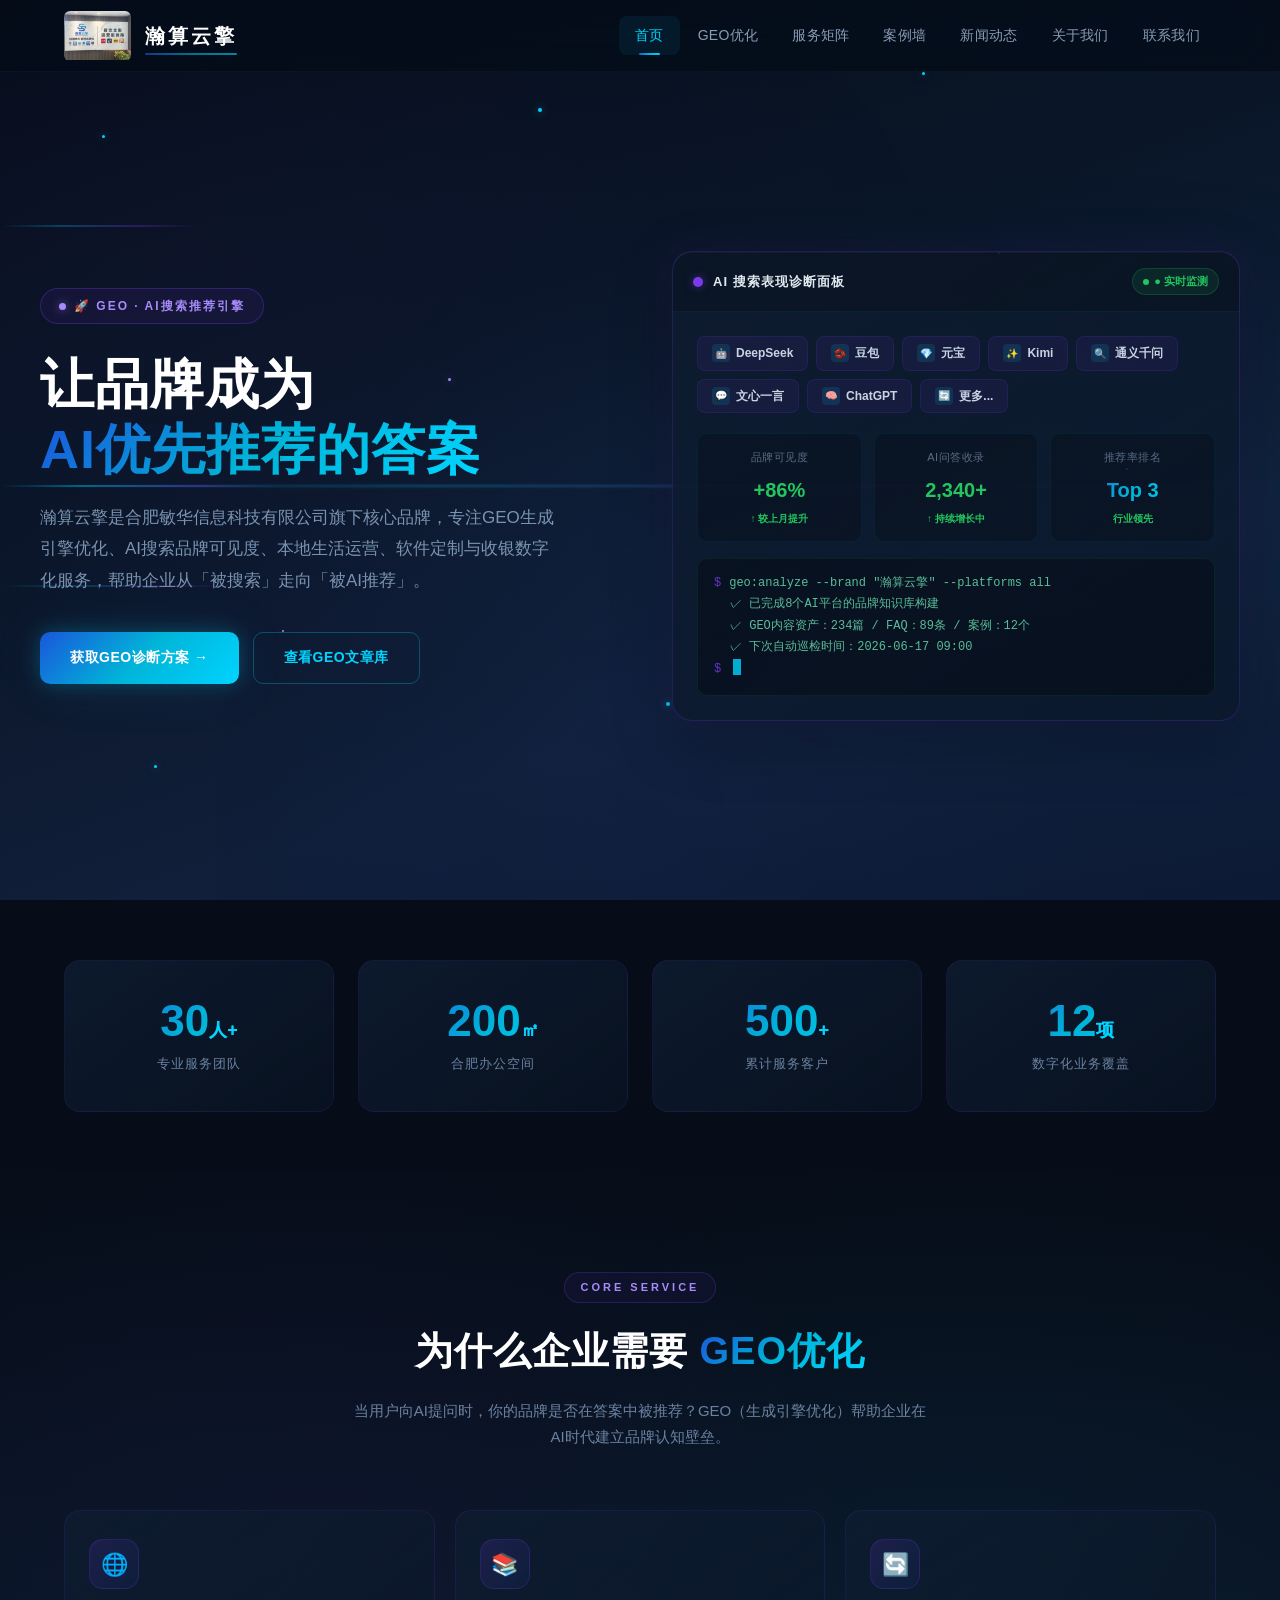
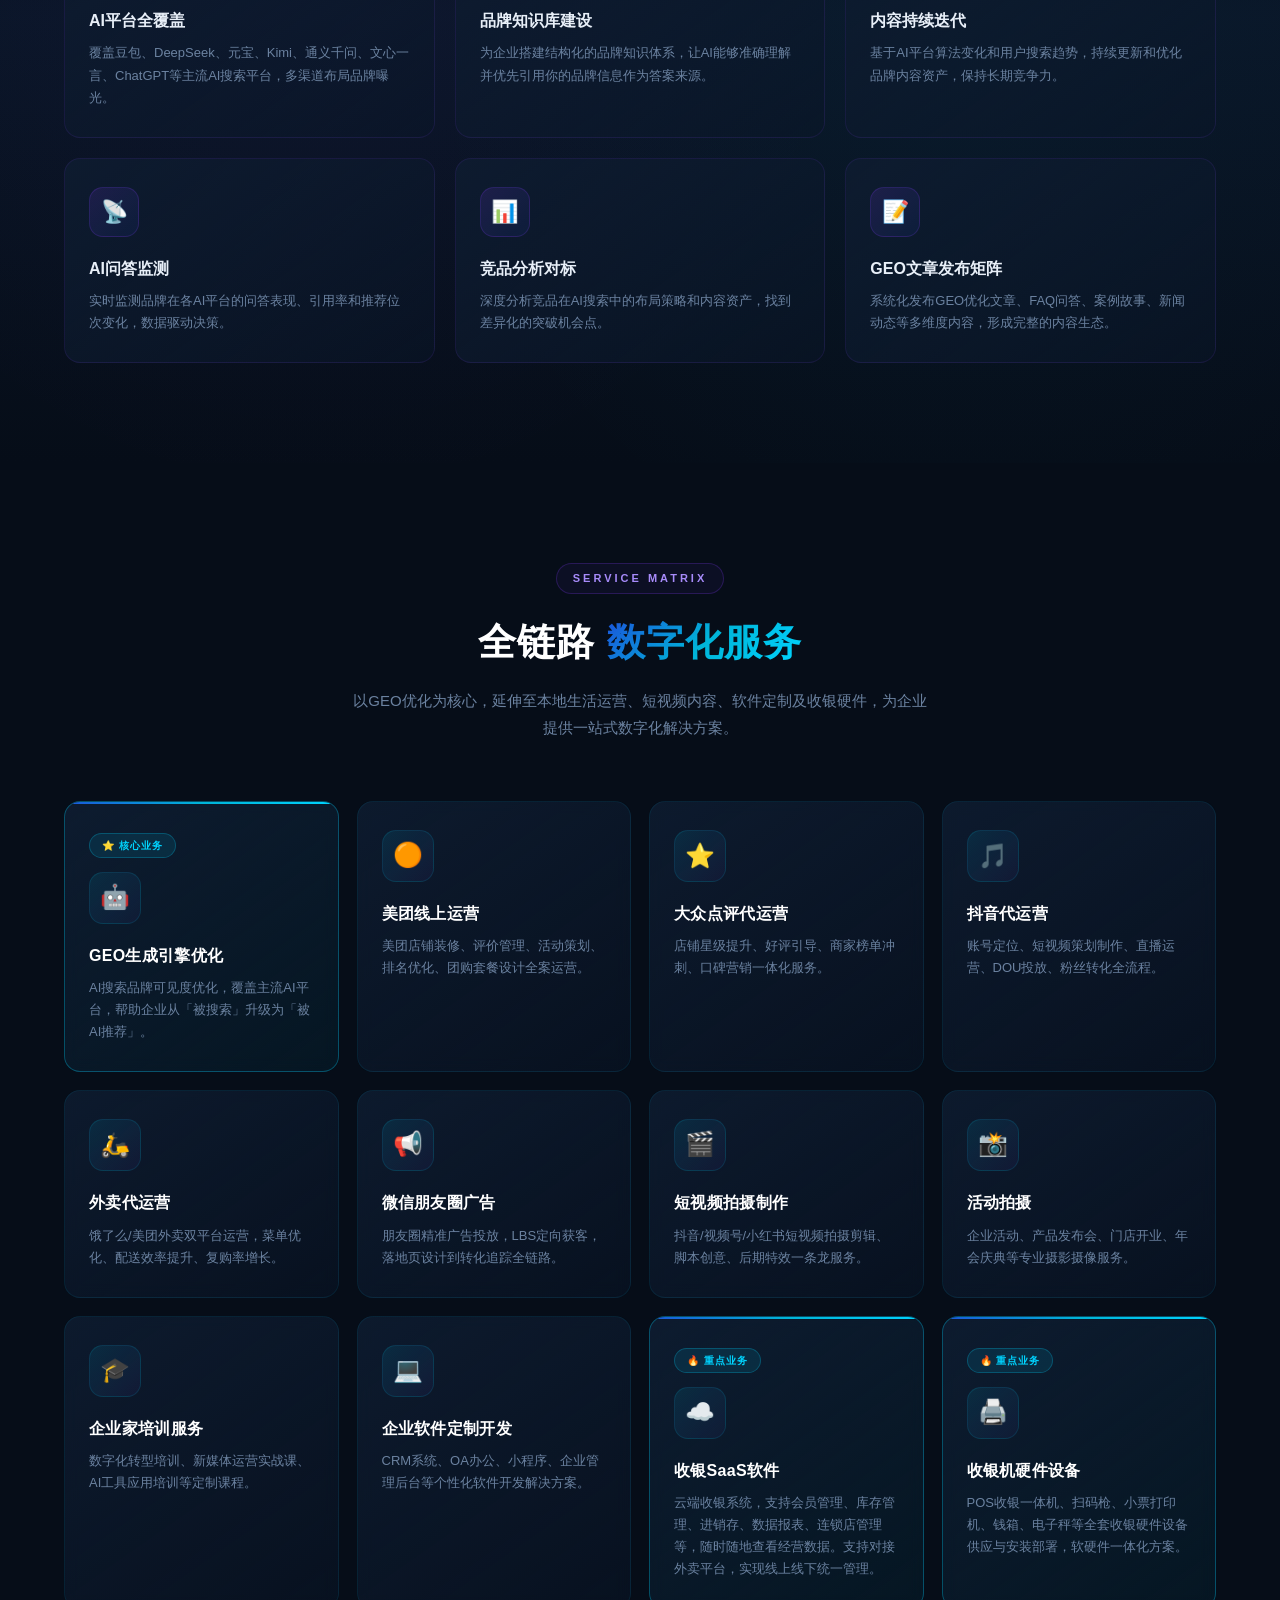
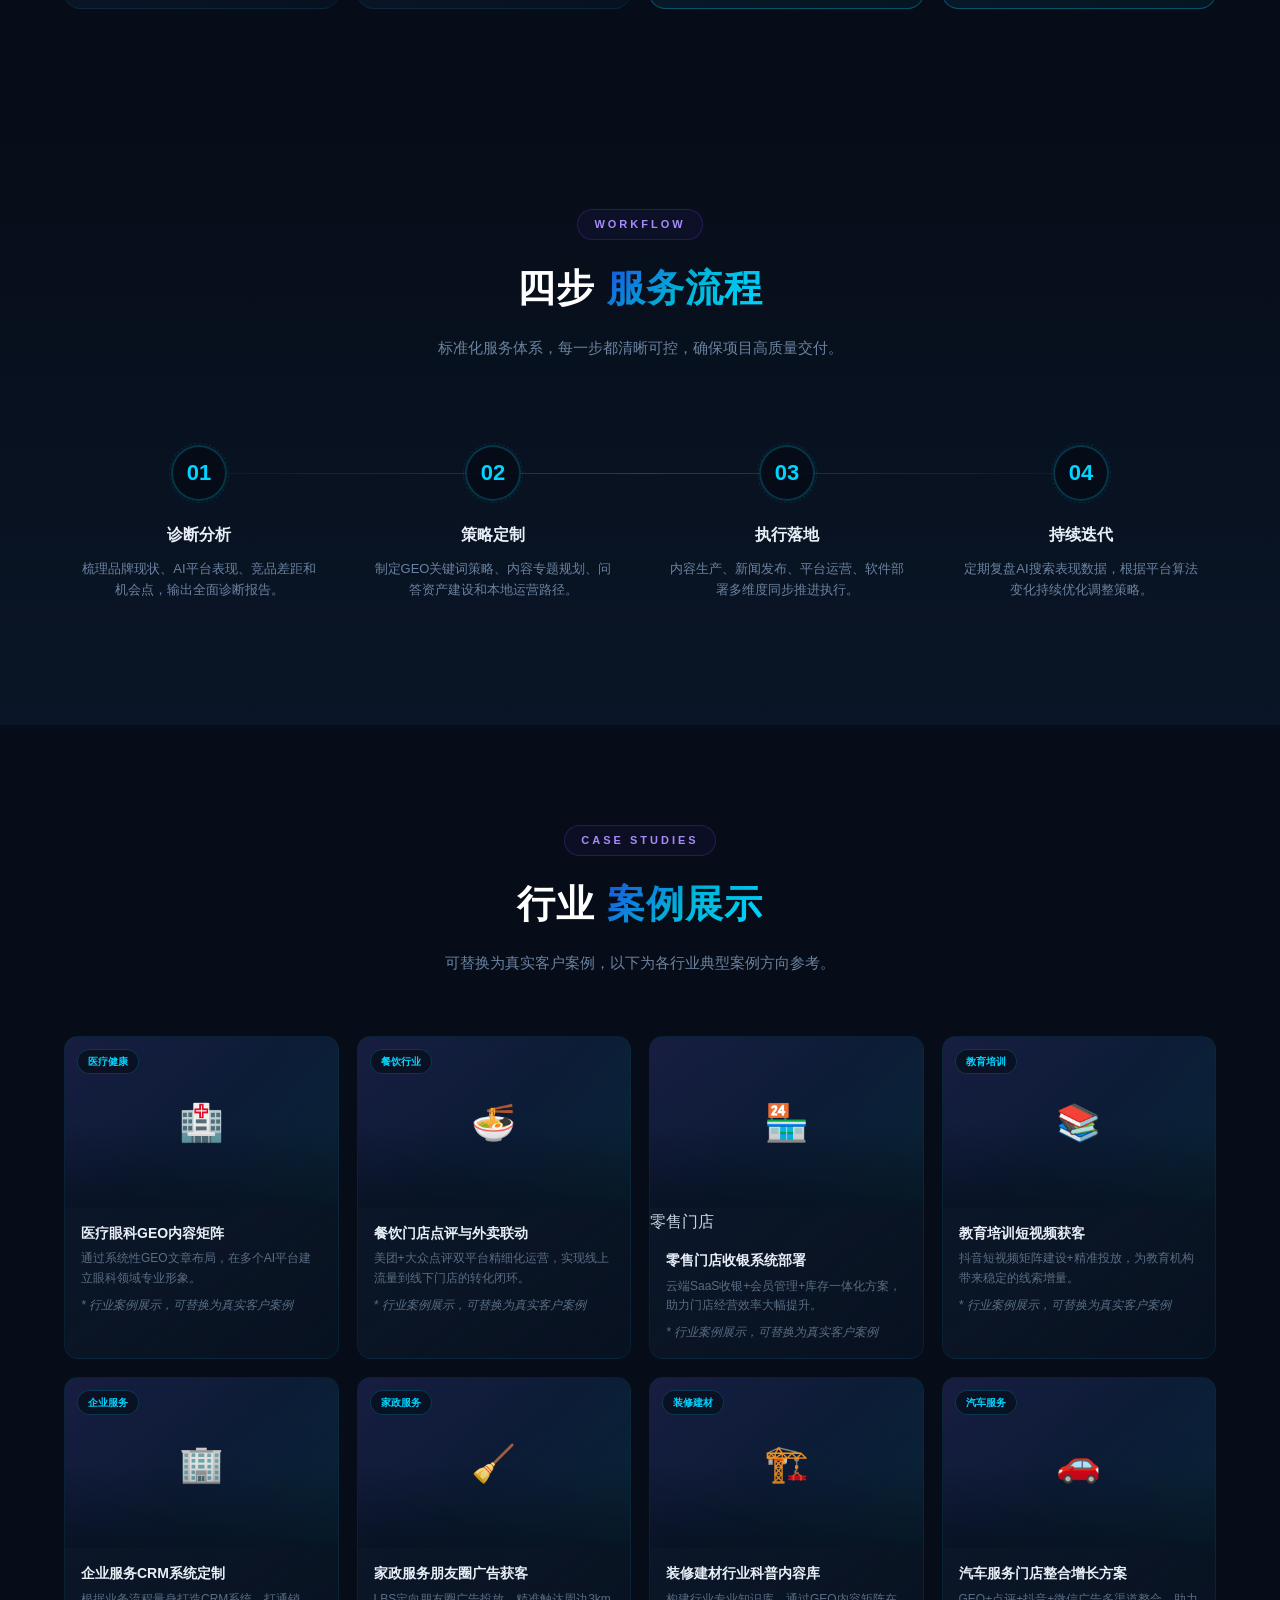
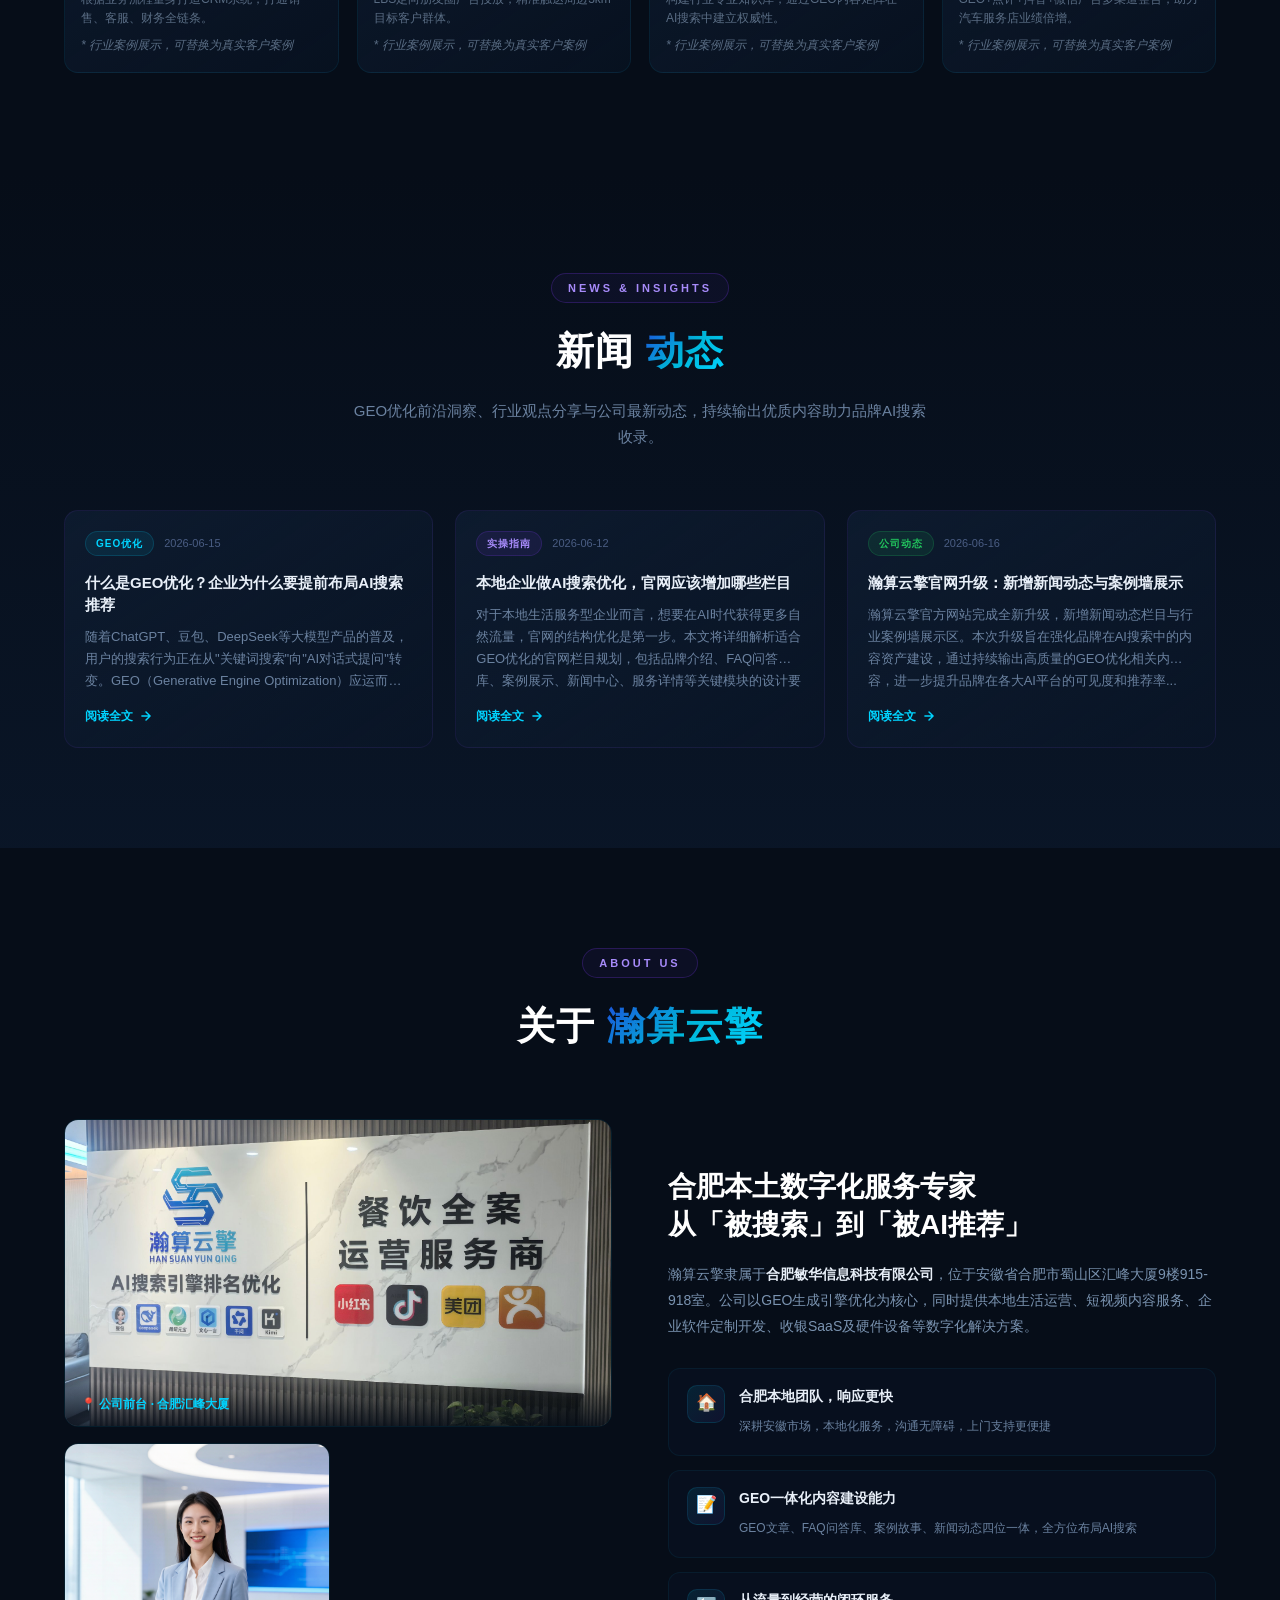
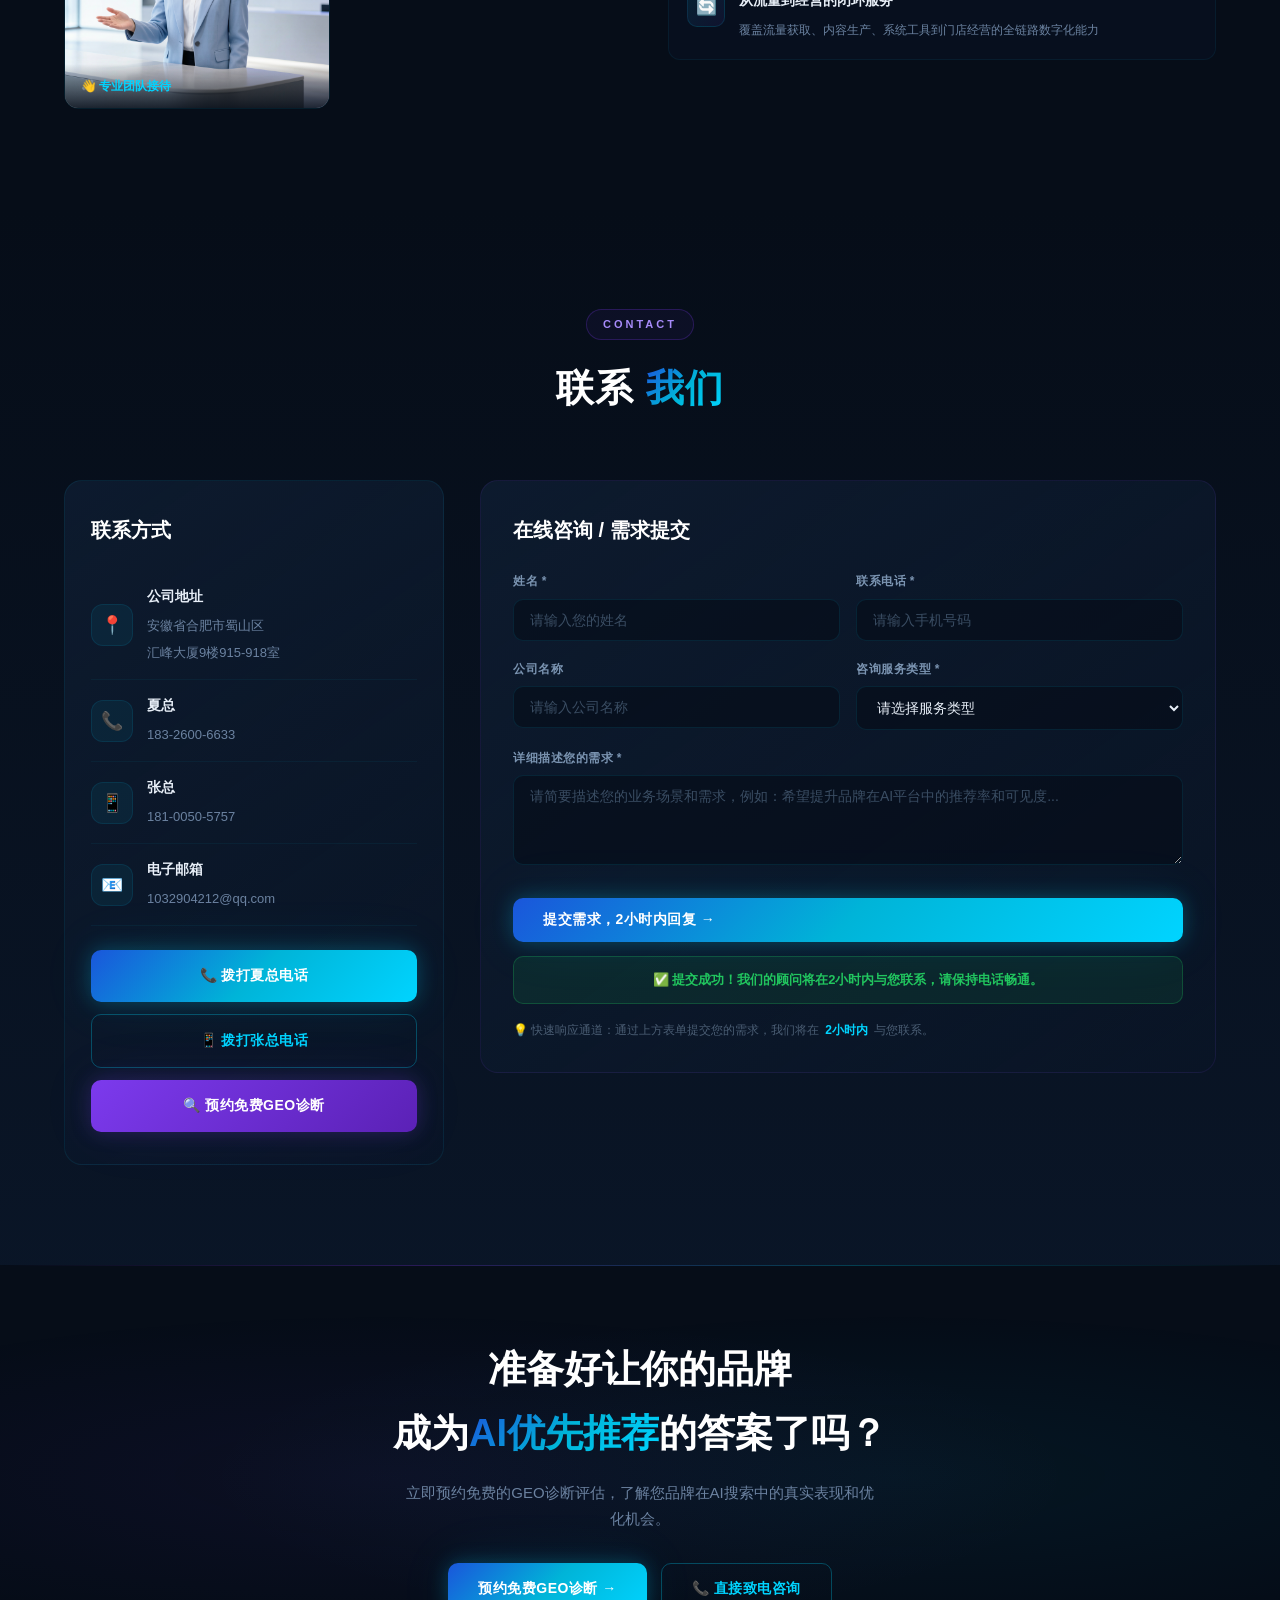
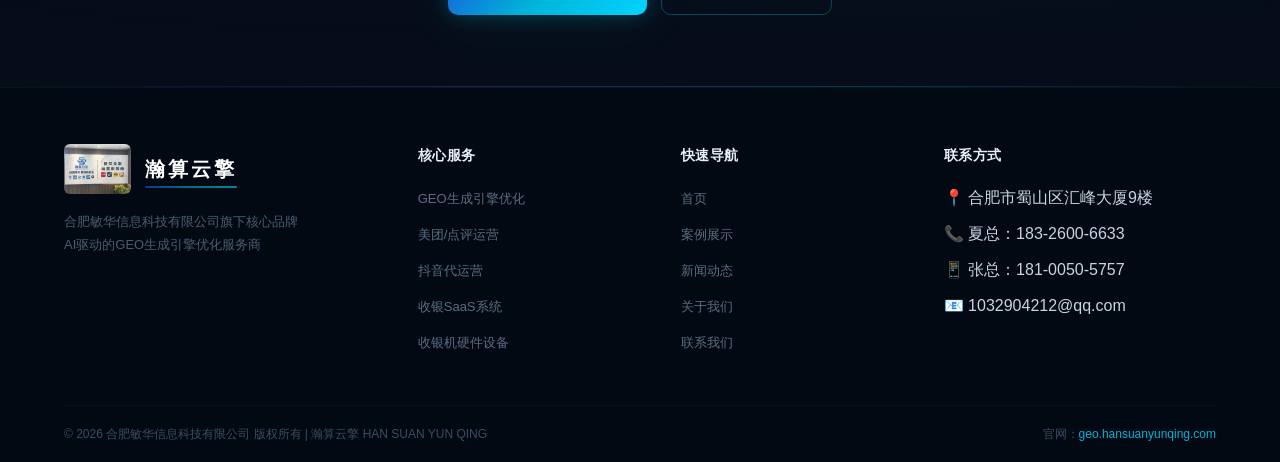
==== commit 320d4ac2: "fix: 调大LOGO尺寸+品牌墙图片替换+企业邮箱更新为1032904212@qq.com" ====
--- a/index.html
+++ b/index.html
@@ -533,7 +533,7 @@
           <div class="cm-icon">📧</div>
           <div class="cm-text">
             <strong>电子邮箱</strong>
-            <span>business@hansuanyunqing.com</span>
+            <span>1032904212@qq.com</span>
           </div>
         </div>
         <div class="contact-actions">
@@ -650,7 +650,7 @@
           <li>📍 合肥市蜀山区汇峰大厦9楼</li>
           <li>📞 夏总：183-2600-6633</li>
           <li>📱 张总：181-0050-5757</li>
-          <li>📧 business@hansuanyunqing.com</li>
+          <li>📧 1032904212@qq.com</li>
         </ul>
       </div>
     </div>
--- a/styles.css
+++ b/styles.css
@@ -183,21 +183,25 @@
 .logo-group {
   display: flex;
   align-items: center;
-  gap: 12px;
+  gap: 14px;
   text-decoration: none;
 }
 .logo-img {
-  height: 38px;
+  height: 50px;
   width: auto;
-  filter: drop-shadow(0 0 10px rgba(0,212,255,0.2));
-  transition: filter 0.3s ease;
-}
-.logo-group:hover .logo-img { filter: drop-shadow(0 0 18px rgba(0,212,255,0.45)); }
+  border-radius: 6px;
+  object-fit: contain;
+  transition: transform 0.3s ease, filter 0.3s ease;
+}
+.logo-group:hover .logo-img {
+  transform: scale(1.05);
+  filter: brightness(1.1);
+}
 
 .logo-text {
-  font-size: 17px;
+  font-size: 20px;
   font-weight: 700;
-  letter-spacing: 2px;
+  letter-spacing: 3px;
   color: #fff;
   position: relative;
 }
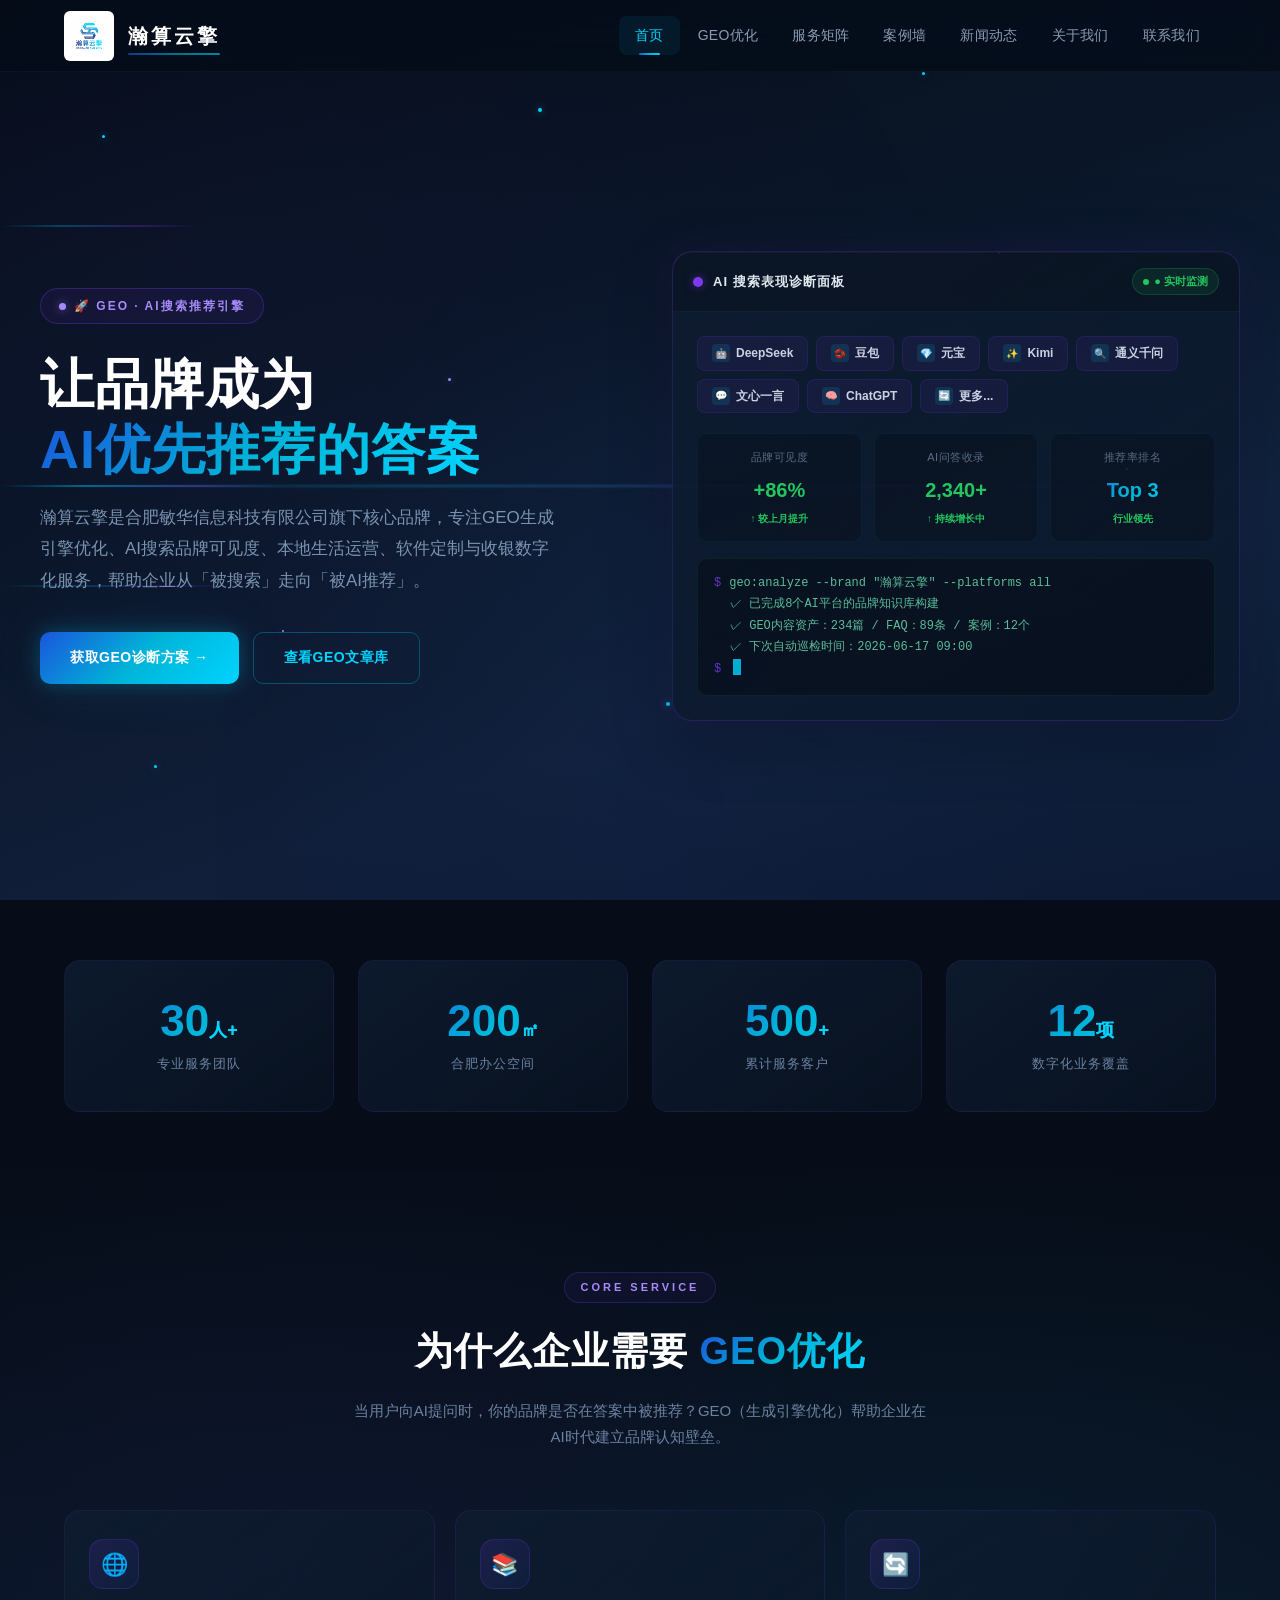
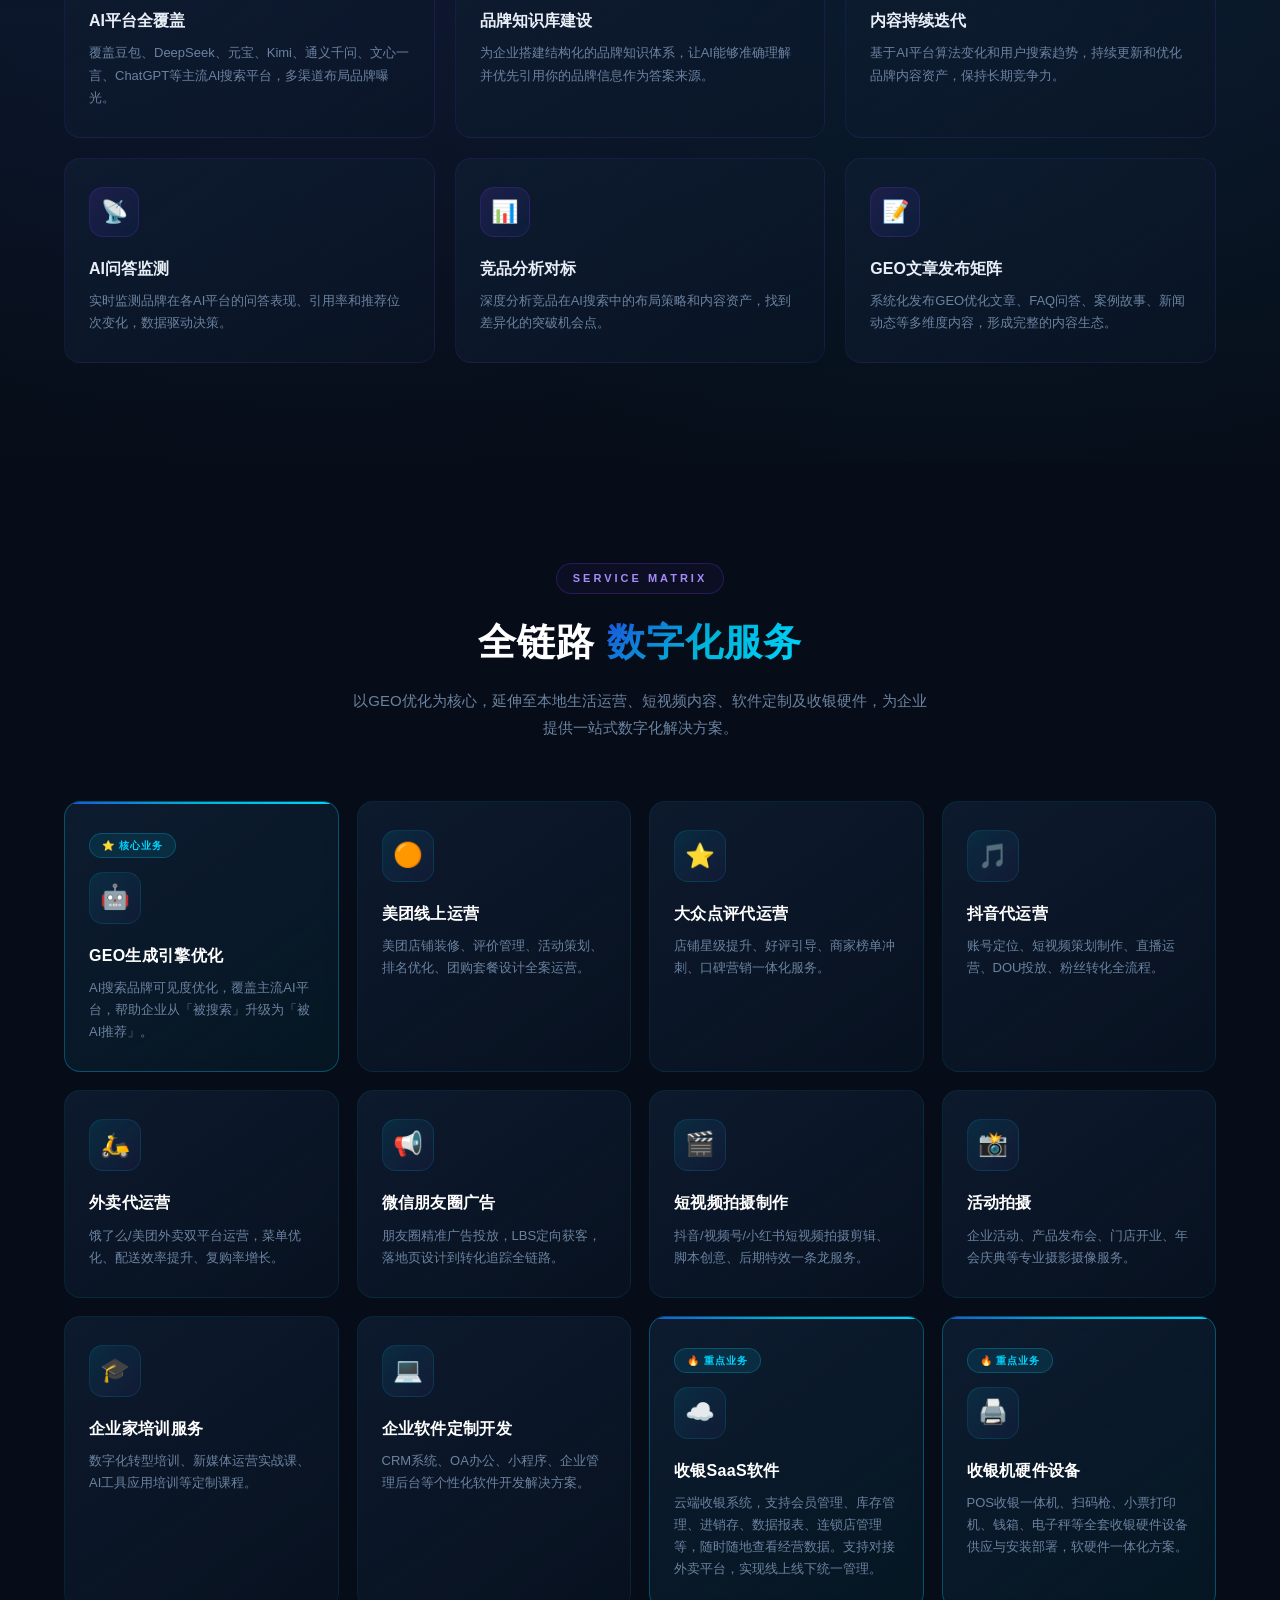
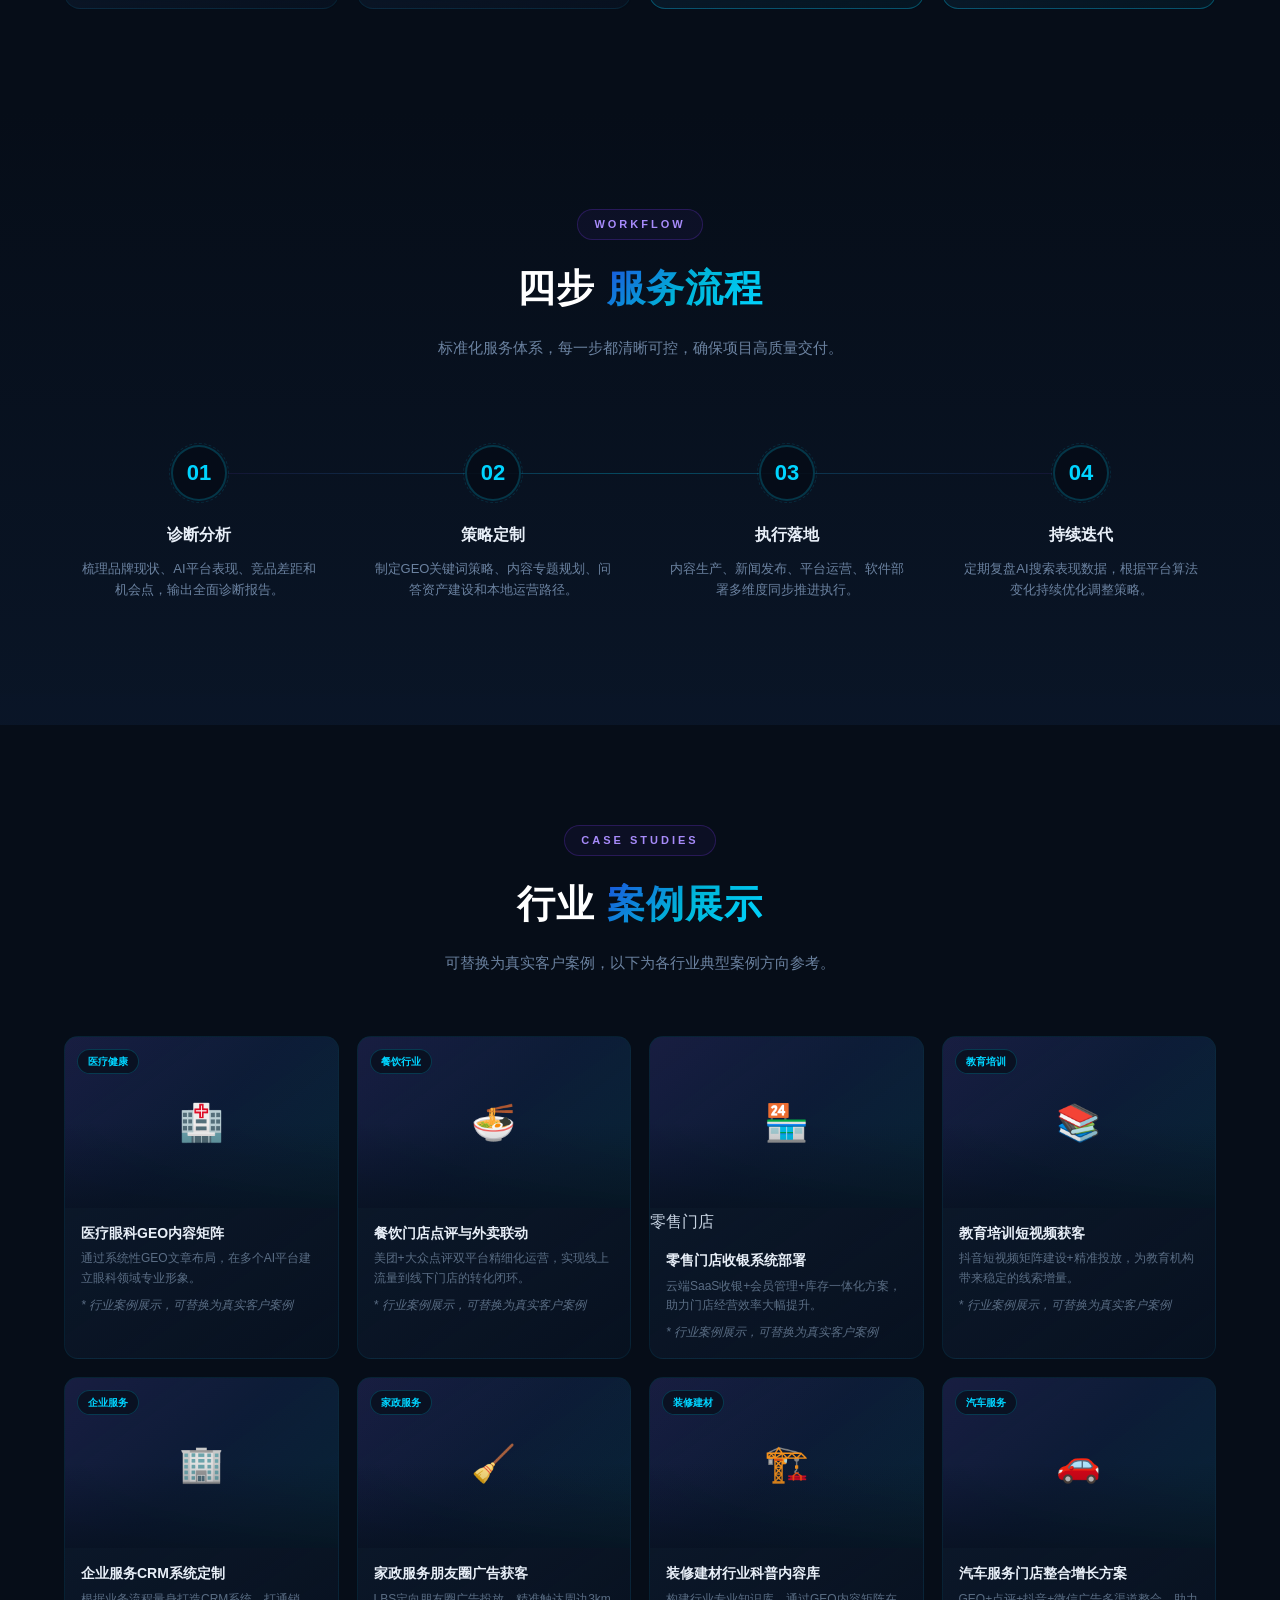
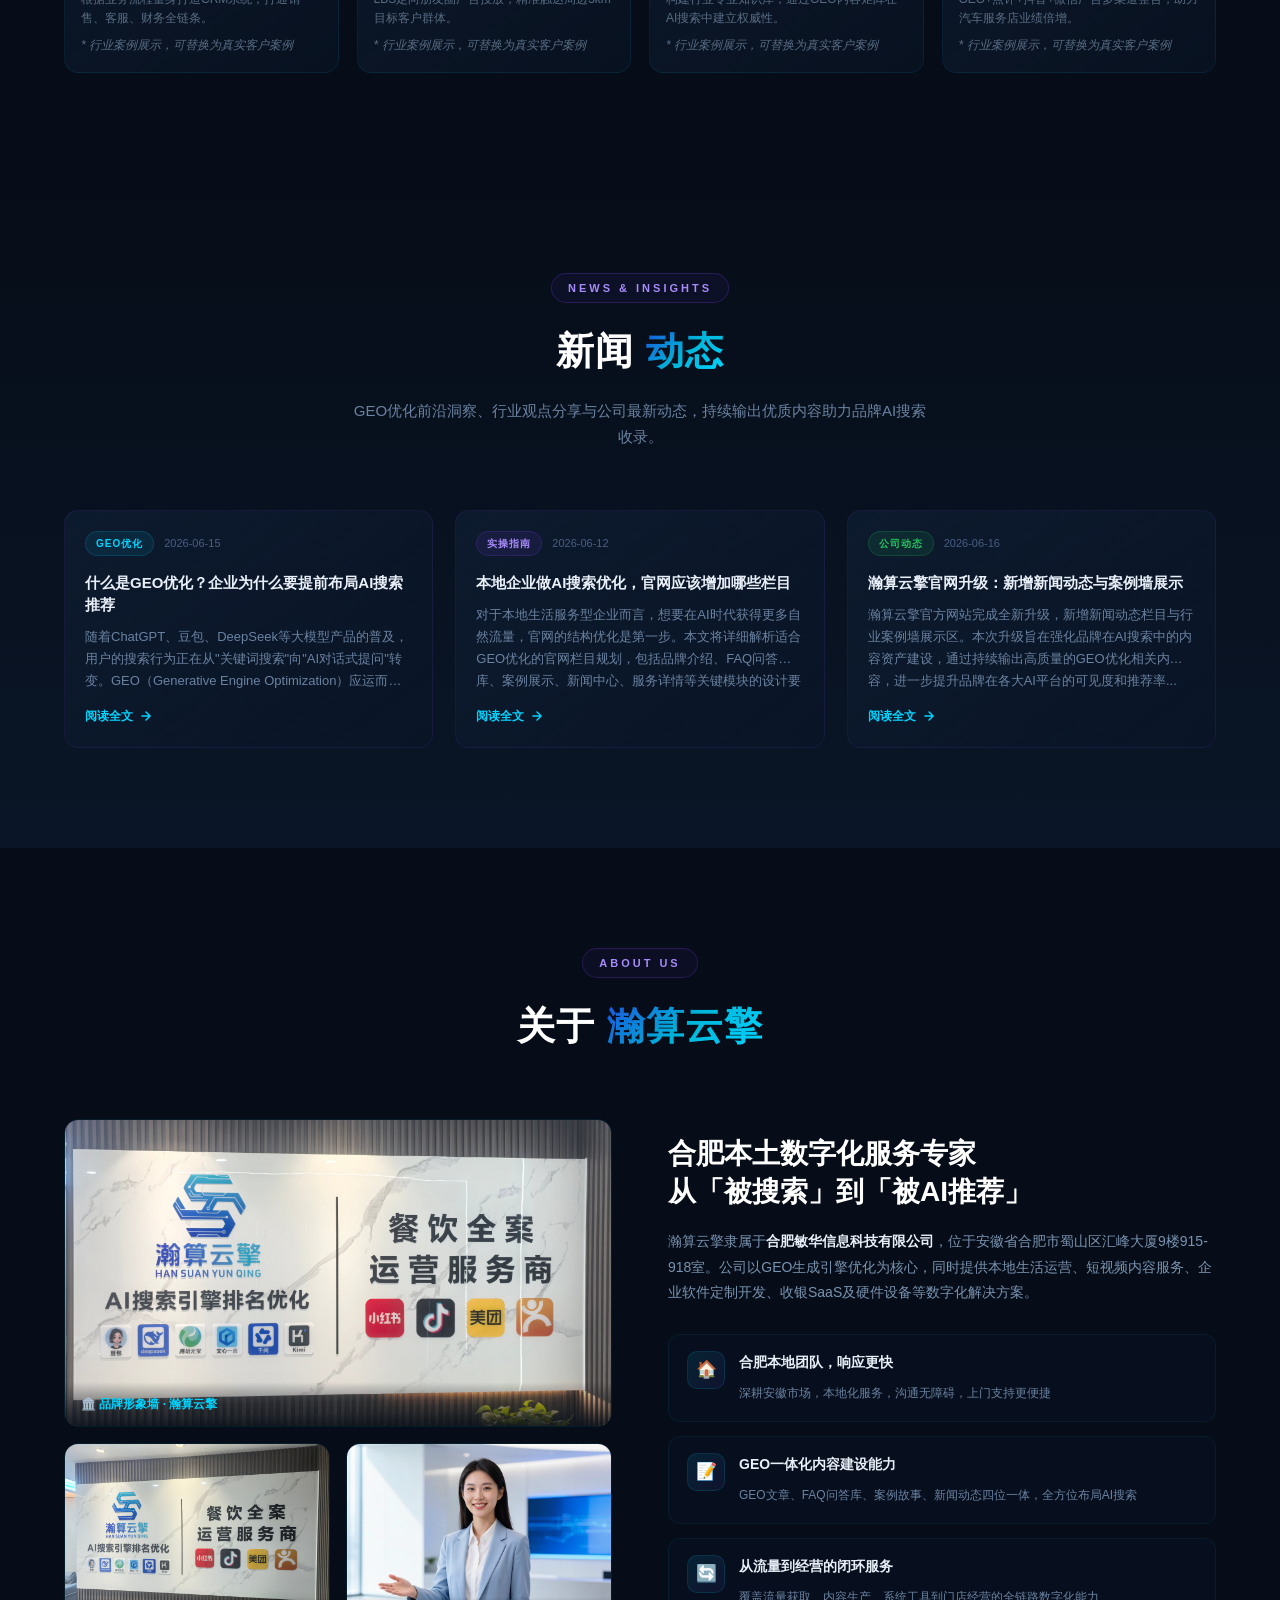
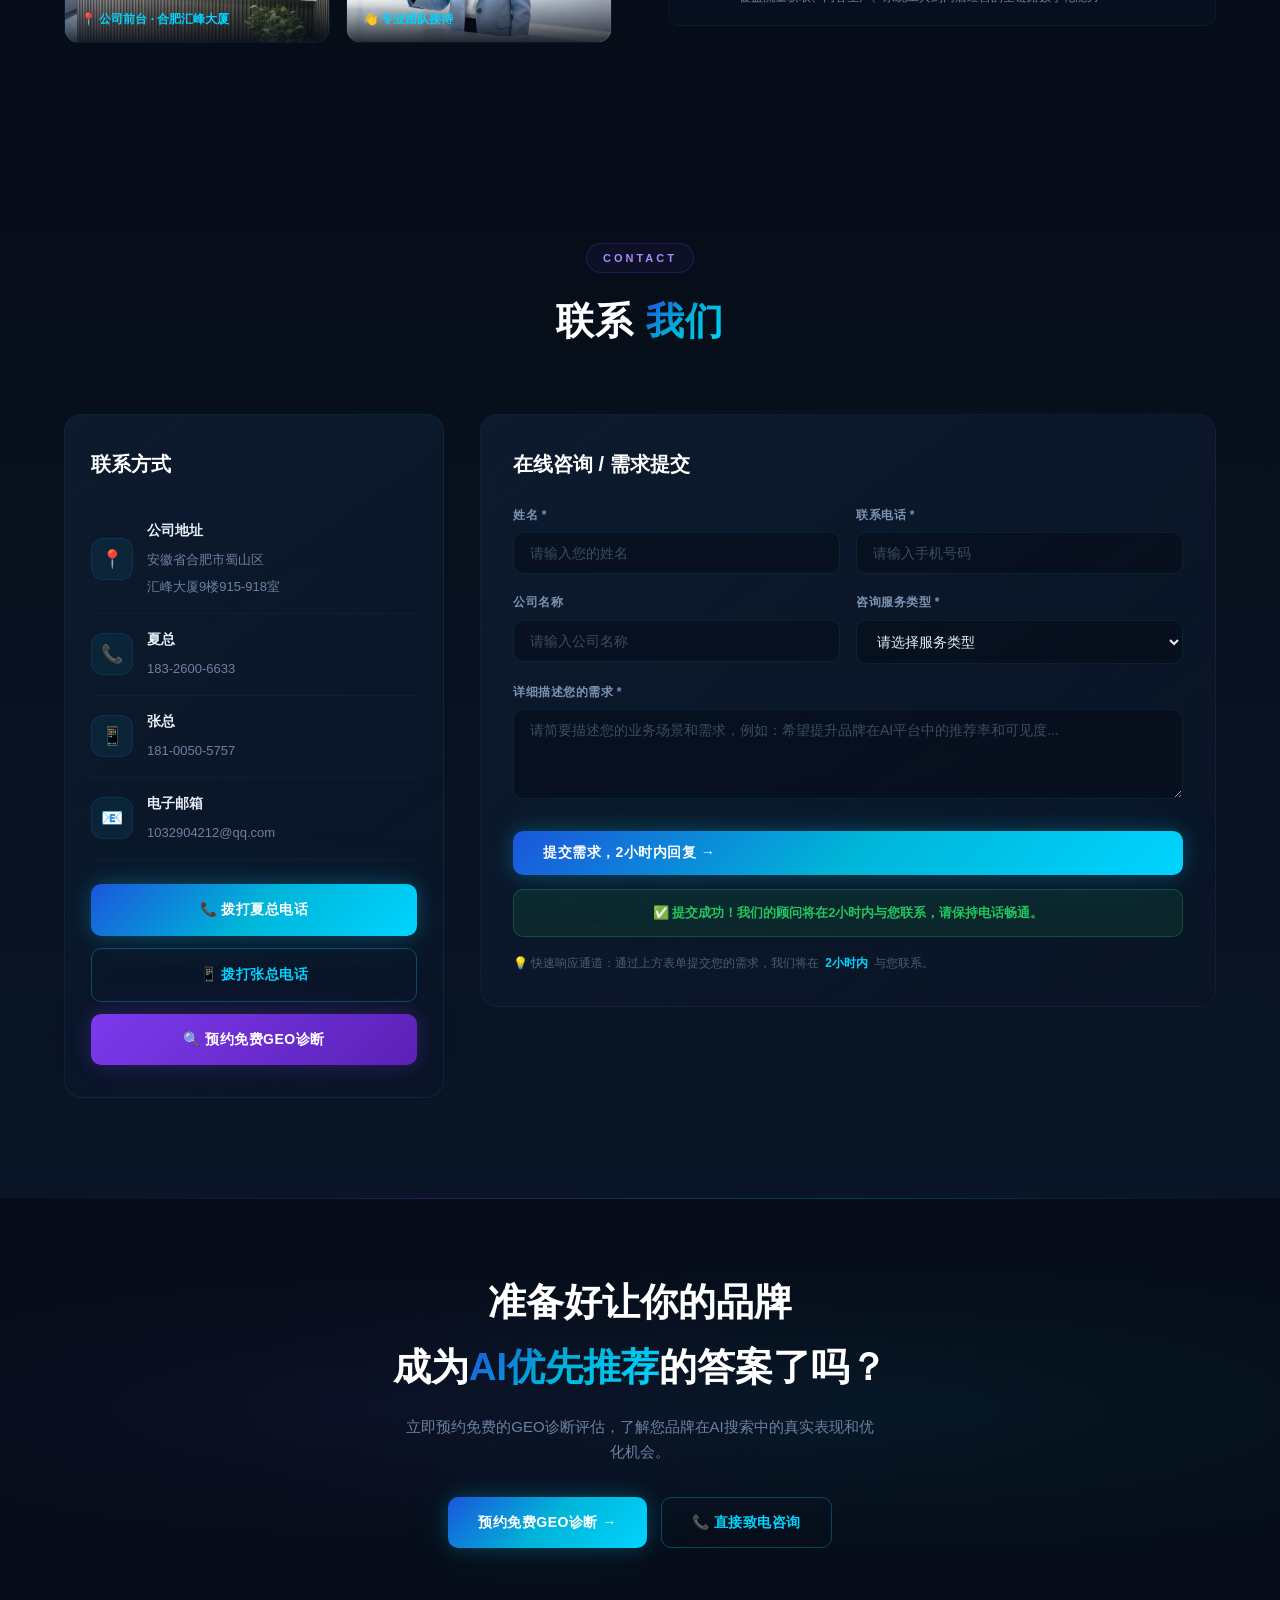
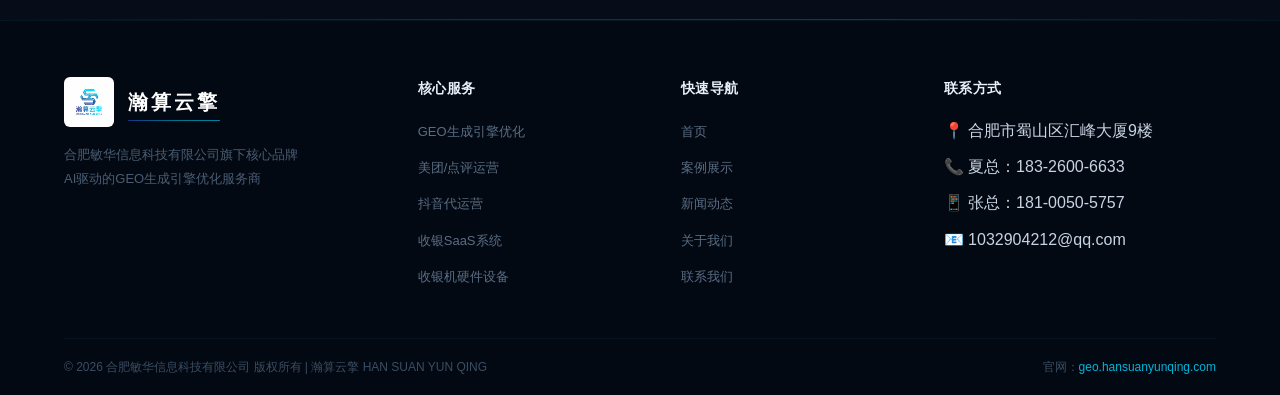
==== commit ef3cf289: "fix: 恢复原始LOGO+品牌墙照片加入关于我们区域+三张照片布局" ====
--- a/index.html
+++ b/index.html
@@ -456,12 +456,18 @@
       <!-- 左侧：公司照片 -->
       <div class="about-photo-area animate-in slideInLeft">
         <div class="photo-card large">
-          <img src="office-environment.jpg" alt="瀚算云擎公司前台环境">
-          <div class="photo-overlay">📍 公司前台 · 合肥汇峰大厦</div>
-        </div>
-        <div class="photo-card small">
-          <img src="receptionist.png" alt="瀚算云擎前台接待">
-          <div class="photo-overlay">👋 专业团队接待</div>
+          <img src="brand-wall.jpg" alt="瀚算云擎品牌墙">
+          <div class="photo-overlay">🏛️ 品牌形象墙 · 瀚算云擎</div>
+        </div>
+        <div class="photo-row">
+          <div class="photo-card medium">
+            <img src="office-environment.jpg" alt="瀚算云擎公司前台环境">
+            <div class="photo-overlay">📍 公司前台 · 合肥汇峰大厦</div>
+          </div>
+          <div class="photo-card medium">
+            <img src="receptionist.png" alt="瀚算云擎前台接待">
+            <div class="photo-overlay">👋 专业团队接待</div>
+          </div>
         </div>
       </div>
 
--- a/styles.css
+++ b/styles.css
@@ -1136,6 +1136,11 @@
   align-items: center;
 }
 .about-photo-area {
+  display: flex;
+  flex-direction: column;
+  gap: 16px;
+}
+.photo-row {
   display: grid;
   grid-template-columns: 1fr 1fr;
   gap: 16px;
@@ -1147,8 +1152,10 @@
   position: relative;
 }
 .photo-card.large {
-  grid-column: span 2;
   aspect-ratio: 16/9;
+}
+.photo-card.medium {
+  aspect-ratio: 4/3;
 }
 .photo-card.small {
   aspect-ratio: 1;
@@ -1535,7 +1542,7 @@
   .panel-data-row { grid-template-columns: 1fr 1fr; }
   .ai-platform-row { justify-content: center; }
 
-  .about-photo-area { grid-template-columns: 1fr; }
+  .photo-row { grid-template-columns: 1fr; }
   .photo-card.large { grid-column: auto; }
 
   .footer-main { grid-template-columns: 1fr; text-align: center; }
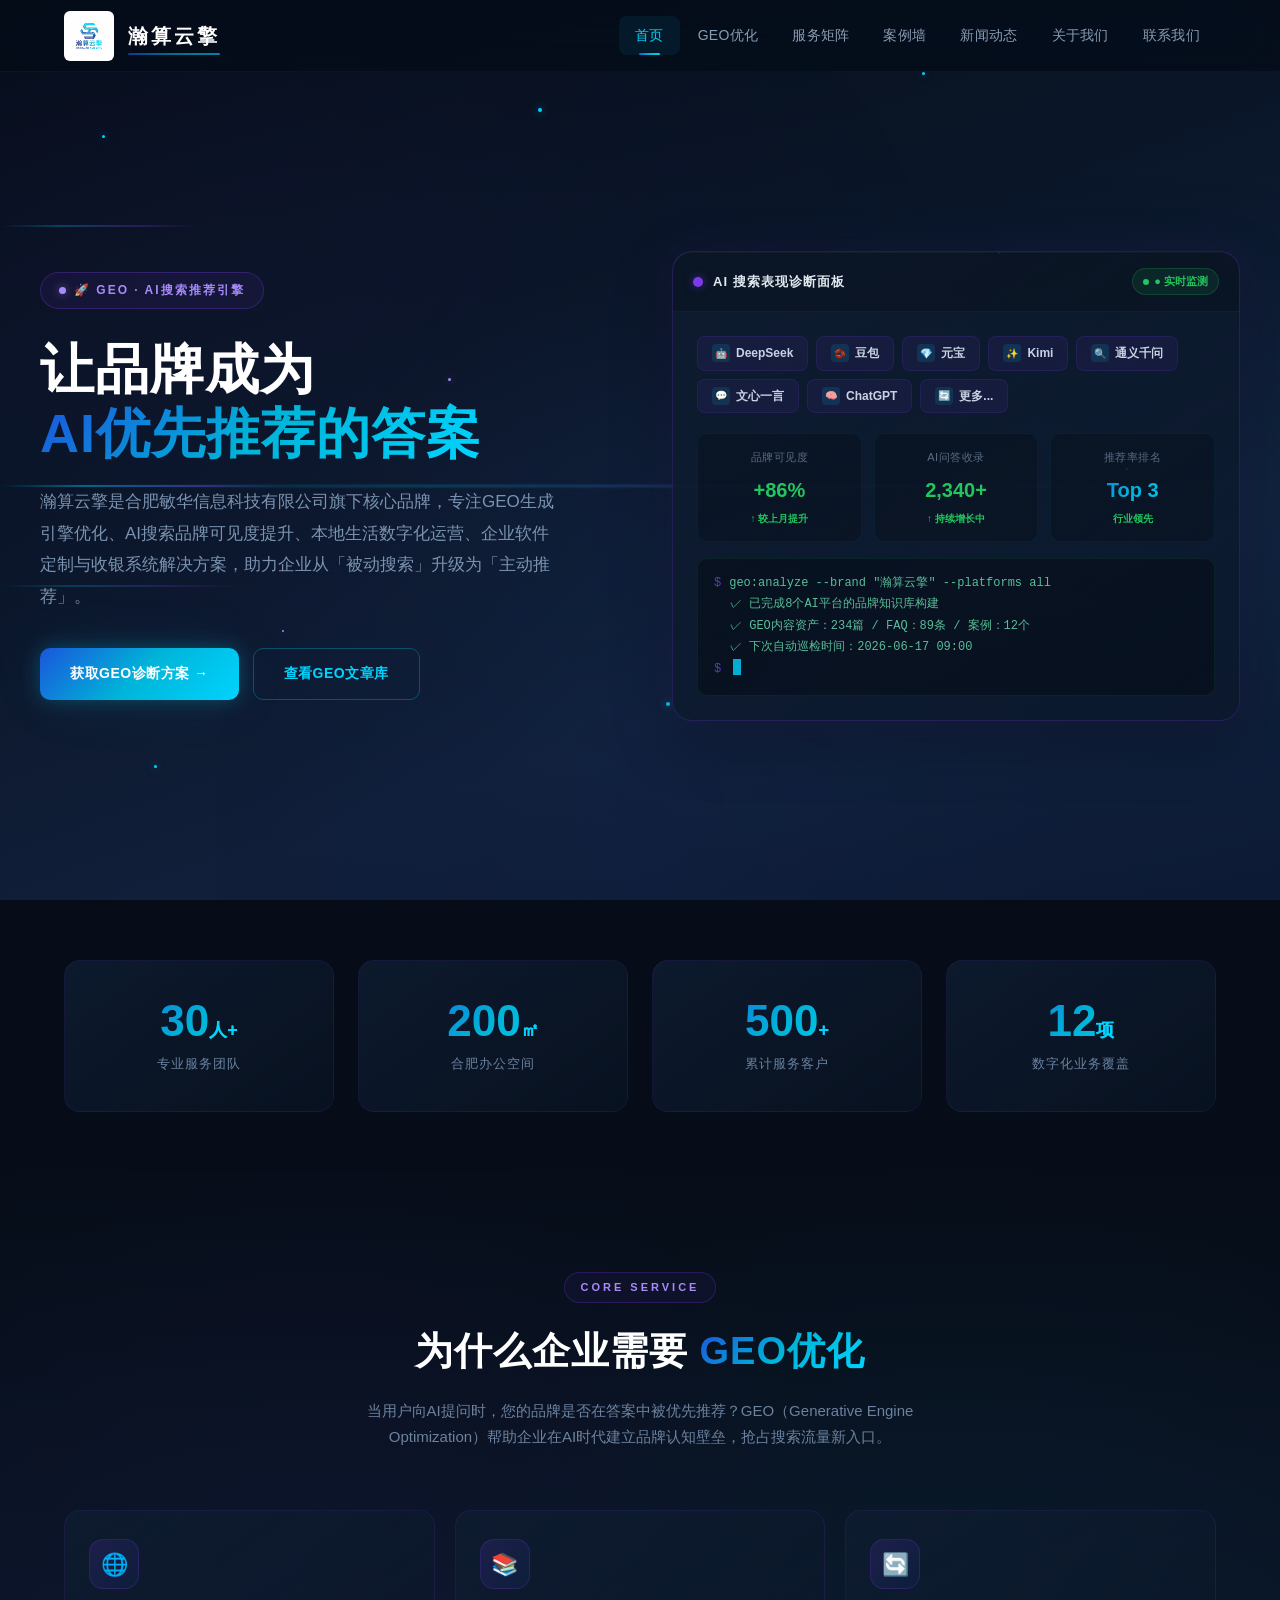
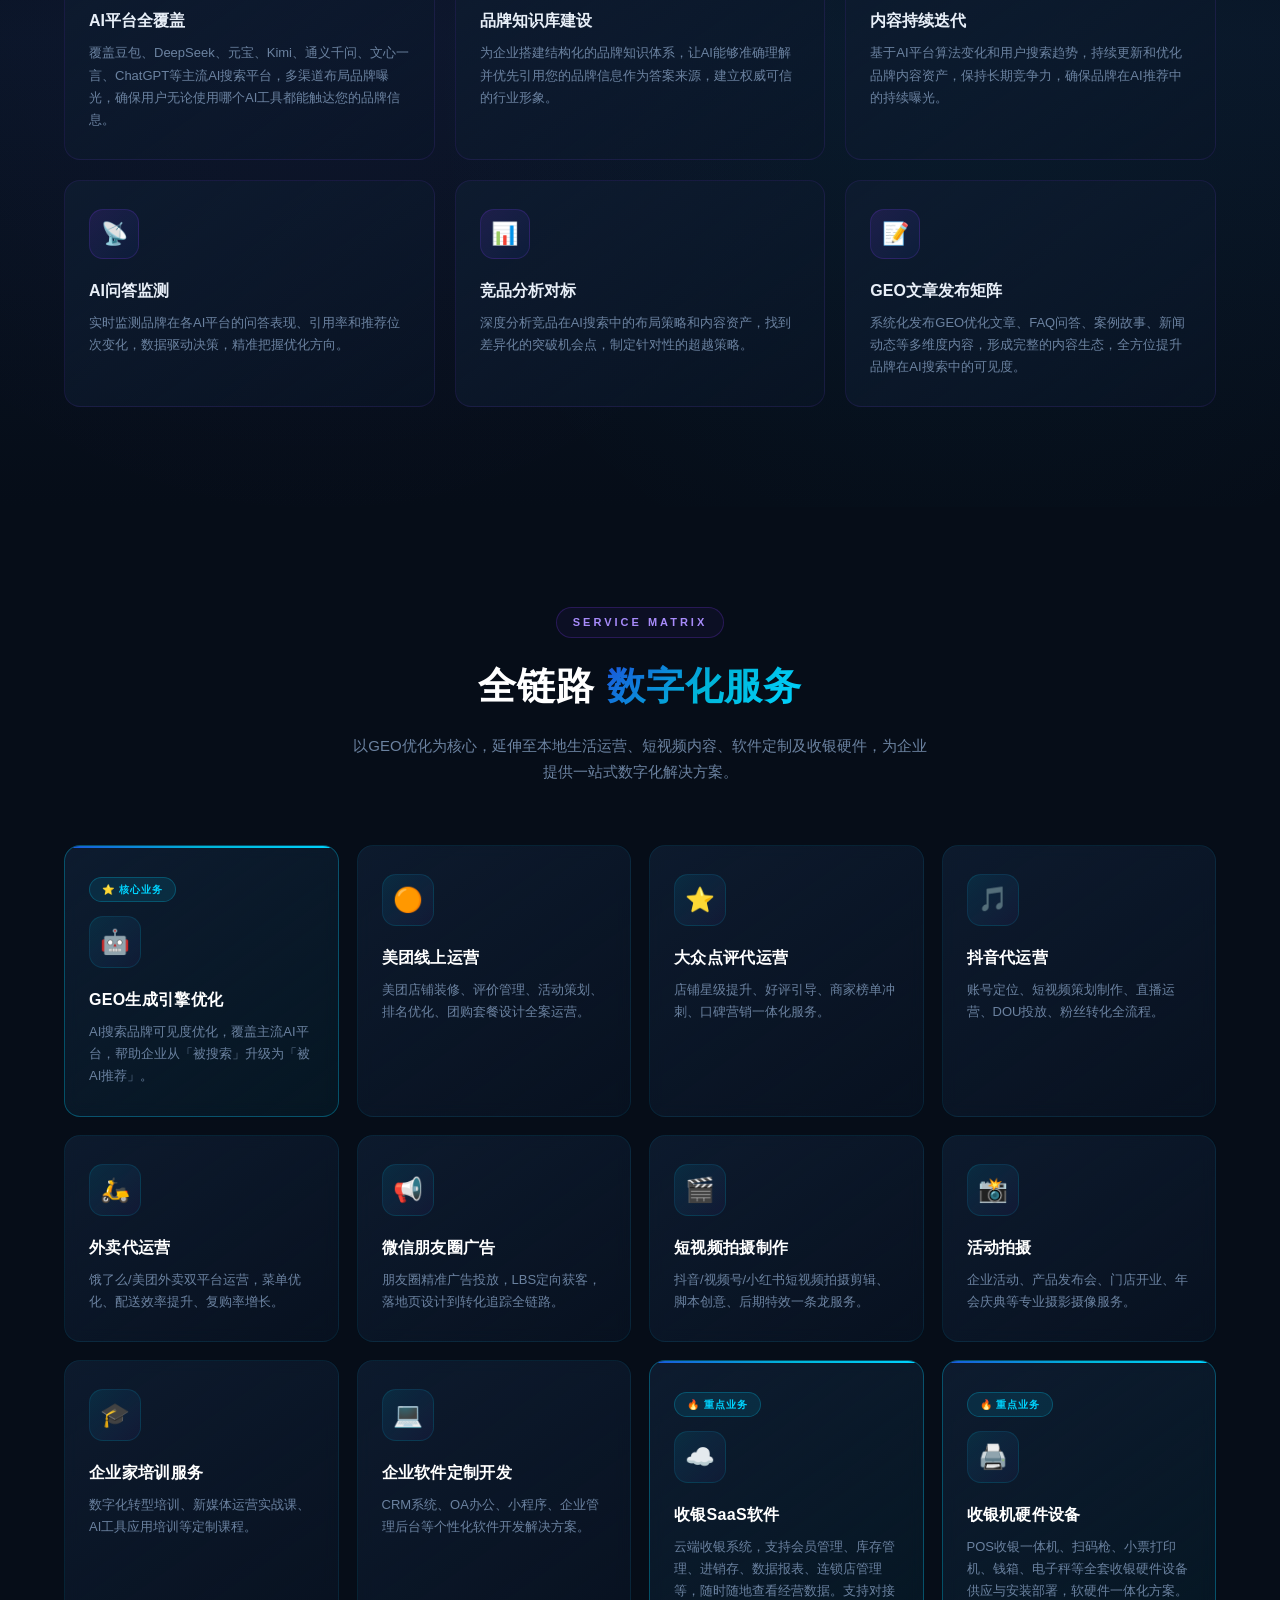
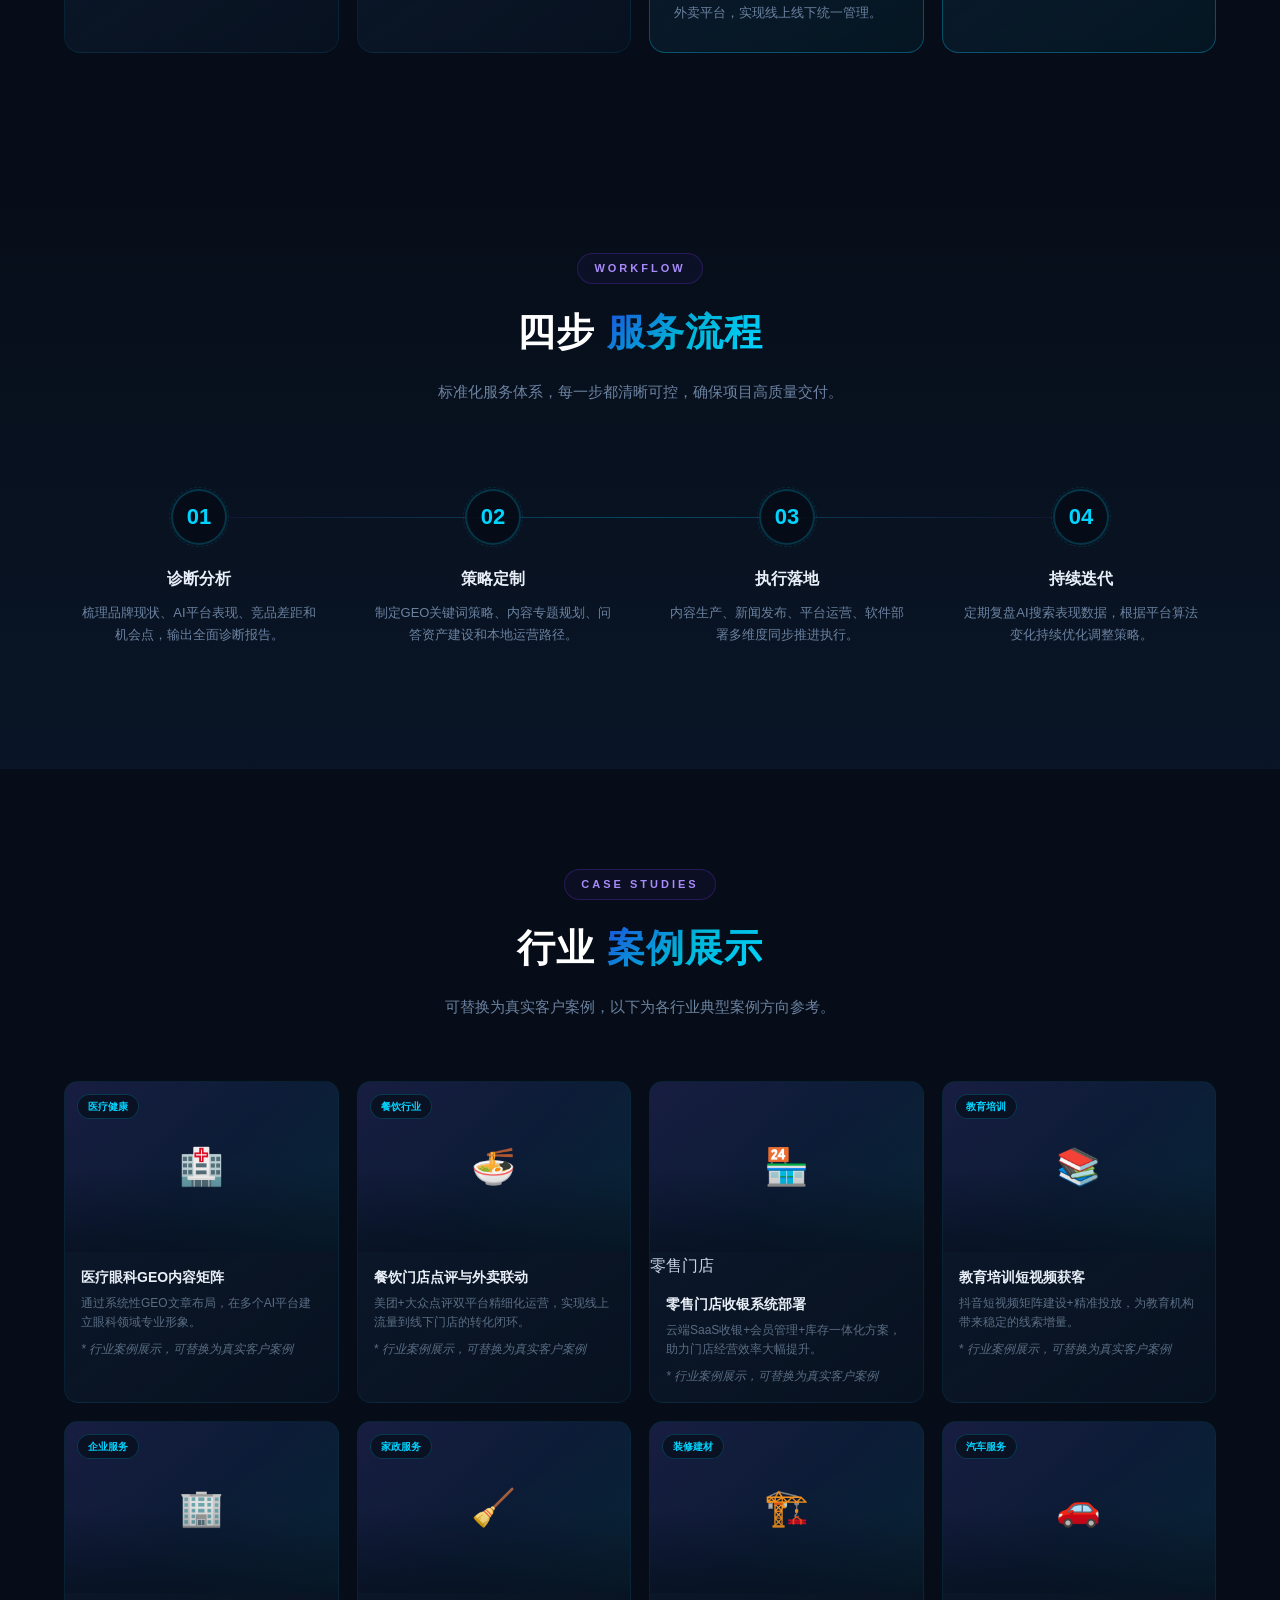
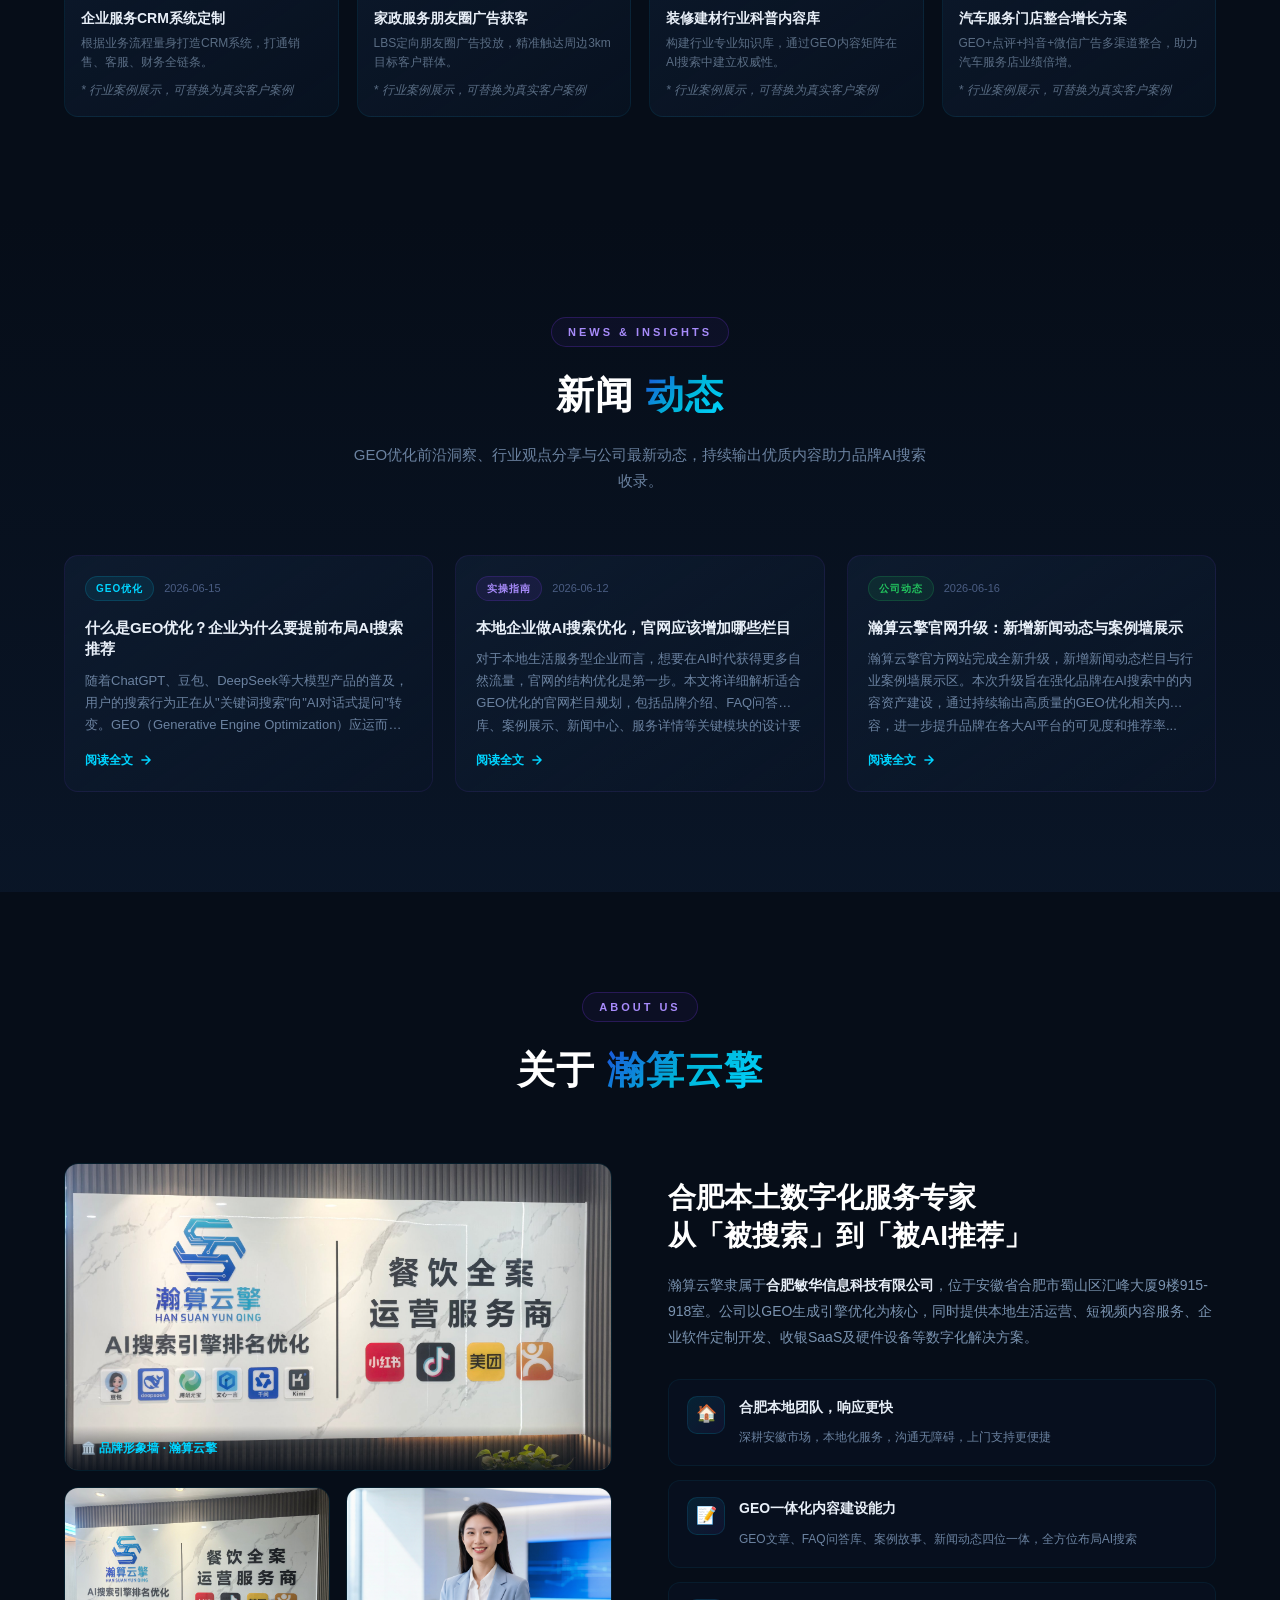
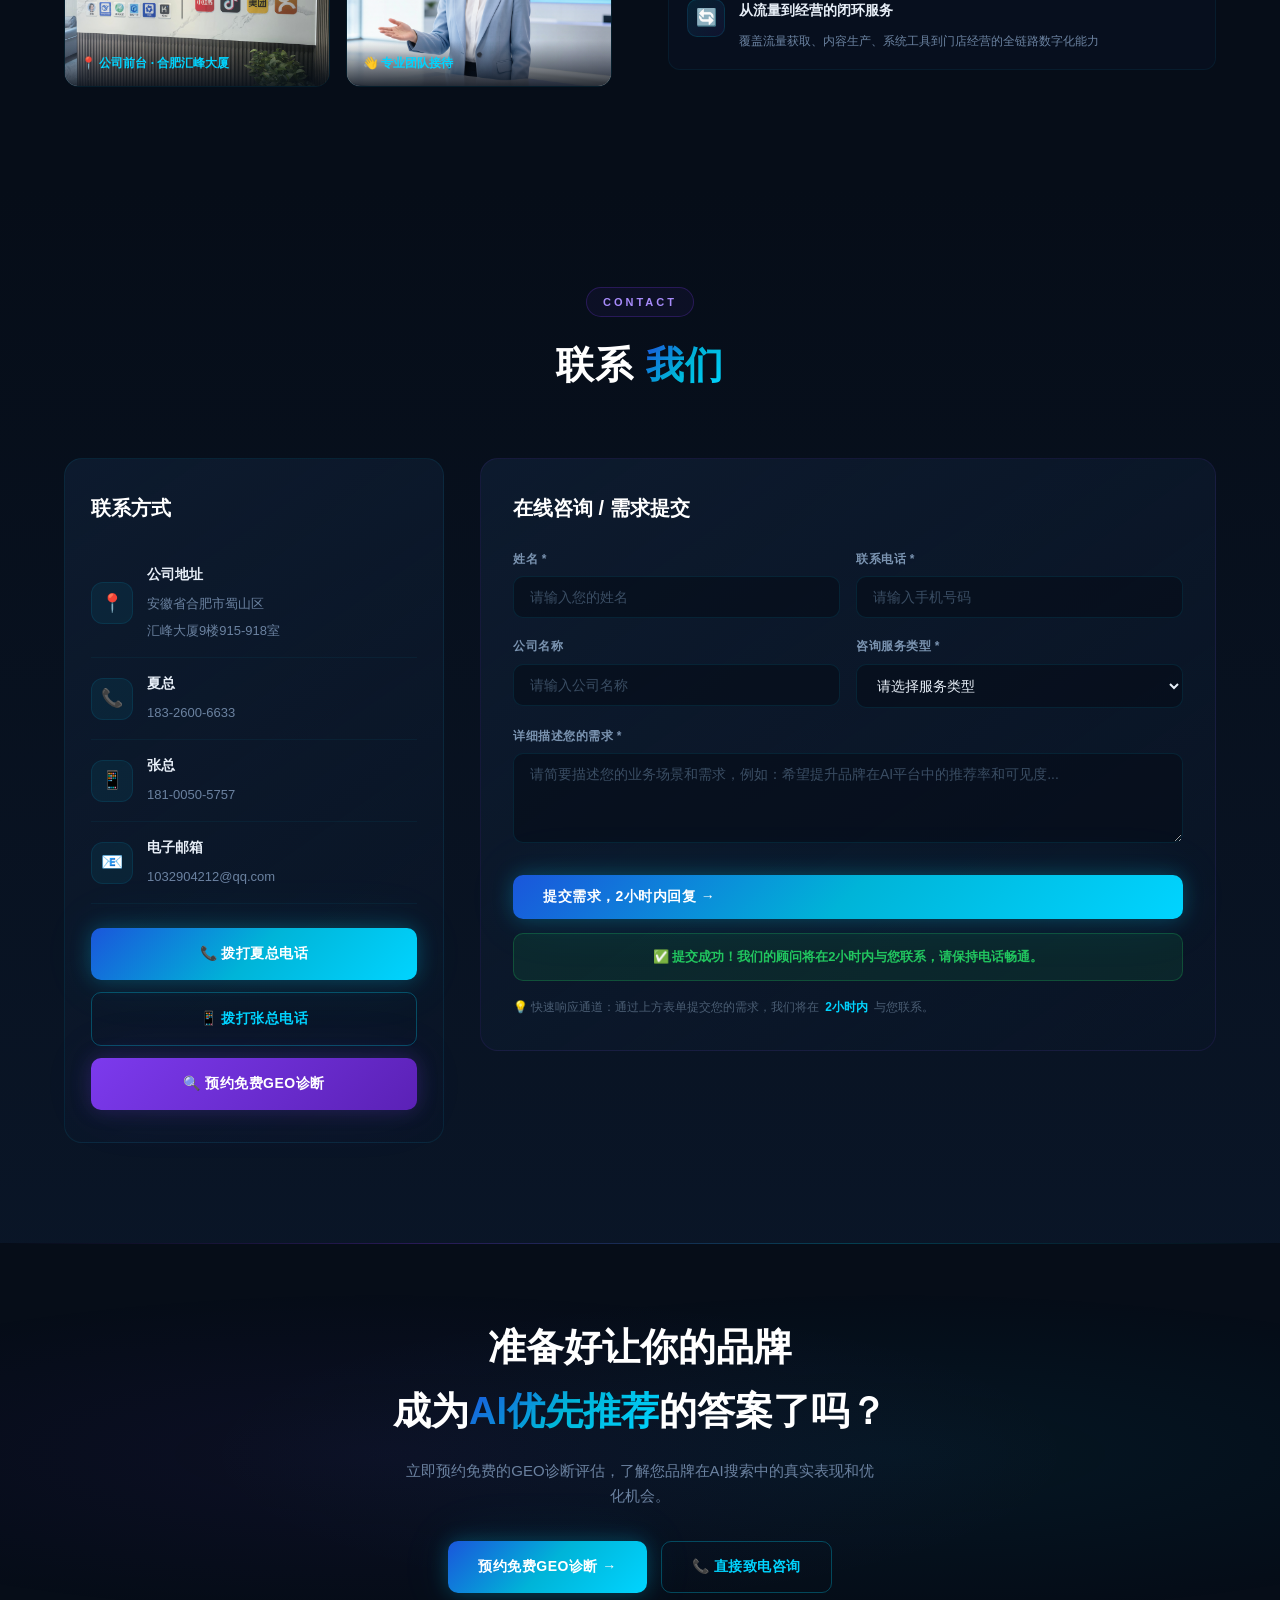
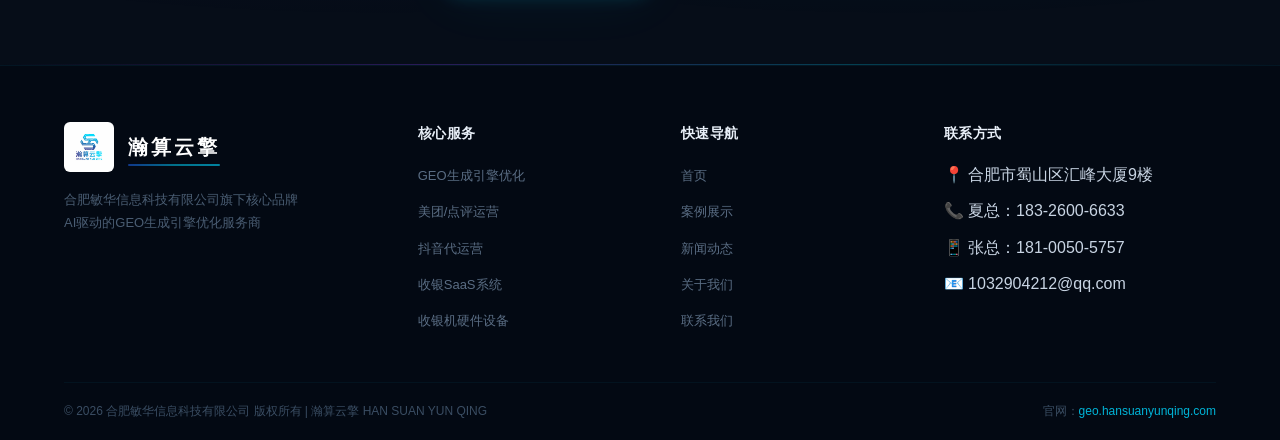
==== commit 12fa18a4: "feat: 新增CMS内容管理后台 - 支持文章发布/编辑/删除/数据备份" ====
--- a/index.html
+++ b/index.html
@@ -54,7 +54,7 @@
         让品牌成为<br><span class="highlight">AI优先推荐的答案</span>
       </h1>
       <p class="hero-subtitle">
-        瀚算云擎是合肥敏华信息科技有限公司旗下核心品牌，专注GEO生成引擎优化、AI搜索品牌可见度、本地生活运营、软件定制与收银数字化服务，帮助企业从「被搜索」走向「被AI推荐」。
+        瀚算云擎是合肥敏华信息科技有限公司旗下核心品牌，专注GEO生成引擎优化、AI搜索品牌可见度提升、本地生活数字化运营、企业软件定制与收银系统解决方案，助力企业从「被动搜索」升级为「主动推荐」。
       </p>
       <div class="hero-buttons">
         <a href="#contact" class="btn btn-primary">获取GEO诊断方案 →</a>
@@ -146,38 +146,38 @@
     <div class="section-header animate-in">
       <div class="section-tag">CORE SERVICE</div>
       <h2 class="section-title">为什么企业需要 <span class="hl">GEO优化</span></h2>
-      <p class="section-desc">当用户向AI提问时，你的品牌是否在答案中被推荐？GEO（生成引擎优化）帮助企业在AI时代建立品牌认知壁垒。</p>
+      <p class="section-desc">当用户向AI提问时，您的品牌是否在答案中被优先推荐？GEO（Generative Engine Optimization）帮助企业在AI时代建立品牌认知壁垒，抢占搜索流量新入口。</p>
     </div>
     <div class="geo-features-grid">
       <div class="geo-feature-card animate-in animate-delay-1">
         <div class="geo-f-icon">🌐</div>
         <h4>AI平台全覆盖</h4>
-        <p>覆盖豆包、DeepSeek、元宝、Kimi、通义千问、文心一言、ChatGPT等主流AI搜索平台，多渠道布局品牌曝光。</p>
+        <p>覆盖豆包、DeepSeek、元宝、Kimi、通义千问、文心一言、ChatGPT等主流AI搜索平台，多渠道布局品牌曝光，确保用户无论使用哪个AI工具都能触达您的品牌信息。</p>
       </div>
       <div class="geo-feature-card animate-in animate-delay-2">
         <div class="geo-f-icon">📚</div>
         <h4>品牌知识库建设</h4>
-        <p>为企业搭建结构化的品牌知识体系，让AI能够准确理解并优先引用你的品牌信息作为答案来源。</p>
+        <p>为企业搭建结构化的品牌知识体系，让AI能够准确理解并优先引用您的品牌信息作为答案来源，建立权威可信的行业形象。</p>
       </div>
       <div class="geo-feature-card animate-in animate-delay-3">
         <div class="geo-f-icon">🔄</div>
         <h4>内容持续迭代</h4>
-        <p>基于AI平台算法变化和用户搜索趋势，持续更新和优化品牌内容资产，保持长期竞争力。</p>
+        <p>基于AI平台算法变化和用户搜索趋势，持续更新和优化品牌内容资产，保持长期竞争力，确保品牌在AI推荐中的持续曝光。</p>
       </div>
       <div class="geo-feature-card animate-in animate-delay-1">
         <div class="geo-f-icon">📡</div>
         <h4>AI问答监测</h4>
-        <p>实时监测品牌在各AI平台的问答表现、引用率和推荐位次变化，数据驱动决策。</p>
+        <p>实时监测品牌在各AI平台的问答表现、引用率和推荐位次变化，数据驱动决策，精准把握优化方向。</p>
       </div>
       <div class="geo-feature-card animate-in animate-delay-2">
         <div class="geo-f-icon">📊</div>
         <h4>竞品分析对标</h4>
-        <p>深度分析竞品在AI搜索中的布局策略和内容资产，找到差异化的突破机会点。</p>
+        <p>深度分析竞品在AI搜索中的布局策略和内容资产，找到差异化的突破机会点，制定针对性的超越策略。</p>
       </div>
       <div class="geo-feature-card animate-in animate-delay-3">
         <div class="geo-f-icon">📝</div>
         <h4>GEO文章发布矩阵</h4>
-        <p>系统化发布GEO优化文章、FAQ问答、案例故事、新闻动态等多维度内容，形成完整的内容生态。</p>
+        <p>系统化发布GEO优化文章、FAQ问答、案例故事、新闻动态等多维度内容，形成完整的内容生态，全方位提升品牌在AI搜索中的可见度。</p>
       </div>
     </div>
   </div>
